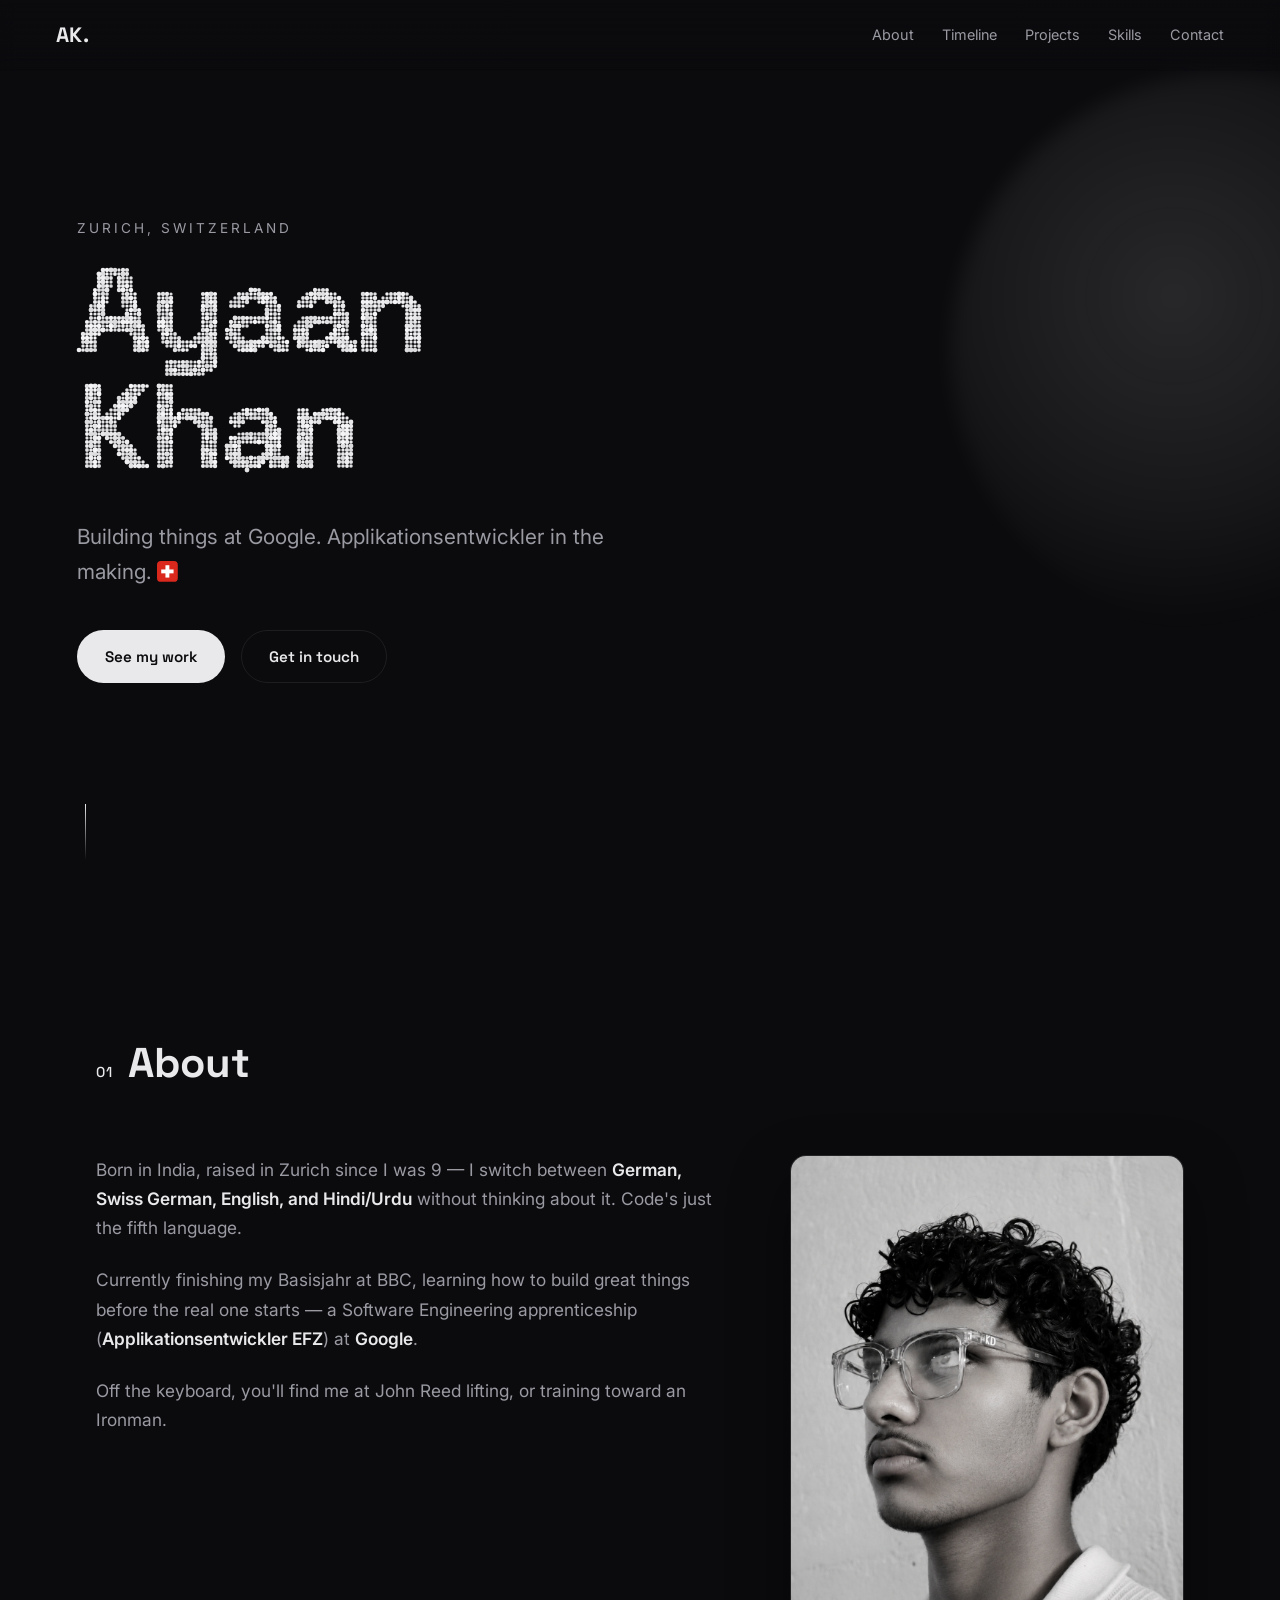
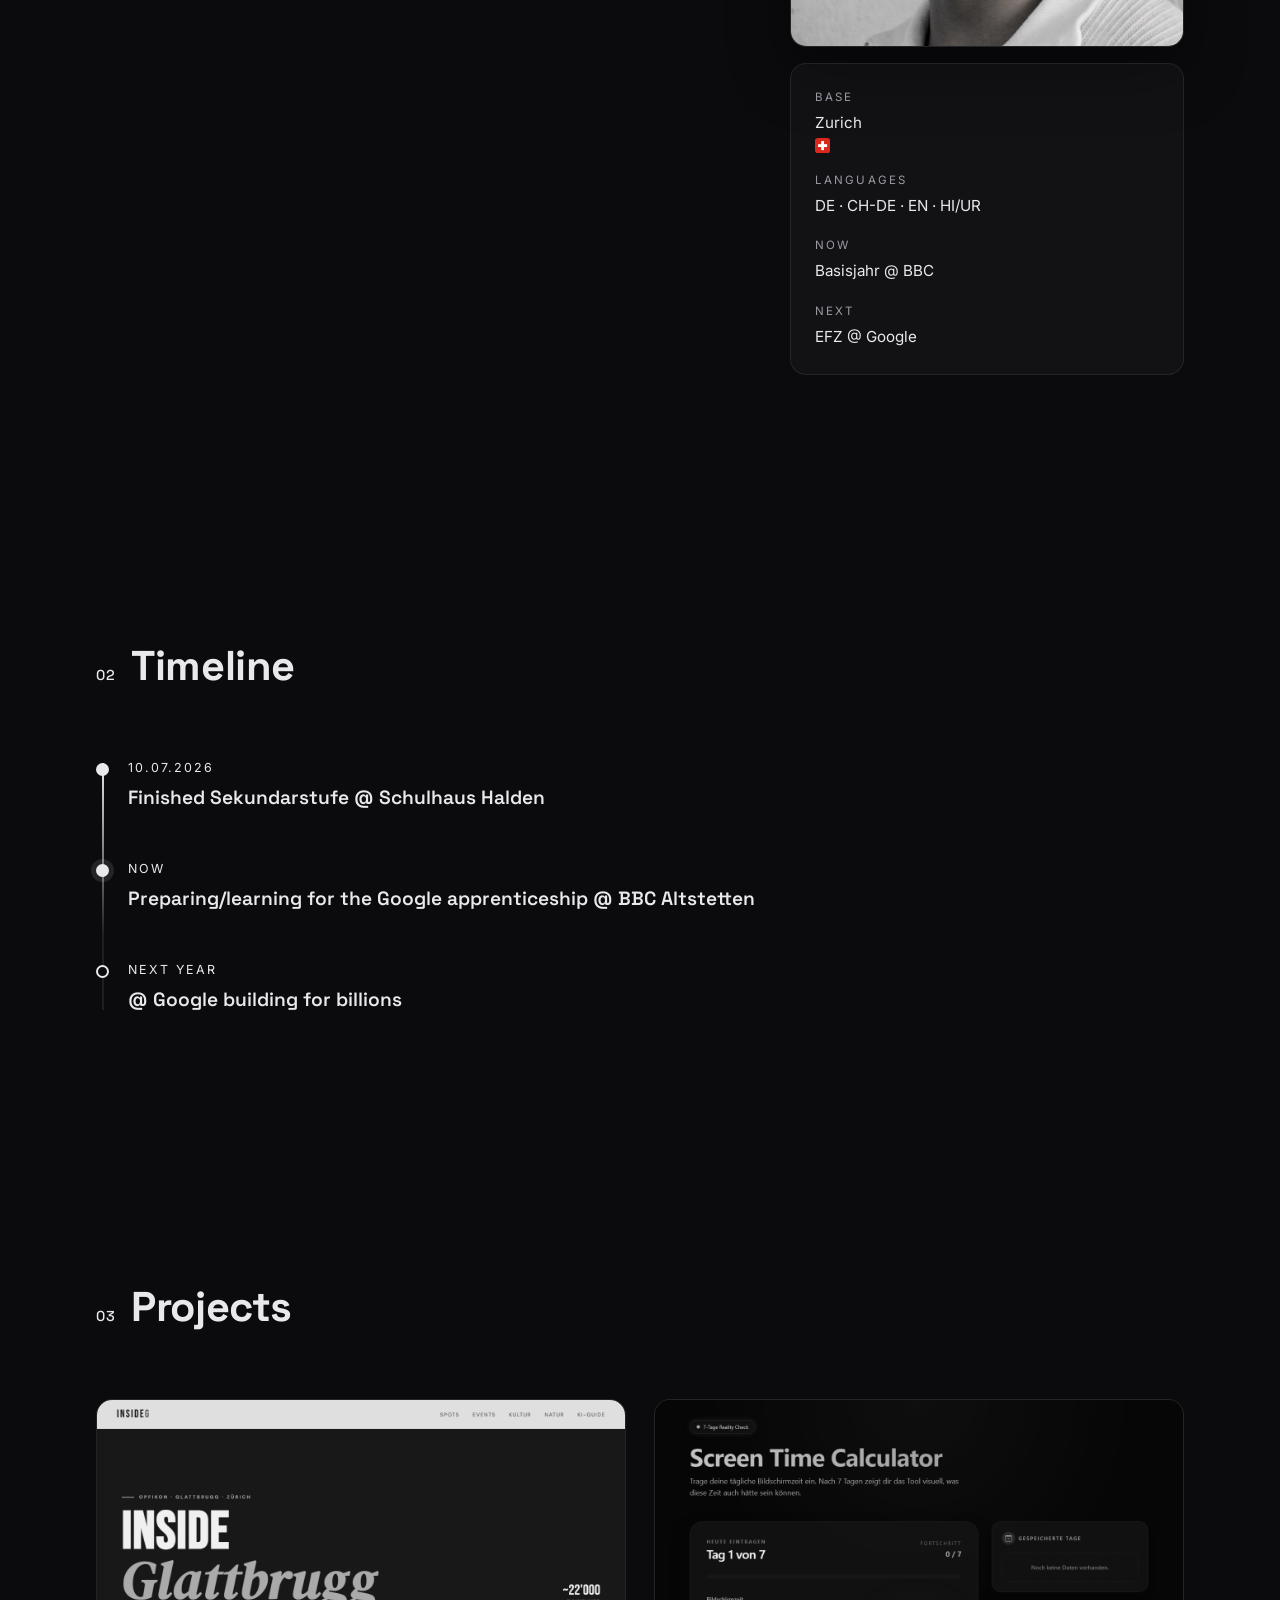
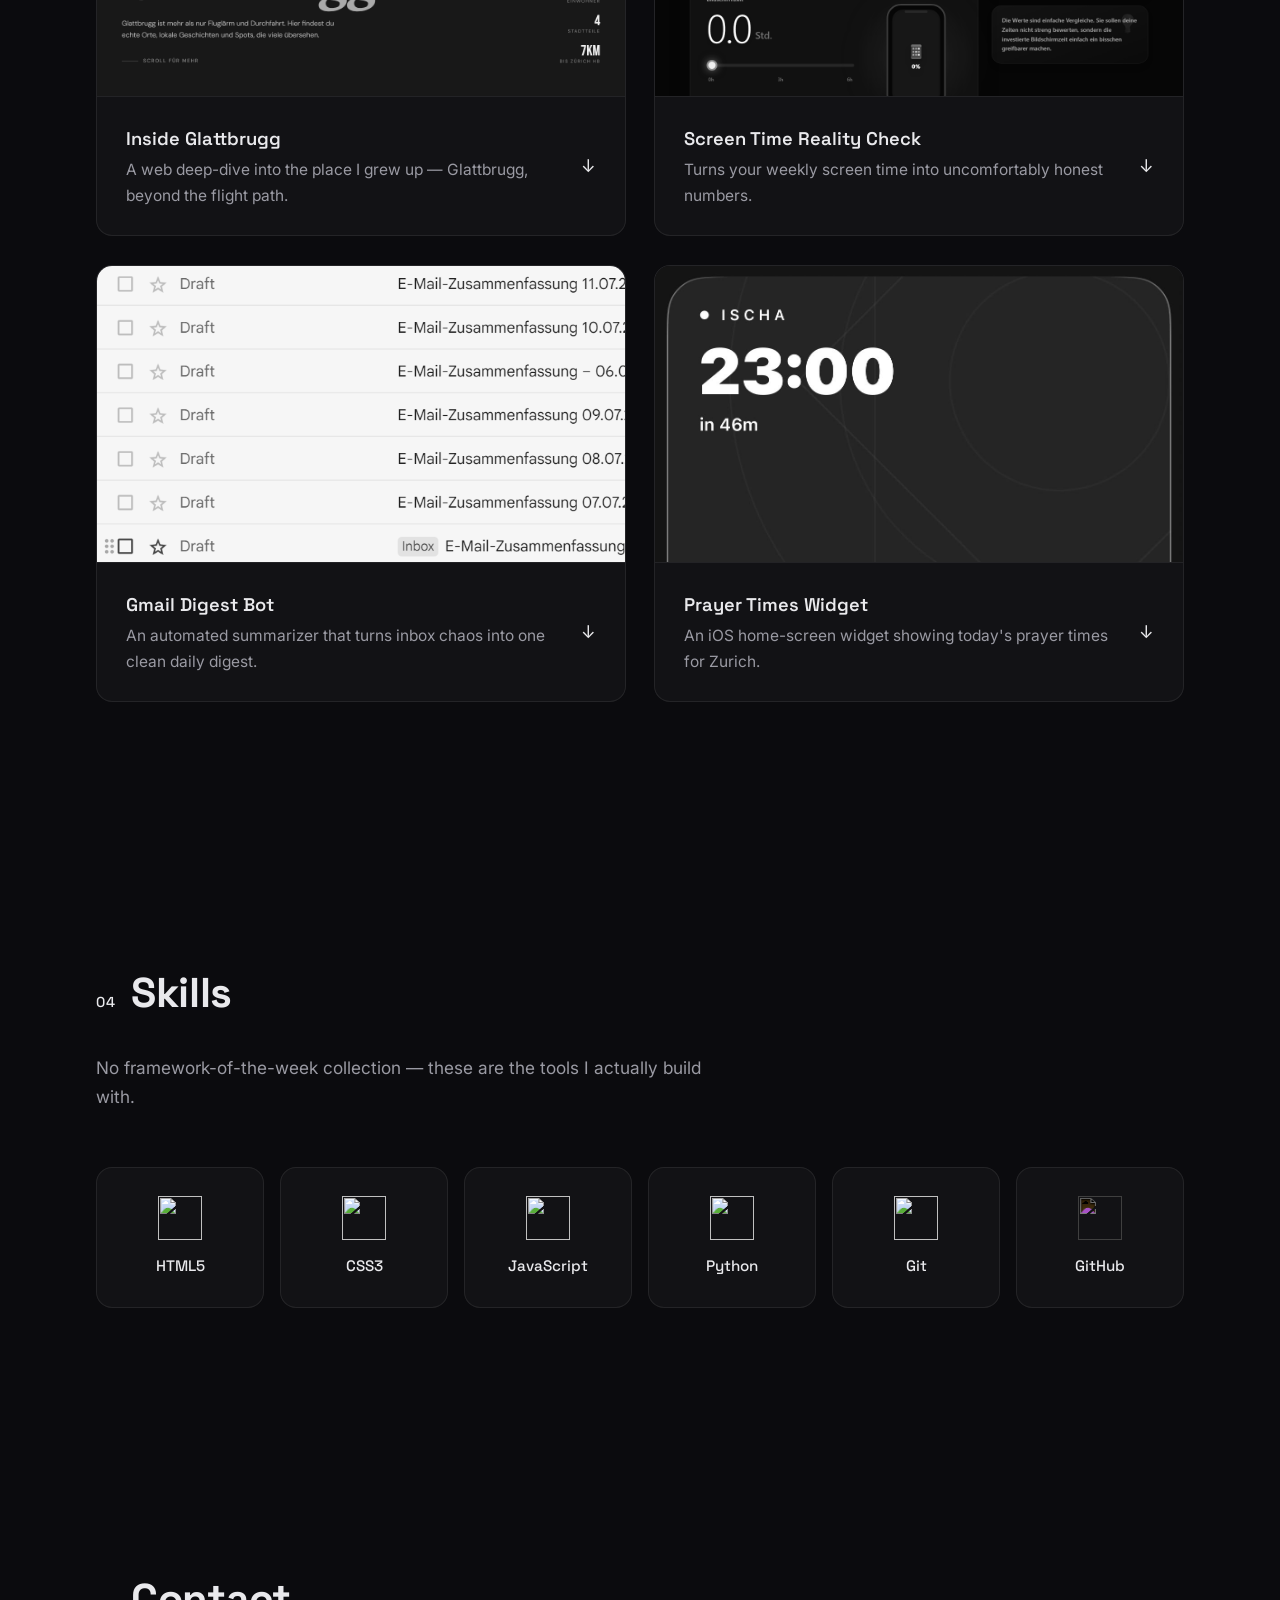
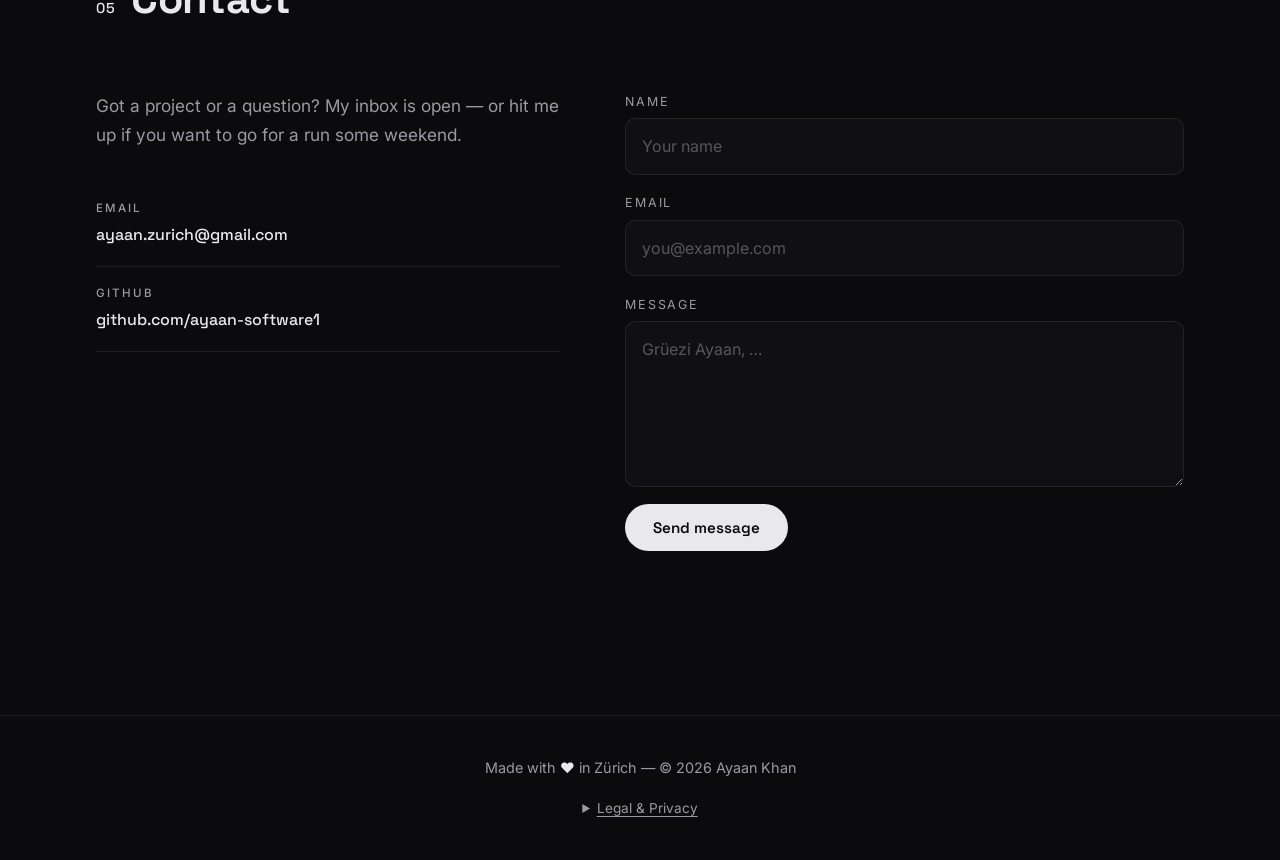
==== index.html @ 0c2015fe "Update about section portrait photo Replace with new headshot and update image dimensions to match. " ====
<!DOCTYPE html>
<html lang="en">
<head>
  <meta charset="UTF-8">
  <meta name="viewport" content="width=device-width, initial-scale=1.0">
  <meta name="robots" content="index, follow">
  <meta name="description" content="Ayaan Khan — Applikationsentwickler in the making, Zurich.">
  <title>Ayaan Khan — Portfolio</title>
  <link rel="icon" type="image/svg+xml" href="favicon.svg">
  <link rel="preconnect" href="https://fonts.googleapis.com">
  <link rel="preconnect" href="https://fonts.gstatic.com" crossorigin>
  <link href="https://fonts.googleapis.com/css2?family=Inter:wght@400;500;600&family=Space+Grotesk:wght@500;600;700&display=swap" rel="stylesheet">
  <link rel="stylesheet" href="css/style.css">
</head>
<body>

  <!-- Custom cursor (pointer-only, activated via JS) -->
  <div class="cursor-dot" id="cursor-dot" aria-hidden="true"></div>
  <div class="cursor-ring" id="cursor-ring" aria-hidden="true"></div>

  <header class="nav">
    <a href="#top" class="nav__logo magnetic">AK<span class="nav__logo-dot">.</span></a>
    <nav class="nav__links" aria-label="Main navigation">
      <a href="#about" class="magnetic">About</a>
      <a href="#timeline" class="magnetic">Timeline</a>
      <a href="#projects" class="magnetic">Projects</a>
      <a href="#skills" class="magnetic">Skills</a>
      <a href="#contact" class="magnetic">Contact</a>
    </nav>
  </header>

  <main id="top">

    <!-- ============ HERO ============ -->
    <section class="hero">
      <canvas id="hero-canvas" aria-hidden="true"></canvas>
      <div class="hero__glow" aria-hidden="true"></div>
      <div class="hero__inner">
        <p class="hero__kicker">Zurich, Switzerland</p>
        <h1 class="hero__name">Ayaan<br>Khan</h1>
        <p class="hero__line">
          Building things at Google. Applikationsentwickler in the making.
          <span class="tooltip" data-tip="Grüezi mitenand! 🫡"><svg class="flag-ch" viewBox="0 0 32 32" aria-label="Switzerland" role="img"><rect width="32" height="32" rx="6" fill="#da291c"/><rect x="13" y="6.5" width="6" height="19" fill="#fff"/><rect x="6.5" y="13" width="19" height="6" fill="#fff"/></svg></span>
        </p>
        <div class="hero__cta">
          <a href="#projects" class="btn btn--primary magnetic">See my work</a>
          <a href="#contact" class="btn btn--ghost magnetic">Get in touch</a>
        </div>
      </div>
      <a href="#about" class="hero__scroll magnetic" aria-label="Scroll to about section">
        <span class="hero__scroll-line"></span>
      </a>
    </section>

    <!-- ============ ABOUT ============ -->
    <section class="section" id="about">
      <div class="section__inner">
        <h2 class="section__title reveal"><span class="section__num">01</span>About</h2>
        <div class="about__grid">
          <div class="about__text">
            <p class="reveal">
              Born in India, raised in Zurich since I was 9 — I switch between
              <strong>German, Swiss German, English, and Hindi/Urdu</strong>
              without thinking about it. Code's just the fifth language.
            </p>
            <p class="reveal">
              Currently finishing my Basisjahr at BBC, learning how to build
              great things before the real one starts — a Software Engineering
              apprenticeship (<strong>Applikationsentwickler EFZ</strong>) at
              <strong>Google</strong>.
            </p>
            <p class="reveal">
              Off the keyboard, you'll find me at John&nbsp;Reed lifting, or
              training toward an Ironman.
            </p>
          </div>
          <div class="about__side">
            <img class="about__portrait reveal" src="Ayaan_Portrait.png" alt="Portrait of Ayaan Khan" width="1070" height="1470" loading="lazy">
            <ul class="about__facts reveal">
            <li><span>Base</span>Zurich <svg class="flag-ch" viewBox="0 0 32 32" aria-hidden="true"><rect width="32" height="32" rx="6" fill="#da291c"/><rect x="13" y="6.5" width="6" height="19" fill="#fff"/><rect x="6.5" y="13" width="19" height="6" fill="#fff"/></svg></li>
            <li><span>Languages</span>DE · CH-DE · EN · HI/UR</li>
            <li><span>Now</span>Basisjahr @ BBC</li>
            <li><span>Next</span>EFZ @ Google</li>
            </ul>
          </div>
        </div>
      </div>
    </section>

    <!-- ============ TIMELINE ============ -->
    <section class="section" id="timeline">
      <div class="section__inner">
        <h2 class="section__title reveal"><span class="section__num">02</span>Timeline</h2>
        <ol class="timeline">
          <li class="timeline__item reveal">
            <div class="timeline__dot timeline__dot--done"></div>
            <p class="timeline__date">10.07.2026</p>
            <h3 class="timeline__title">Finished Sekundarstufe @ Schulhaus Halden</h3>
          </li>
          <li class="timeline__item reveal">
            <div class="timeline__dot timeline__dot--now"></div>
            <p class="timeline__date">Now</p>
            <h3 class="timeline__title">Preparing/learning for the Google apprenticeship @ BBC Altstetten</h3>
          </li>
          <li class="timeline__item reveal">
            <div class="timeline__dot"></div>
            <p class="timeline__date">Next year</p>
            <h3 class="timeline__title">@ Google building for billions</h3>
          </li>
        </ol>
      </div>
    </section>

    <!-- ============ PROJECTS ============ -->
    <section class="section" id="projects">
      <div class="section__inner">
        <h2 class="section__title reveal"><span class="section__num">03</span>Projects</h2>
        <div class="projects">

          <article class="project reveal magnetic-card">
            <div class="project__thumb" aria-hidden="true"><img src="img/project-inside-glattbrugg.png" alt="" width="1280" height="720" loading="lazy"></div>
            <button class="project__head" aria-expanded="false">
              <div>
                <h3 class="project__title">Inside Glattbrugg</h3>
                <p class="project__oneliner">A web deep-dive into the place I grew up — Glattbrugg, beyond the flight path.</p>
              </div>
              <span class="project__chevron" aria-hidden="true">↓</span>
            </button>
            <div class="project__body">
              <div class="project__body-inner">
                <p>A static site documenting my hometown: the spots that matter, the people, and what living next to an airport actually feels like. Built to practice layout, typography and storytelling on the web.</p>
                <ul class="project__tags"><li>HTML</li><li>CSS</li><li>JavaScript</li></ul>
              </div>
            </div>
          </article>

          <article class="project reveal magnetic-card">
            <div class="project__thumb" aria-hidden="true"><img src="img/project-screentime.png" alt="" width="1280" height="720" loading="lazy"></div>
            <button class="project__head" aria-expanded="false">
              <div>
                <h3 class="project__title">Screen Time Reality Check</h3>
                <p class="project__oneliner">Turns your weekly screen time into uncomfortably honest numbers.</p>
              </div>
              <span class="project__chevron" aria-hidden="true">↓</span>
            </button>
            <div class="project__body">
              <div class="project__body-inner">
                <p>Enter your weekly screen time and it tells you what that adds up to over a year — in books unread, runs not run and hours of sleep lost. A small tool with a big guilt trip, built in vanilla JS.</p>
                <ul class="project__tags"><li>JavaScript</li><li>CSS</li></ul>
              </div>
            </div>
          </article>

          <article class="project reveal magnetic-card">
            <div class="project__thumb" aria-hidden="true"><img src="img/project-gmail-digest.png" alt="" width="727" height="409" loading="lazy"></div>
            <button class="project__head" aria-expanded="false">
              <div>
                <h3 class="project__title">Gmail Digest Bot</h3>
                <p class="project__oneliner">An automated summarizer that turns inbox chaos into one clean daily digest.</p>
              </div>
              <span class="project__chevron" aria-hidden="true">↓</span>
            </button>
            <div class="project__body">
              <div class="project__body-inner">
                <p>An automated email summarizer built with Claude Cowork that reads through my inbox and generates a clean digest, so I stop drowning in email. n8n-based automation planned as the next upgrade.</p>
                <ul class="project__tags"><li>Claude Cowork</li><li>Gmail</li><li>Automation</li></ul>
              </div>
            </div>
          </article>

          <article class="project reveal magnetic-card">
            <div class="project__thumb" aria-hidden="true"><img src="img/project-prayer-times.png" alt="" width="1167" height="656" loading="lazy"></div>
            <button class="project__head" aria-expanded="false">
              <div>
                <h3 class="project__title">Prayer Times Widget</h3>
                <p class="project__oneliner">An iOS home-screen widget showing today's prayer times for Zurich.</p>
              </div>
              <span class="project__chevron" aria-hidden="true">↓</span>
            </button>
            <div class="project__body">
              <div class="project__body-inner">
                <p>Written in JavaScript with Scriptable. Fetches prayer times for Zurich, caches them for offline use, and highlights the next upcoming prayer with a countdown — glanceable right from the home screen.</p>
                <ul class="project__tags"><li>Scriptable</li><li>JavaScript</li><li>iOS</li></ul>
              </div>
            </div>
          </article>

        </div>
      </div>
    </section>

    <!-- ============ SKILLS ============ -->
    <section class="section" id="skills">
      <div class="section__inner">
        <h2 class="section__title reveal"><span class="section__num">04</span>Skills</h2>
        <p class="section__lead reveal">No framework-of-the-week collection — these are the tools I actually build with.</p>
        <ul class="skills">
          <li class="skill reveal magnetic-card">
            <img src="https://cdn.jsdelivr.net/gh/devicons/devicon@v2.16.0/icons/html5/html5-original.svg" alt="" width="44" height="44" loading="lazy">
            <span>HTML5</span>
          </li>
          <li class="skill reveal magnetic-card">
            <img src="https://cdn.jsdelivr.net/gh/devicons/devicon@v2.16.0/icons/css3/css3-original.svg" alt="" width="44" height="44" loading="lazy">
            <span>CSS3</span>
          </li>
          <li class="skill reveal magnetic-card">
            <img src="https://cdn.jsdelivr.net/gh/devicons/devicon@v2.16.0/icons/javascript/javascript-original.svg" alt="" width="44" height="44" loading="lazy">
            <span>JavaScript</span>
          </li>
          <li class="skill reveal magnetic-card">
            <img src="https://cdn.jsdelivr.net/gh/devicons/devicon@v2.16.0/icons/python/python-original.svg" alt="" width="44" height="44" loading="lazy">
            <span>Python</span>
          </li>
          <li class="skill reveal magnetic-card">
            <img src="https://cdn.jsdelivr.net/gh/devicons/devicon@v2.16.0/icons/git/git-original.svg" alt="" width="44" height="44" loading="lazy">
            <span>Git</span>
          </li>
          <li class="skill reveal magnetic-card">
            <img class="skill__icon--invert" src="https://cdn.jsdelivr.net/gh/devicons/devicon@v2.16.0/icons/github/github-original.svg" alt="" width="44" height="44" loading="lazy">
            <span>GitHub</span>
          </li>
        </ul>
      </div>
    </section>

    <!-- ============ CONTACT ============ -->
    <section class="section" id="contact">
      <div class="section__inner">
        <h2 class="section__title reveal"><span class="section__num">05</span>Contact</h2>
        <div class="contact__grid">
          <div class="contact__info">
            <p class="reveal contact__lead">Got a project or a question? My inbox is open — or hit me up if you want to go for a run some weekend.</p>
            <a class="contact__link reveal magnetic" href="mailto:ayaan.zurich@gmail.com">
              <span class="contact__link-label">Email</span>
              ayaan.zurich@gmail.com
            </a>
            <a class="contact__link reveal magnetic" href="https://github.com/ayaan-software1" target="_blank" rel="noopener noreferrer">
              <span class="contact__link-label">GitHub</span>
              github.com/ayaan-software1
            </a>
          </div>
          <form class="contact__form reveal" id="contact-form" action="https://formspree.io/f/xdaqnegw" method="POST">
            <label>
              <span>Name</span>
              <input type="text" name="name" required autocomplete="name" placeholder="Your name">
            </label>
            <label>
              <span>Email</span>
              <input type="email" name="email" required autocomplete="email" placeholder="you@example.com">
            </label>
            <label>
              <span>Message</span>
              <textarea name="message" rows="5" required placeholder="Grüezi Ayaan, …"></textarea>
            </label>
            <button type="submit" class="btn btn--primary magnetic">Send message</button>
            <p class="contact__status" id="form-status" role="status"></p>
          </form>
        </div>
      </div>
    </section>

  </main>

  <footer class="footer">
    <p>Made with <span class="tooltip" data-tip="…and a lot of coffee ☕">♥</span> in Zürich — © 2026 Ayaan Khan</p>
    <details class="legal">
      <summary>Legal &amp; Privacy</summary>
      <div class="legal__body">
        <p><strong>Responsible for this site</strong><br>
        Ayaan Khan, Zurich, Switzerland<br>
        <a href="mailto:ayaan.zurich@gmail.com" class="magnetic">ayaan.zurich@gmail.com</a></p>
        <p><strong>Privacy</strong><br>
        This site sets no cookies, local storage, or trackers of any kind, and uses no analytics.
        It's hosted on GitHub Pages (GitHub, Inc., US) and loads fonts from the Google Fonts CDN
        and scripts from the jsDelivr CDN — each may log your IP address abroad as part of normal
        delivery. The contact form is processed by
        <a href="https://formspree.io/legal/privacy-policy/" class="magnetic">Formspree, Inc. (US)</a>
        solely to deliver your message. In each case this means your data may be transferred
        outside Switzerland, including to the US.</p>
        <p><strong>Your rights</strong><br>
        Under the Swiss Federal Act on Data Protection (FADP), you can request access to,
        correction of, or deletion of any data concerning you by contacting the address above, and
        may lodge a complaint with the Federal Data Protection and Information Commissioner
        (<a href="https://www.edoeb.admin.ch" class="magnetic">edoeb.admin.ch</a>).</p>
      </div>
    </details>
  </footer>

  <!-- GSAP + ScrollTrigger -->
  <script src="https://cdn.jsdelivr.net/npm/gsap@3.12.5/dist/gsap.min.js"></script>
  <script src="https://cdn.jsdelivr.net/npm/gsap@3.12.5/dist/ScrollTrigger.min.js"></script>
  <script src="js/main.js"></script>
  <script src="js/hero-text.js"></script>
  <!-- Three.js is dynamically imported inside hero3d.js on capable devices only -->
  <script src="js/hero3d.js"></script>
</body>
</html>
---- css/style.css ----
/* ============ Base ============ */
:root {
  --bg: #0b0b0e;
  --bg-soft: #101014;
  --text: #e9e9ec;
  --muted: #9a9aa3;
  --accent: #e9e9ec;
  --accent-soft: rgba(255, 255, 255, 0.1);
  --line: rgba(255, 255, 255, 0.08);
  --card: rgba(255, 255, 255, 0.03);
  --font-body: "Inter", system-ui, -apple-system, sans-serif;
  --font-head: "Space Grotesk", var(--font-body);
}

* { margin: 0; padding: 0; box-sizing: border-box; }

html {
  scroll-behavior: smooth;
  scroll-padding-top: 5rem;
}

body {
  background: var(--bg);
  color: var(--text);
  font-family: var(--font-body);
  font-size: 1rem;
  line-height: 1.7;
  -webkit-font-smoothing: antialiased;
  overflow-x: hidden;
}

::selection { background: var(--text); color: var(--bg); }

img { max-width: 100%; display: block; }

a { color: inherit; text-decoration: none; }

/* Custom cursor active: hide native cursor (JS adds this class on fine pointers only) */
body.has-cursor, body.has-cursor a, body.has-cursor button,
body.has-cursor input, body.has-cursor textarea, body.has-cursor label {
  cursor: none;
}

/* ============ Custom cursor ============ */
.cursor-dot, .cursor-ring {
  position: fixed;
  top: 0; left: 0;
  pointer-events: none;
  border-radius: 50%;
  z-index: 9999;
  opacity: 0;
  /* Parked off-screen until the first mousemove */
  transform: translate(-100px, -100px) translate(-50%, -50%);
}
body.has-cursor .cursor-dot, body.has-cursor .cursor-ring { opacity: 1; }

.cursor-dot {
  width: 7px; height: 7px;
  background: #fff;
}

.cursor-ring {
  width: 34px; height: 34px;
  border: 1.5px solid rgba(255, 255, 255, 0.35);
  transition: width 0.25s ease, height 0.25s ease, border-color 0.25s ease, background-color 0.25s ease;
}

.cursor-ring.is-hovering {
  width: 52px; height: 52px;
  border-color: rgba(255, 255, 255, 0.85);
  background: rgba(255, 255, 255, 0.08);
}

@media (pointer: coarse) {
  .cursor-dot, .cursor-ring { display: none; }
}

/* ============ Nav ============ */
.nav {
  position: fixed;
  top: 0; left: 0; right: 0;
  z-index: 100;
  display: flex;
  align-items: center;
  justify-content: space-between;
  padding: 1.1rem clamp(1.25rem, 5vw, 3.5rem);
  background: linear-gradient(to bottom, rgba(11, 11, 14, 0.9), rgba(11, 11, 14, 0));
  backdrop-filter: blur(8px);
  -webkit-backdrop-filter: blur(8px);
}

.nav__logo {
  font-family: var(--font-head);
  font-weight: 700;
  font-size: 1.3rem;
  letter-spacing: 0.02em;
}
.nav__logo-dot { color: var(--accent); }

.nav__links {
  display: flex;
  gap: 1.75rem;
  font-size: 0.9rem;
  color: var(--muted);
}
.nav__links a { transition: color 0.2s ease; padding: 0.25rem 0; display: inline-block; }
.nav__links a:hover { color: var(--text); }

@media (max-width: 640px) {
  .nav__links { display: none; }
}

/* ============ Hero ============ */
.hero {
  position: relative;
  min-height: 100svh;
  display: flex;
  align-items: center;
  padding: 0 clamp(1.25rem, 6vw, 5rem);
  overflow: hidden;
}

/* Fixed overlay: GSAP drives it down the page on scroll (see hero3d.js).
   z-index -1 keeps the rings weaving behind text, never over it. */
#hero-canvas {
  position: fixed;
  top: 50%; right: clamp(-6rem, 2vw, 6rem);
  transform: translateY(-50%);
  width: min(46vw, 620px);
  height: min(46vw, 620px);
  pointer-events: none;
  z-index: -1;
}

/* Fallback gradient shown when 3D is disabled (mobile / reduced motion) */
.hero__glow {
  display: none;
  position: absolute;
  top: 8%; right: -18%;
  width: 70vw; height: 70vw;
  max-width: 560px; max-height: 560px;
  border-radius: 50%;
  background: radial-gradient(circle at 40% 40%,
    rgba(255, 255, 255, 0.12), rgba(255, 255, 255, 0.05) 45%, transparent 70%);
  filter: blur(10px);
  pointer-events: none;
}
body.no-3d #hero-canvas { display: none; }
body.no-3d .hero__glow { display: block; }

.hero__inner { position: relative; max-width: 46rem; }

.hero__kicker {
  color: var(--muted);
  font-size: 0.85rem;
  letter-spacing: 0.22em;
  text-transform: uppercase;
  margin-bottom: 1.25rem;
}

.hero__name {
  position: relative;
  font-family: var(--font-head);
  font-weight: 700;
  font-size: clamp(3.2rem, 11vw, 7.5rem);
  line-height: 0.98;
  letter-spacing: -0.02em;
  margin-bottom: 1.5rem;
}

/* Particle heading (hero-text.js, fine pointers only): the canvas overlays
   the h1 with bleed for scattered dots; the real text stays in the DOM for
   layout and screen readers, just painted transparent. */
.hero__name-canvas {
  position: absolute;
  pointer-events: none;
  z-index: 1;
}

.hero__name.has-particles {
  color: transparent;
  user-select: none;
}

.hero__line {
  font-size: clamp(1.05rem, 2.2vw, 1.3rem);
  color: var(--muted);
  max-width: 34rem;
  margin-bottom: 2.5rem;
}

.hero__cta { display: flex; gap: 1rem; flex-wrap: wrap; }

.hero__scroll {
  position: absolute;
  bottom: 2rem;
  left: clamp(1.25rem, 6vw, 5rem);
  display: block;
  padding: 0.5rem;
}
.hero__scroll-line {
  display: block;
  width: 1.5px; height: 56px;
  background: linear-gradient(to bottom, var(--accent), transparent);
  animation: scrollPulse 2.2s ease-in-out infinite;
}
@keyframes scrollPulse {
  0%, 100% { transform: scaleY(1); opacity: 1; }
  50% { transform: scaleY(0.55); opacity: 0.5; }
}

/* ============ Buttons ============ */
.btn {
  display: inline-block;
  font-family: var(--font-head);
  font-weight: 600;
  font-size: 0.95rem;
  padding: 0.8rem 1.7rem;
  border-radius: 999px;
  border: 1px solid transparent;
  transition: transform 0.2s ease, background-color 0.2s ease,
              border-color 0.2s ease, color 0.2s ease, box-shadow 0.2s ease;
  will-change: transform;
}

.btn--primary {
  background: var(--text);
  color: var(--bg);
}
.btn--primary:hover {
  background: #fff;
  box-shadow: 0 0 26px rgba(255, 255, 255, 0.22);
}

.btn--ghost {
  border-color: var(--line);
  color: var(--text);
}
.btn--ghost:hover {
  border-color: rgba(255, 255, 255, 0.55);
  color: #fff;
  box-shadow: 0 0 26px rgba(255, 255, 255, 0.1);
}

/* ============ Sections ============ */
.section { padding: clamp(4.5rem, 10vw, 8rem) clamp(1.25rem, 6vw, 5rem); }

.section__inner { max-width: 68rem; margin: 0 auto; }

.section__title {
  font-family: var(--font-head);
  font-size: clamp(1.8rem, 4vw, 2.6rem);
  font-weight: 700;
  letter-spacing: -0.01em;
  margin-bottom: clamp(2rem, 5vw, 3.5rem);
  display: flex;
  align-items: baseline;
  gap: 0.9rem;
}

.section__num {
  font-size: 0.9rem;
  font-weight: 500;
  color: var(--accent);
  letter-spacing: 0.1em;
}

.section__lead {
  color: var(--muted);
  font-size: 1.08rem;
  max-width: 38rem;
  margin: calc(-1 * clamp(1rem, 3vw, 2rem)) 0 clamp(2rem, 5vw, 3.5rem);
}

/* ============ About ============ */
.about__side { display: grid; gap: 1rem; align-content: start; }

.about__portrait {
  width: 100%;
  height: auto;
  aspect-ratio: 4 / 5;
  object-fit: cover;
  border-radius: 16px;
  border: 1px solid var(--line);
  background: var(--card);
  box-shadow: 0 24px 60px rgba(0, 0, 0, 0.45);
}

.about__grid {
  display: grid;
  grid-template-columns: 1.6fr 1fr;
  gap: clamp(2rem, 5vw, 4rem);
  align-items: start;
}

.about__text p {
  color: var(--muted);
  font-size: 1.08rem;
  margin-bottom: 1.4rem;
}
.about__text strong { color: var(--text); font-weight: 600; }

.about__facts {
  list-style: none;
  border: 1px solid var(--line);
  border-radius: 16px;
  background: var(--card);
  padding: 1.5rem;
  display: grid;
  gap: 1.1rem;
  font-size: 0.95rem;
}
.about__facts li { display: grid; gap: 0.15rem; }
.about__facts span {
  font-size: 0.72rem;
  letter-spacing: 0.18em;
  text-transform: uppercase;
  color: var(--muted);
}

@media (max-width: 760px) {
  .about__grid { grid-template-columns: 1fr; }
  .about__portrait { max-width: 22rem; }
}

/* ============ Timeline ============ */
.timeline {
  list-style: none;
  position: relative;
  padding-left: 2rem;
}
.timeline::before {
  content: "";
  position: absolute;
  left: 6px; top: 6px; bottom: 6px;
  width: 1.5px;
  background: linear-gradient(to bottom, var(--accent), var(--line) 70%);
}

.timeline__item { position: relative; padding-bottom: 2.75rem; }
.timeline__item:last-child { padding-bottom: 0; }

.timeline__dot {
  position: absolute;
  left: -2rem; top: 6px;
  width: 13px; height: 13px;
  border-radius: 50%;
  border: 2px solid var(--accent);
  background: var(--bg);
}
.timeline__dot--done { background: var(--accent); }
.timeline__dot--now {
  background: var(--accent);
  box-shadow: 0 0 0 5px var(--accent-soft);
  animation: nowPulse 2.4s ease-in-out infinite;
}
@keyframes nowPulse {
  0%, 100% { box-shadow: 0 0 0 4px var(--accent-soft); }
  50% { box-shadow: 0 0 0 9px rgba(255, 255, 255, 0.06); }
}

.timeline__date {
  font-size: 0.78rem;
  letter-spacing: 0.16em;
  text-transform: uppercase;
  color: var(--accent);
  margin-bottom: 0.2rem;
}
.timeline__title {
  font-family: var(--font-head);
  font-size: 1.2rem;
  font-weight: 600;
}
.timeline__desc { color: var(--muted); max-width: 34rem; }

/* ============ Projects ============ */
.projects {
  display: grid;
  grid-template-columns: repeat(2, 1fr);
  gap: 1.75rem;
  align-items: start;
}

@media (max-width: 760px) {
  .projects { grid-template-columns: 1fr; }
}

.project {
  border: 1px solid var(--line);
  border-radius: 16px;
  background: var(--card);
  overflow: hidden;
  transition: border-color 0.25s ease, transform 0.2s ease, background-color 0.25s ease;
  will-change: transform;
}

/* Placeholder thumbnail: grey slab with the project's initials
   until a real screenshot exists */
.project__thumb {
  aspect-ratio: 16 / 9;
  display: flex;
  align-items: center;
  justify-content: center;
  background: var(--bg-soft);
  border-bottom: 1px solid var(--line);
  font-family: var(--font-head);
  font-size: 2.4rem;
  font-weight: 700;
  letter-spacing: 0.08em;
  color: rgba(255, 255, 255, 0.16);
}
/* Screenshot thumbs stay greyscale to hold the monochrome palette;
   hovering the card lets the project's real colors through. */
.project__thumb img {
  width: 100%;
  height: 100%;
  object-fit: cover;
  filter: grayscale(1);
  transition: filter 0.35s ease;
}

.project:hover { border-color: rgba(255, 255, 255, 0.3); background: rgba(255, 255, 255, 0.045); }
.project:hover .project__thumb img { filter: grayscale(0); }

.project__head {
  width: 100%;
  display: flex;
  align-items: center;
  justify-content: space-between;
  gap: 1.25rem;
  padding: 1.6rem 1.8rem;
  background: none;
  border: none;
  color: inherit;
  font: inherit;
  text-align: left;
  cursor: pointer;
}

.project__title {
  font-family: var(--font-head);
  font-size: 1.15rem;
  font-weight: 600;
  margin-bottom: 0.2rem;
}
.project__oneliner { color: var(--muted); font-size: 0.97rem; }

.project__chevron {
  flex-shrink: 0;
  color: var(--accent);
  font-size: 1.1rem;
  transition: transform 0.35s cubic-bezier(0.4, 0, 0.2, 1);
}
.project.is-open .project__chevron { transform: rotate(180deg); }

/* Smooth expand via grid-rows trick */
.project__body {
  display: grid;
  grid-template-rows: 0fr;
  transition: grid-template-rows 0.4s cubic-bezier(0.4, 0, 0.2, 1);
}
.project.is-open .project__body { grid-template-rows: 1fr; }

.project__body-inner {
  overflow: hidden;
  padding: 0 1.8rem;
  color: var(--muted);
}
.project.is-open .project__body-inner { padding-bottom: 1.75rem; }

.project__tags {
  list-style: none;
  display: flex;
  flex-wrap: wrap;
  gap: 0.5rem;
  margin-top: 1rem;
}
.project__tags li {
  font-size: 0.75rem;
  letter-spacing: 0.06em;
  padding: 0.25rem 0.75rem;
  border-radius: 999px;
  border: 1px solid var(--line);
  color: var(--text);
}

/* ============ Skills ============ */
.skills {
  list-style: none;
  display: grid;
  grid-template-columns: repeat(auto-fit, minmax(140px, 1fr));
  gap: 1rem;
}

.skill {
  display: flex;
  flex-direction: column;
  align-items: center;
  gap: 0.8rem;
  padding: 1.75rem 1rem;
  border: 1px solid var(--line);
  border-radius: 16px;
  background: var(--card);
  font-family: var(--font-head);
  font-weight: 500;
  font-size: 0.95rem;
  transition: border-color 0.25s ease, transform 0.2s ease;
  will-change: transform;
}
.skill:hover { border-color: rgba(255, 255, 255, 0.3); }
.skill img { transition: transform 0.25s ease; }
.skill:hover img { transform: scale(1.12); }

.skill__icon--invert { filter: invert(1); }

/* ============ Contact ============ */
.contact__grid {
  display: grid;
  grid-template-columns: 1fr 1.2fr;
  gap: clamp(2rem, 5vw, 4rem);
  align-items: start;
}

.contact__lead { color: var(--muted); font-size: 1.08rem; margin-bottom: 2rem; }

.contact__link {
  display: block;
  padding: 1.1rem 0;
  border-bottom: 1px solid var(--line);
  font-family: var(--font-head);
  font-weight: 500;
  transition: color 0.2s ease, border-color 0.2s ease;
}
.contact__link:hover { color: var(--accent); border-color: var(--accent); }
.contact__link-label {
  display: block;
  font-family: var(--font-body);
  font-size: 0.72rem;
  letter-spacing: 0.18em;
  text-transform: uppercase;
  color: var(--muted);
  margin-bottom: 0.15rem;
}

.contact__form { display: grid; gap: 1.1rem; }

.contact__form label { display: grid; gap: 0.4rem; }
.contact__form label span {
  font-size: 0.78rem;
  letter-spacing: 0.14em;
  text-transform: uppercase;
  color: var(--muted);
}

.contact__form input,
.contact__form textarea {
  background: var(--bg-soft);
  border: 1px solid var(--line);
  border-radius: 10px;
  color: var(--text);
  font: inherit;
  padding: 0.85rem 1rem;
  transition: border-color 0.2s ease;
  resize: vertical;
}
.contact__form input:focus,
.contact__form textarea:focus {
  outline: none;
  border-color: var(--accent);
}
.contact__form input::placeholder,
.contact__form textarea::placeholder { color: rgba(154, 154, 163, 0.5); }

.contact__form .btn { justify-self: start; }

.contact__status { font-size: 0.9rem; color: var(--muted); min-height: 1.3em; }
.contact__status.is-success { color: var(--text); }
.contact__status.is-error { color: var(--text); }

@media (max-width: 760px) {
  .contact__grid { grid-template-columns: 1fr; }
}

/* ============ Footer ============ */
.footer {
  padding: 2.5rem clamp(1.25rem, 6vw, 5rem);
  border-top: 1px solid var(--line);
  text-align: center;
  color: var(--muted);
  font-size: 0.9rem;
}
.footer .tooltip { color: var(--accent); }

.legal {
  margin-top: 1rem;
  display: inline-block;
  text-align: left;
}
.legal summary {
  cursor: pointer;
  color: var(--muted);
  font-size: 0.85rem;
  text-decoration: underline;
  text-underline-offset: 3px;
}
.legal summary:hover { color: var(--text); }
.legal__body {
  margin-top: 0.9rem;
  max-width: 32rem;
  font-size: 0.85rem;
  line-height: 1.6;
}
.legal__body p + p { margin-top: 0.75rem; }
.legal__body strong { color: var(--text); }

/* ============ Swiss flag (inline SVG — flag emoji doesn't render on Windows) ============ */
.flag-ch {
  display: inline-block;
  width: 1em; height: 1em;
  vertical-align: -0.12em;
}

/* ============ Tooltip easter egg ============ */
.tooltip {
  position: relative;
  cursor: help;
}
.tooltip::after {
  content: attr(data-tip);
  position: absolute;
  bottom: calc(100% + 10px);
  left: 50%;
  transform: translateX(-50%) translateY(4px);
  background: #1a1a20;
  border: 1px solid var(--line);
  color: var(--text);
  font-size: 0.8rem;
  font-family: var(--font-body);
  line-height: 1.4;
  padding: 0.4rem 0.75rem;
  border-radius: 8px;
  white-space: nowrap;
  opacity: 0;
  pointer-events: none;
  transition: opacity 0.2s ease, transform 0.2s ease;
  z-index: 50;
}
.tooltip:hover::after {
  opacity: 1;
  transform: translateX(-50%) translateY(0);
}

/* ============ Reveal (GSAP sets final state; this is the no-JS fallback) ============ */
.reveal { opacity: 1; }

/* ============ Reduced motion ============ */
@media (prefers-reduced-motion: reduce) {
  html { scroll-behavior: auto; }
  *, *::before, *::after {
    animation-duration: 0.01ms !important;
    animation-iteration-count: 1 !important;
    transition-duration: 0.01ms !important;
  }
}
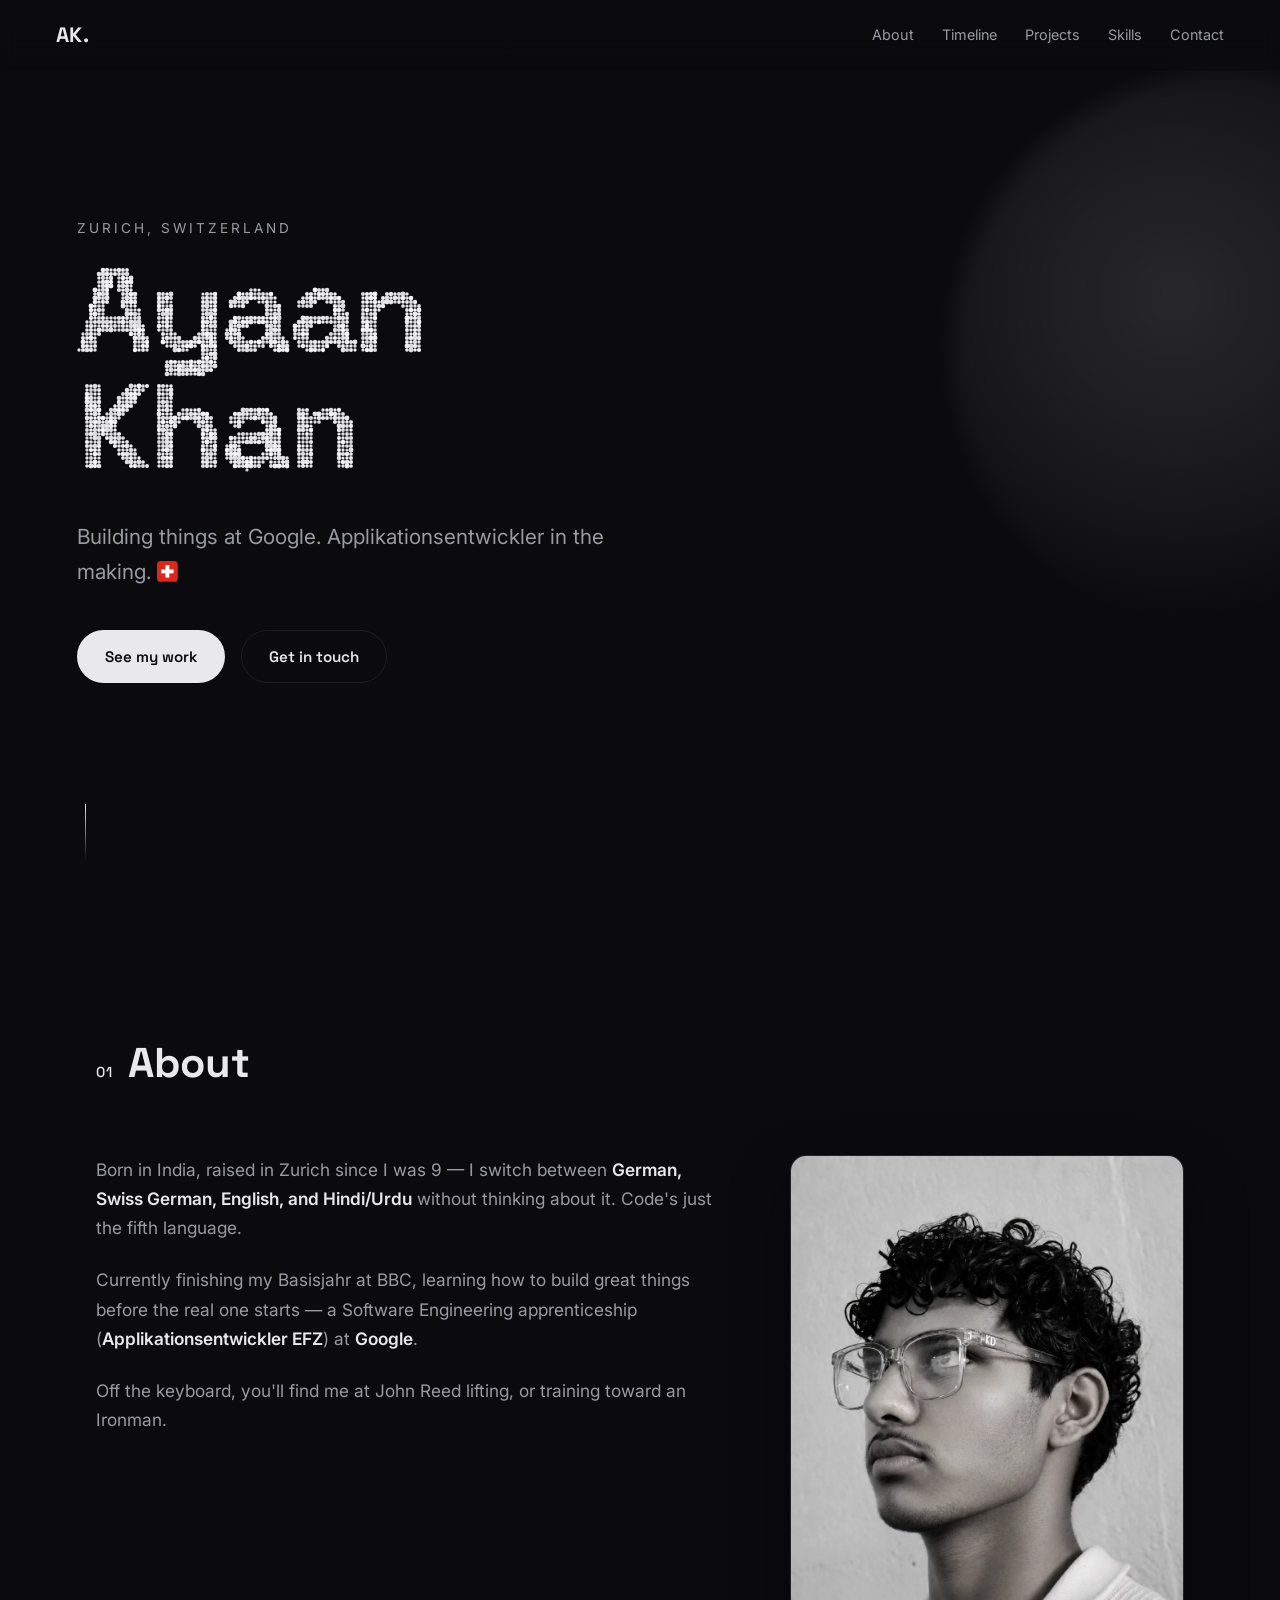
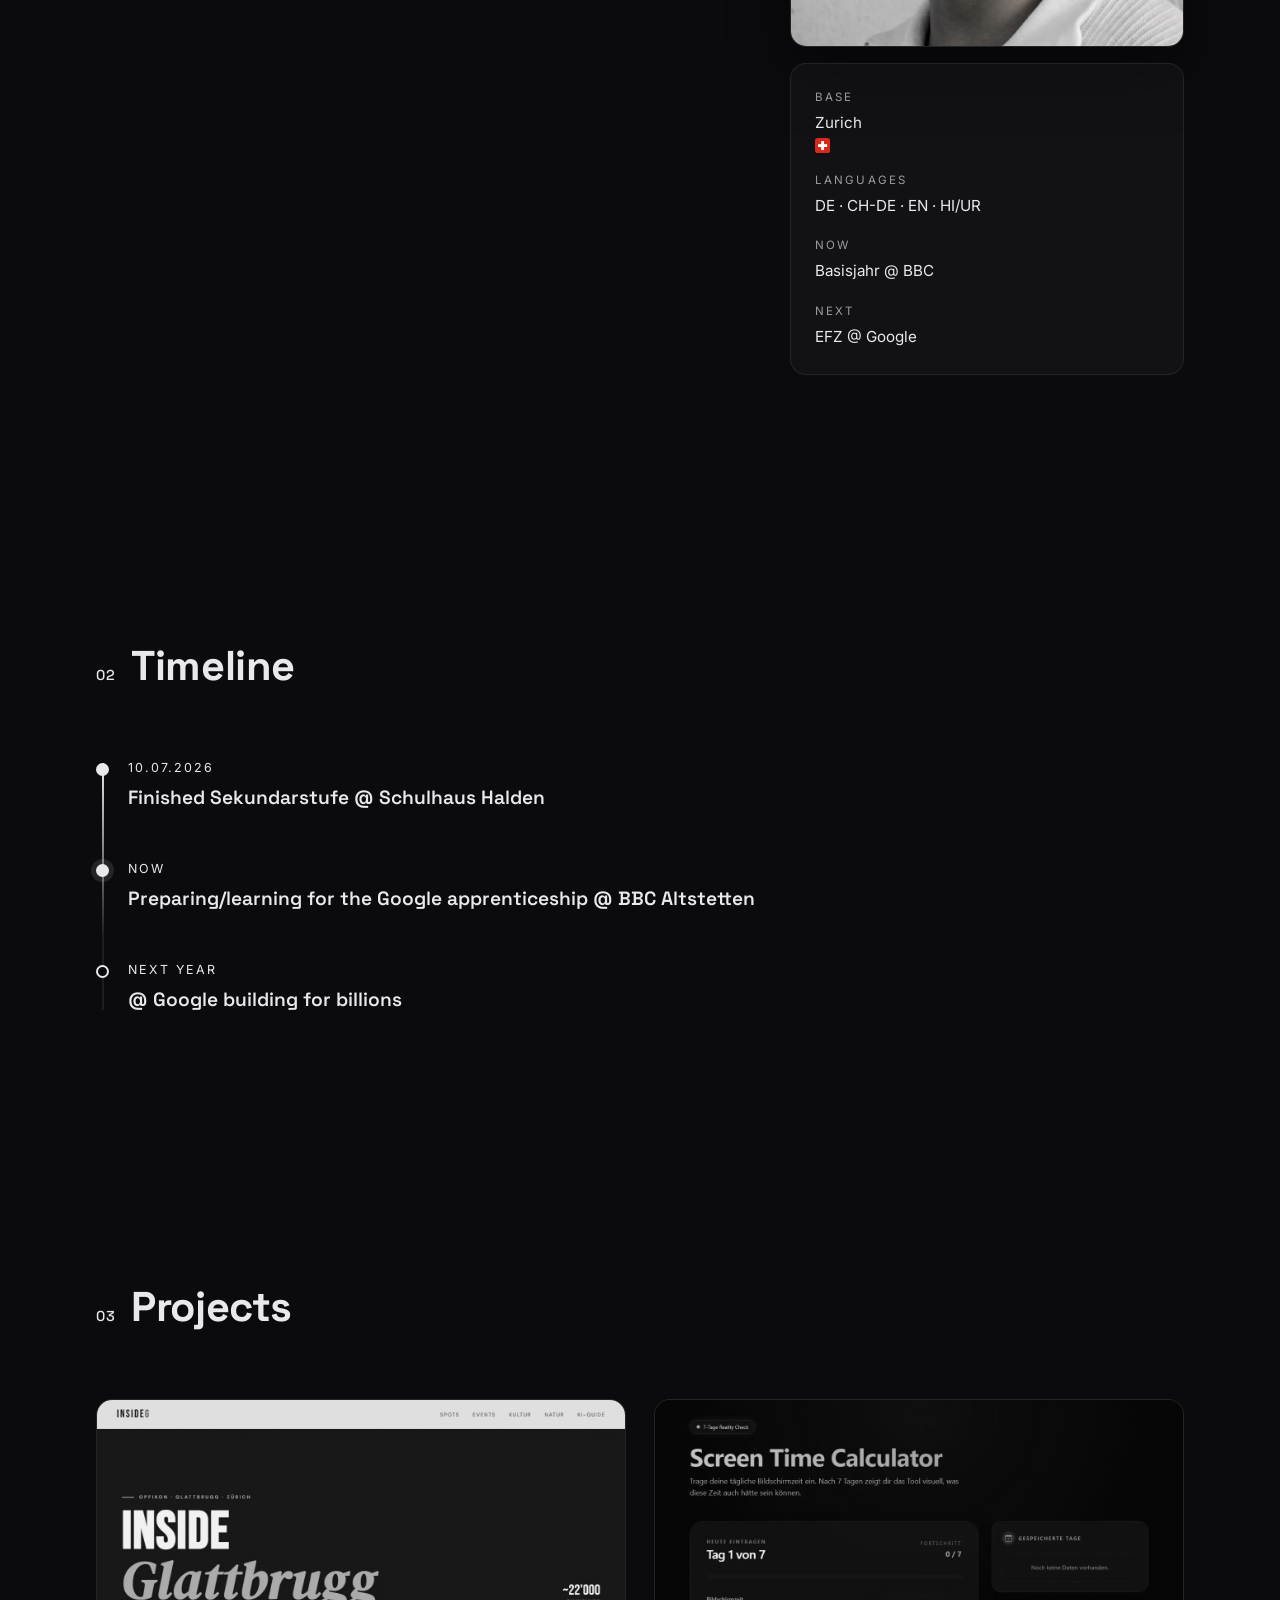
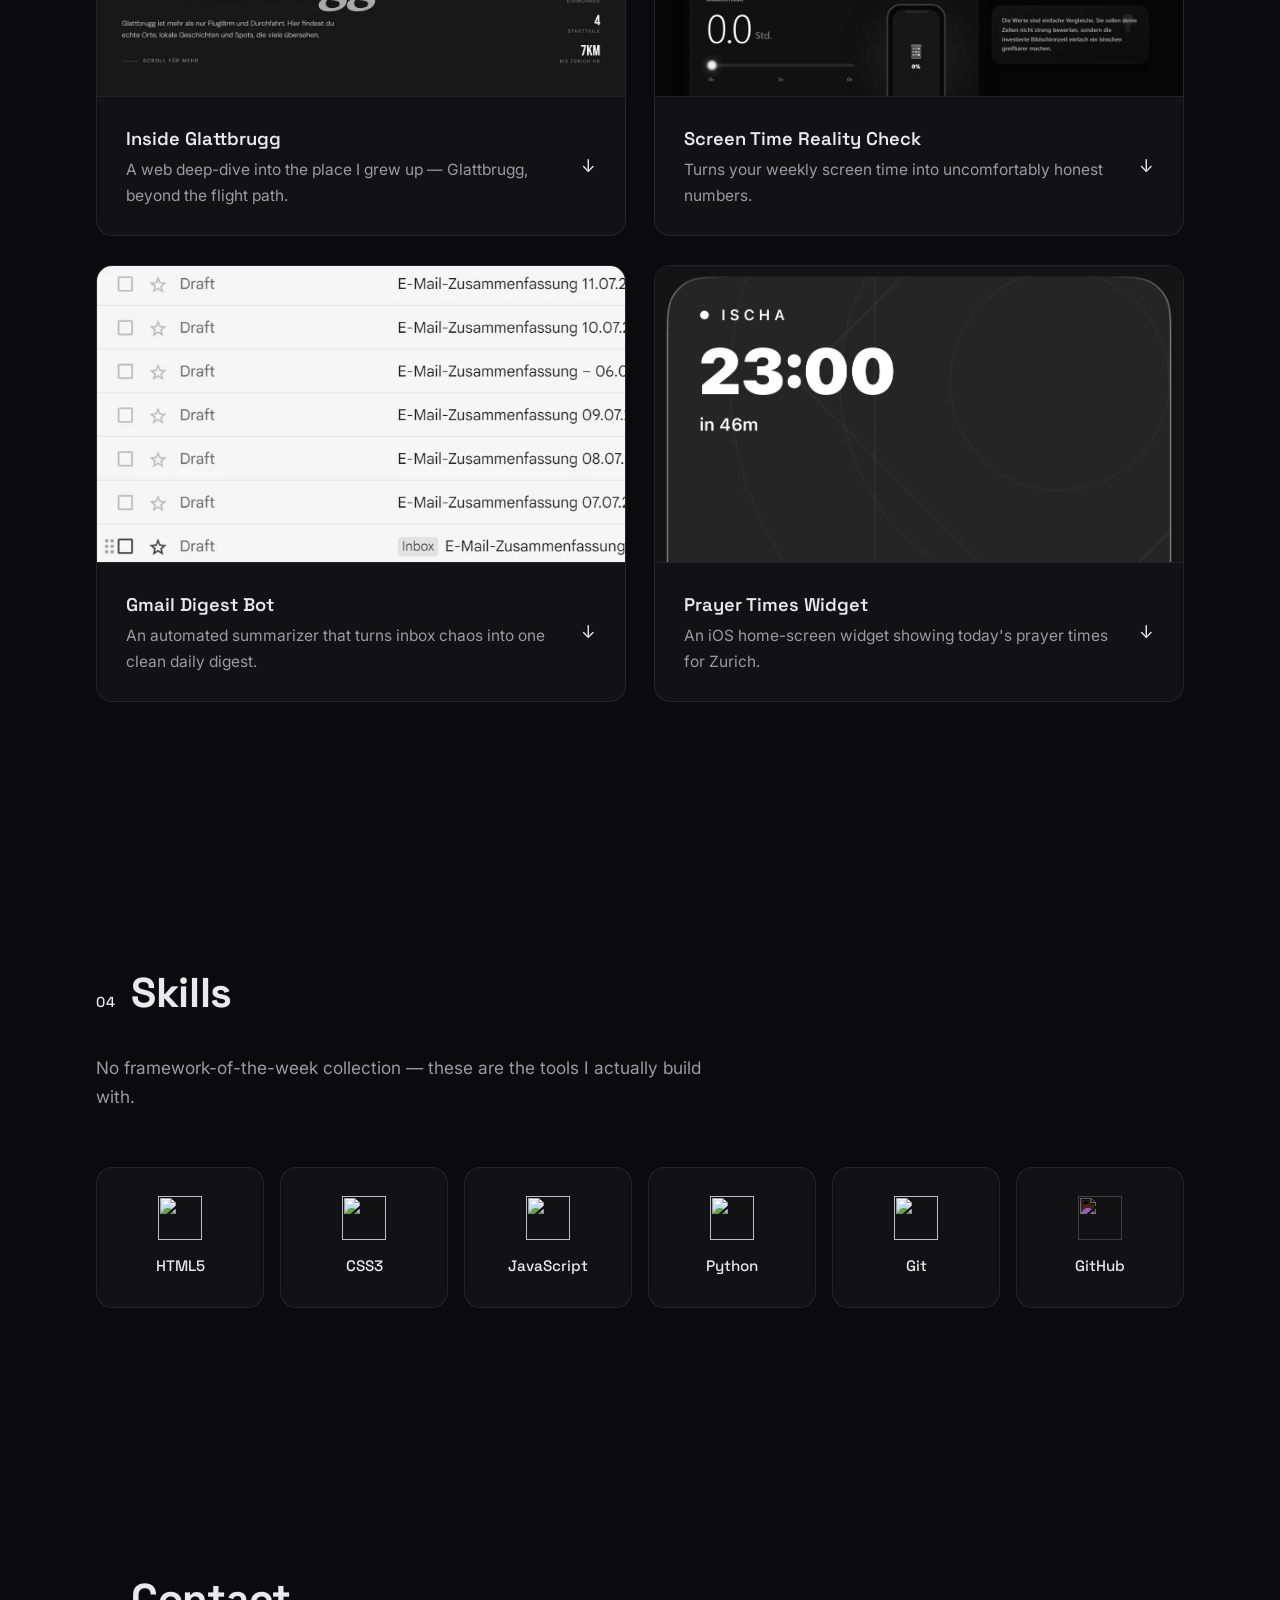
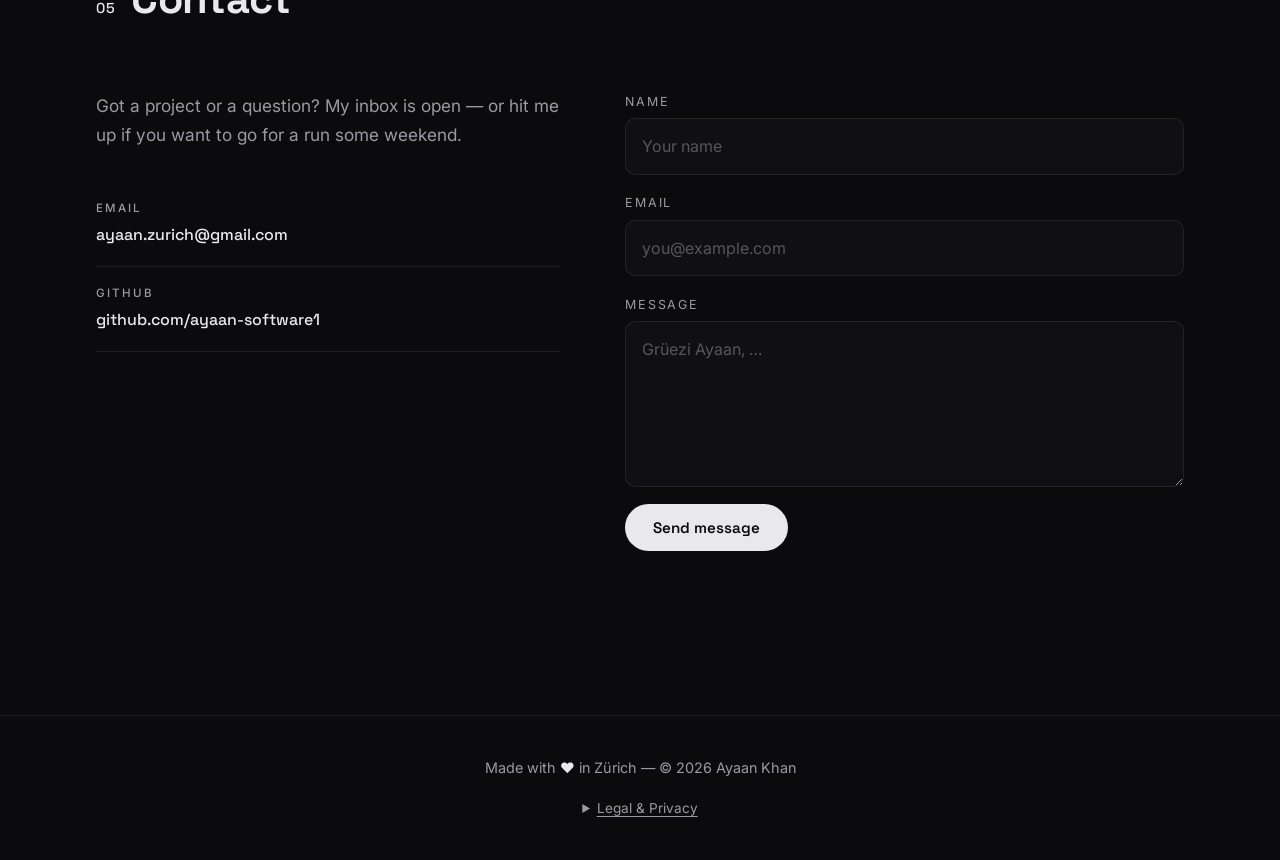
==== commit 4830d0be: "Convert images to WebP to cut page weight Portrait and project thumbnails were uncompressed PNGs (2." ====
--- a/index.html
+++ b/index.html
@@ -75,7 +75,7 @@
             </p>
           </div>
           <div class="about__side">
-            <img class="about__portrait reveal" src="Ayaan_Portrait.png" alt="Portrait of Ayaan Khan" width="1070" height="1470" loading="lazy">
+            <img class="about__portrait reveal" src="Ayaan_Portrait.webp" alt="Portrait of Ayaan Khan" width="960" height="1319" loading="lazy">
             <ul class="about__facts reveal">
             <li><span>Base</span>Zurich <svg class="flag-ch" viewBox="0 0 32 32" aria-hidden="true"><rect width="32" height="32" rx="6" fill="#da291c"/><rect x="13" y="6.5" width="6" height="19" fill="#fff"/><rect x="6.5" y="13" width="19" height="6" fill="#fff"/></svg></li>
             <li><span>Languages</span>DE · CH-DE · EN · HI/UR</li>
@@ -118,7 +118,7 @@
         <div class="projects">
 
           <article class="project reveal magnetic-card">
-            <div class="project__thumb" aria-hidden="true"><img src="img/project-inside-glattbrugg.png" alt="" width="1280" height="720" loading="lazy"></div>
+            <div class="project__thumb" aria-hidden="true"><img src="img/project-inside-glattbrugg.webp" alt="" width="1280" height="720" loading="lazy"></div>
             <button class="project__head" aria-expanded="false">
               <div>
                 <h3 class="project__title">Inside Glattbrugg</h3>
@@ -135,7 +135,7 @@
           </article>
 
           <article class="project reveal magnetic-card">
-            <div class="project__thumb" aria-hidden="true"><img src="img/project-screentime.png" alt="" width="1280" height="720" loading="lazy"></div>
+            <div class="project__thumb" aria-hidden="true"><img src="img/project-screentime.webp" alt="" width="1280" height="720" loading="lazy"></div>
             <button class="project__head" aria-expanded="false">
               <div>
                 <h3 class="project__title">Screen Time Reality Check</h3>
@@ -152,7 +152,7 @@
           </article>
 
           <article class="project reveal magnetic-card">
-            <div class="project__thumb" aria-hidden="true"><img src="img/project-gmail-digest.png" alt="" width="727" height="409" loading="lazy"></div>
+            <div class="project__thumb" aria-hidden="true"><img src="img/project-gmail-digest.webp" alt="" width="727" height="409" loading="lazy"></div>
             <button class="project__head" aria-expanded="false">
               <div>
                 <h3 class="project__title">Gmail Digest Bot</h3>
@@ -169,7 +169,7 @@
           </article>
 
           <article class="project reveal magnetic-card">
-            <div class="project__thumb" aria-hidden="true"><img src="img/project-prayer-times.png" alt="" width="1167" height="656" loading="lazy"></div>
+            <div class="project__thumb" aria-hidden="true"><img src="img/project-prayer-times.webp" alt="" width="1167" height="656" loading="lazy"></div>
             <button class="project__head" aria-expanded="false">
               <div>
                 <h3 class="project__title">Prayer Times Widget</h3>
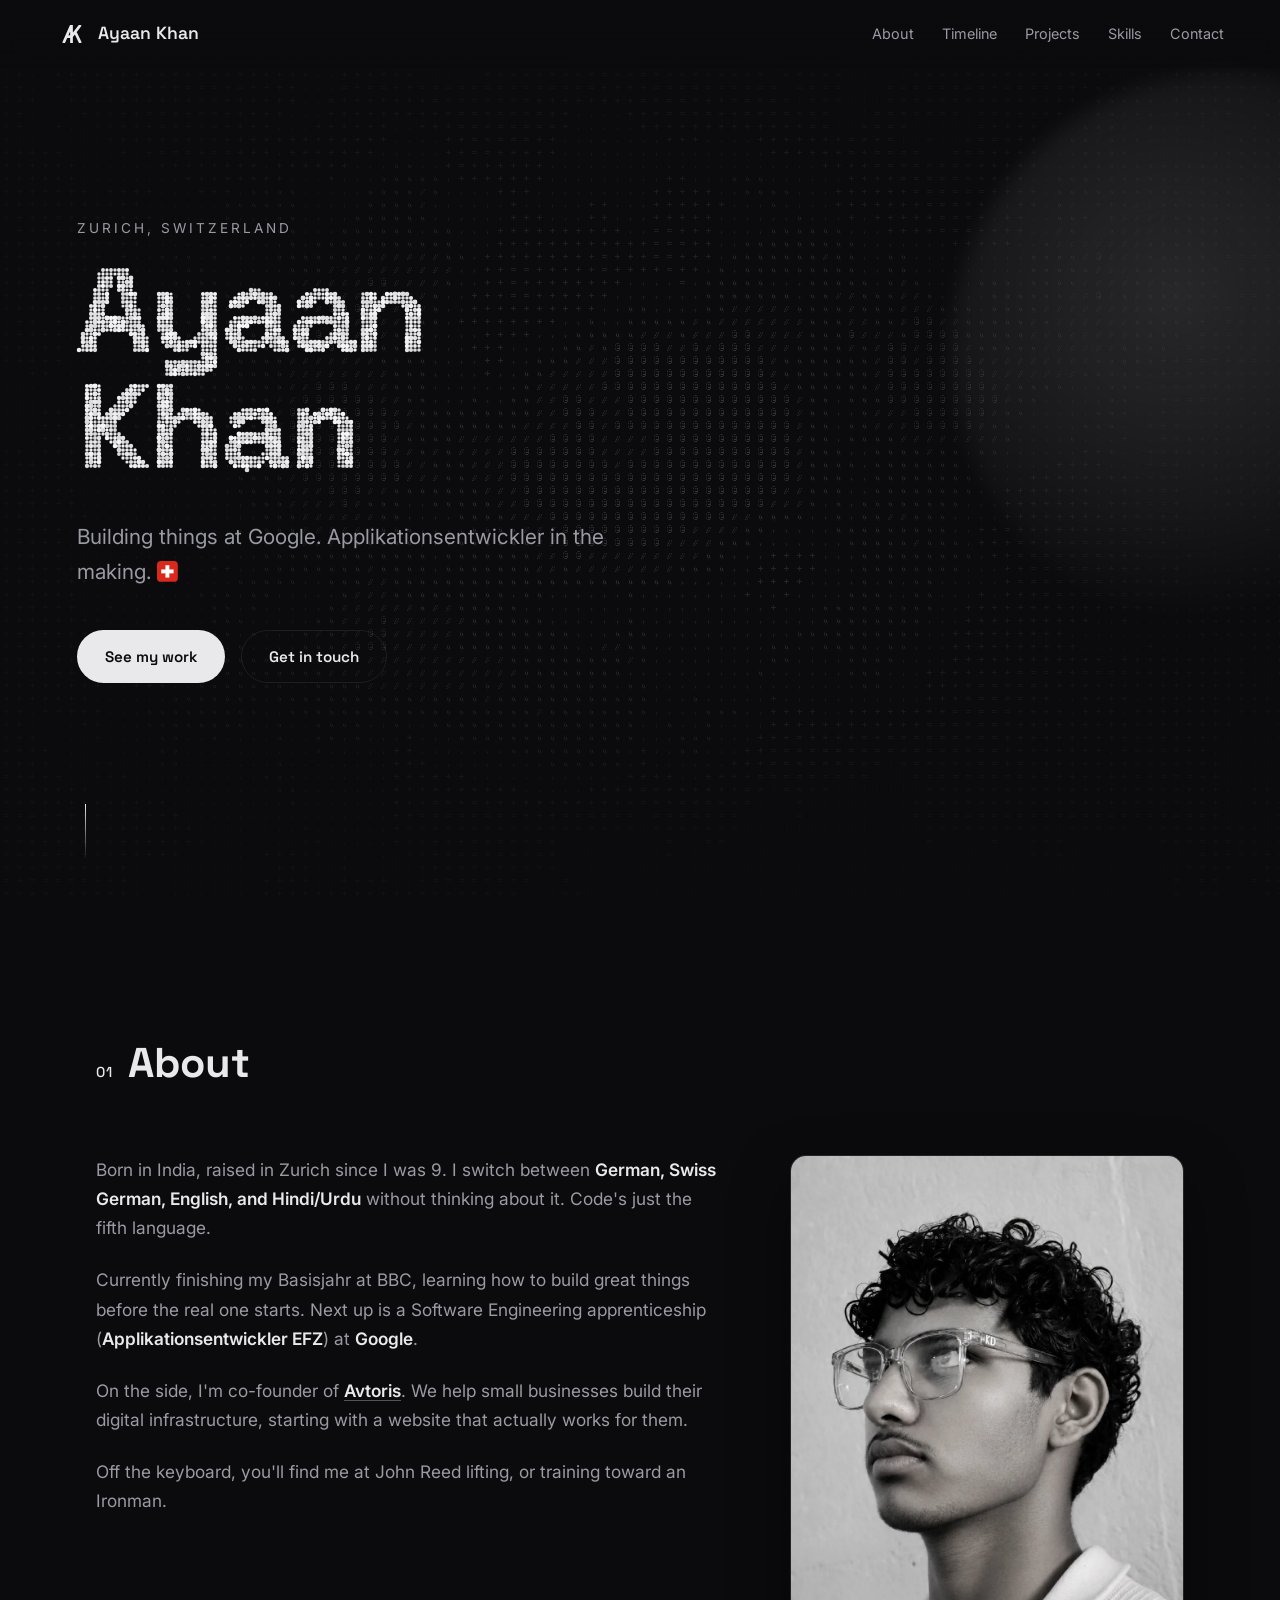
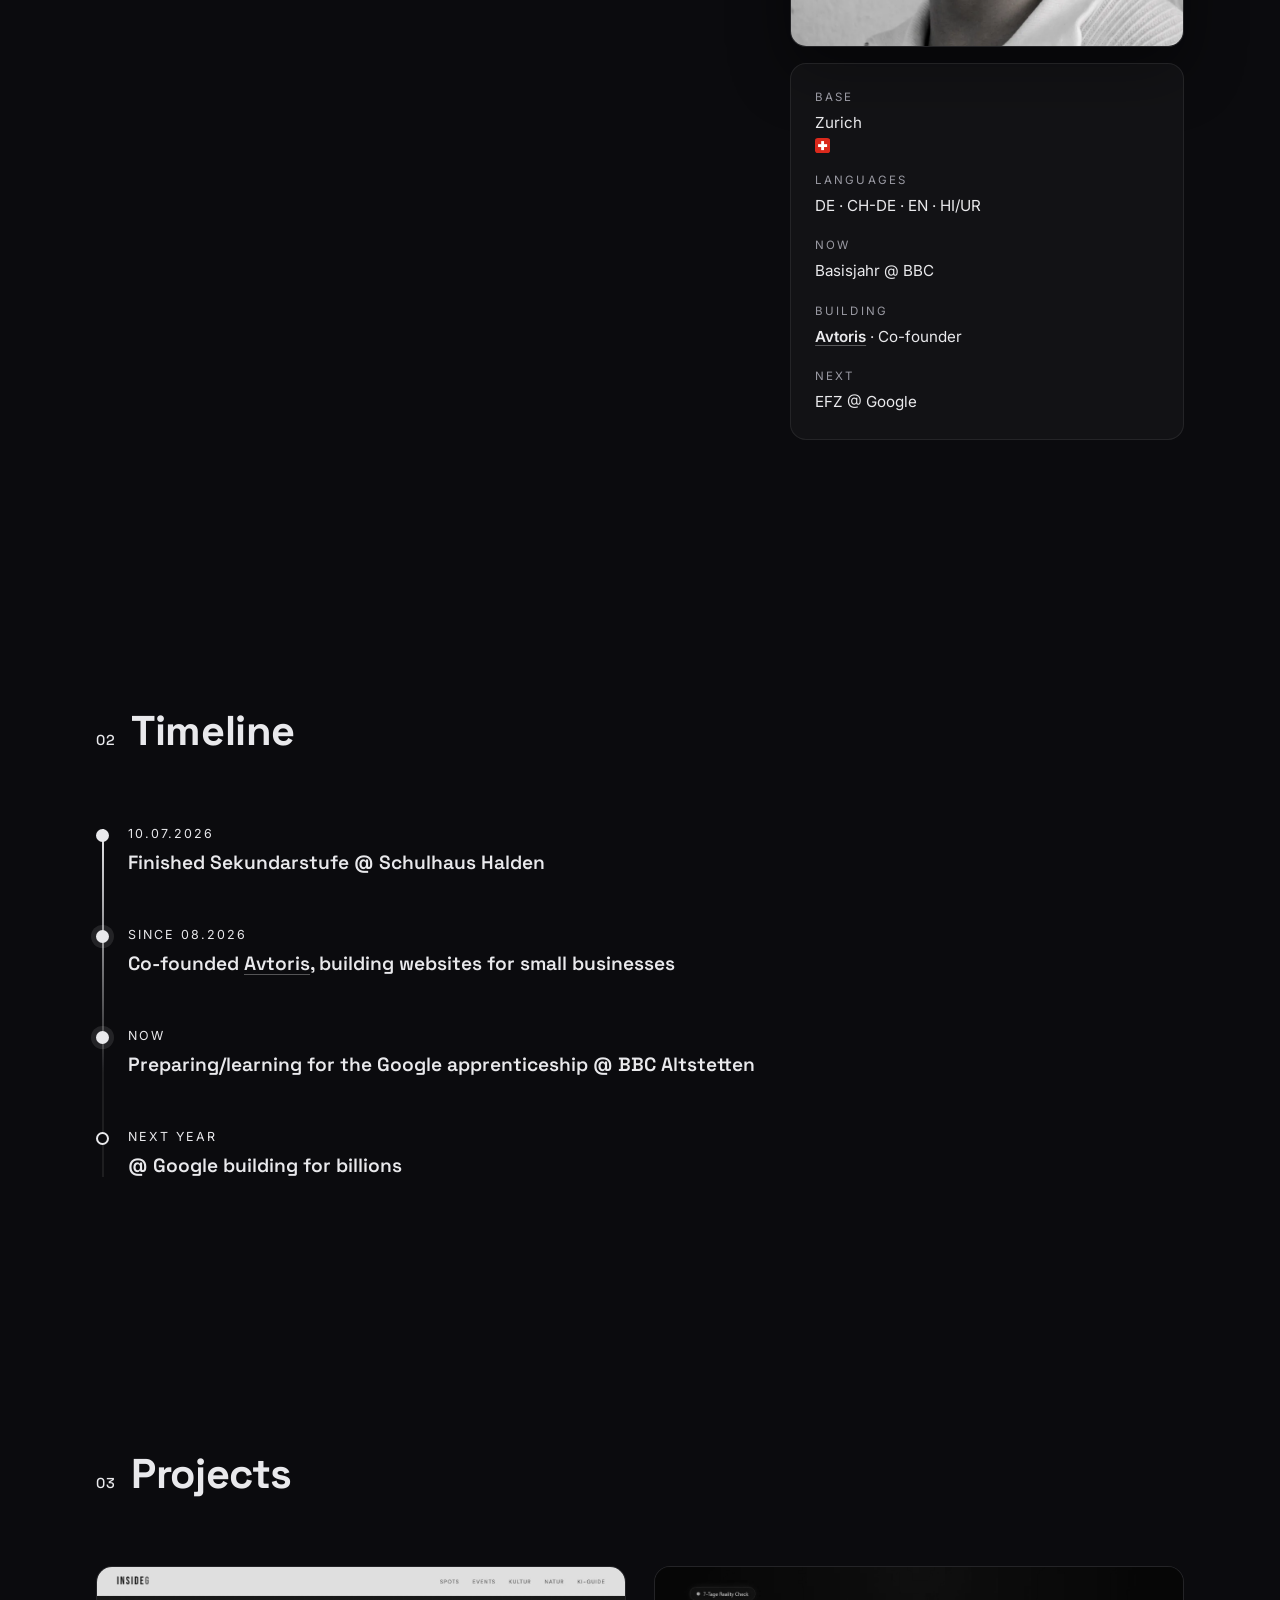
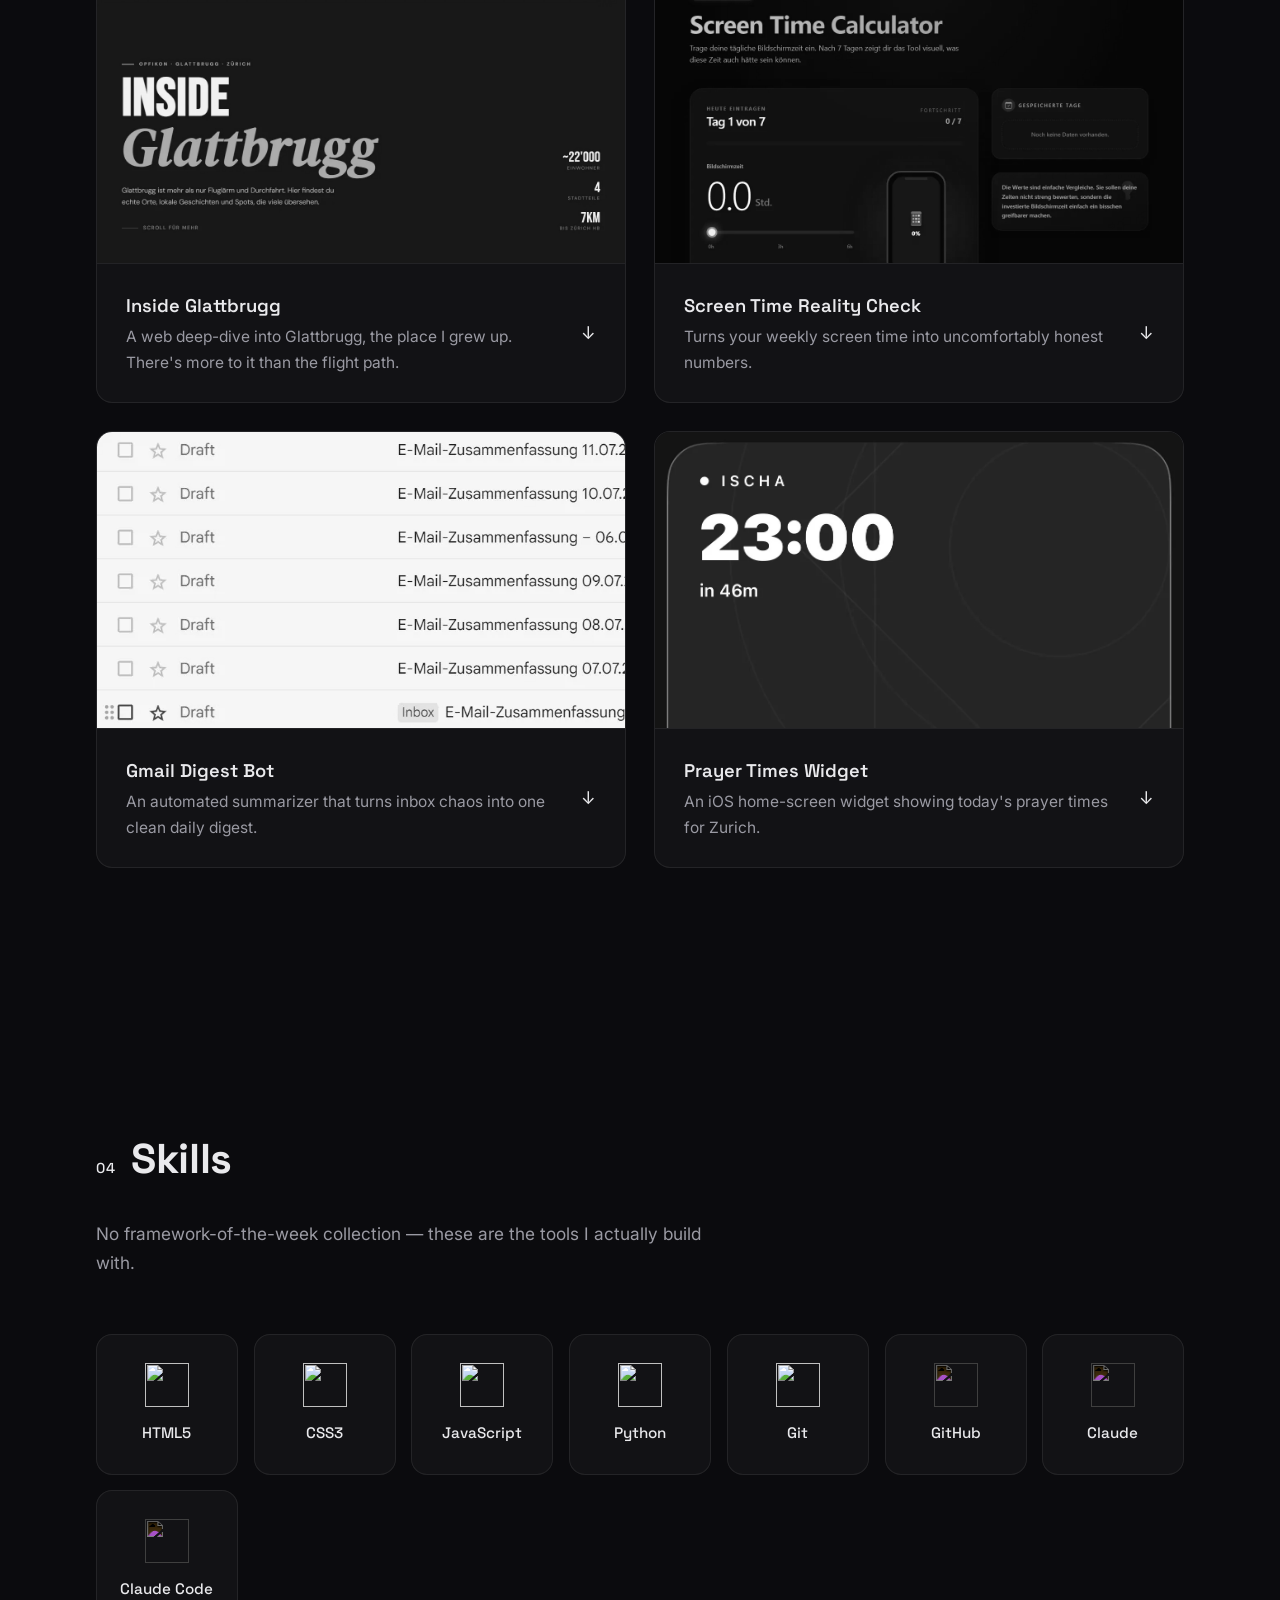
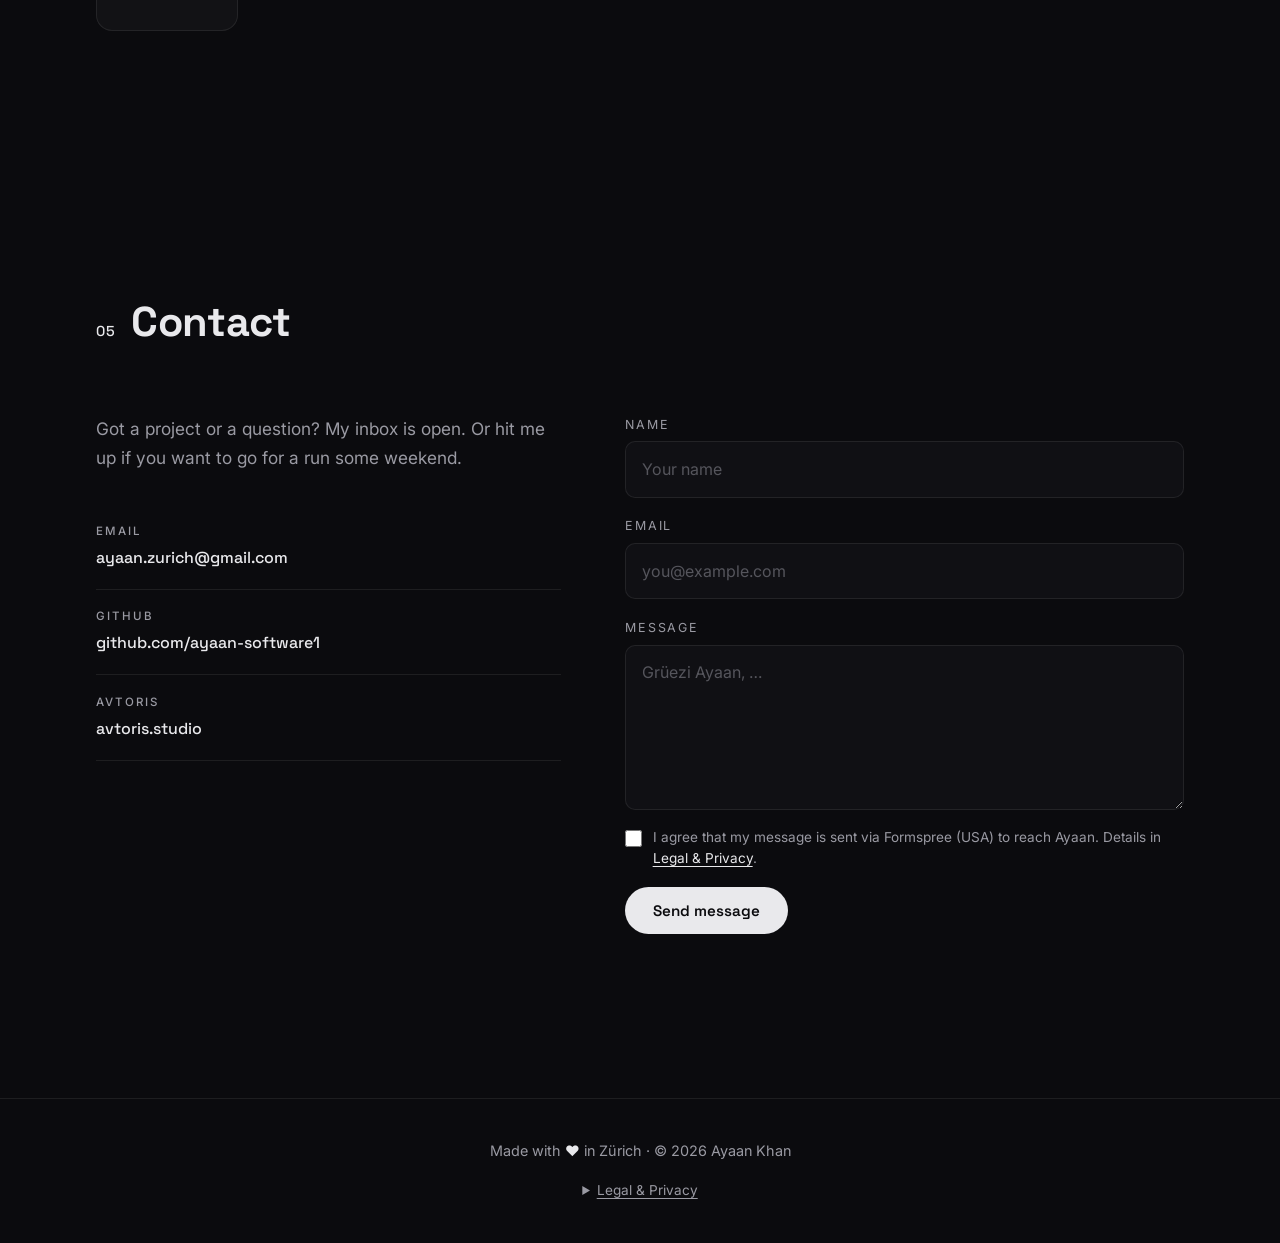
==== commit 8f128a97: "Refresh site: Avtoris, new cursor and logo, legal fixes - Add Avtoris (co-founder) to About, timelin" ====
--- a/index.html
+++ b/index.html
@@ -4,8 +4,8 @@
   <meta charset="UTF-8">
   <meta name="viewport" content="width=device-width, initial-scale=1.0">
   <meta name="robots" content="index, follow">
-  <meta name="description" content="Ayaan Khan — Applikationsentwickler in the making, Zurich.">
-  <title>Ayaan Khan — Portfolio</title>
+  <meta name="description" content="Ayaan Khan, Applikationsentwickler in the making from Zurich.">
+  <title>Ayaan Khan · Portfolio</title>
   <link rel="icon" type="image/svg+xml" href="favicon.svg">
   <link rel="preconnect" href="https://fonts.googleapis.com">
   <link rel="preconnect" href="https://fonts.gstatic.com" crossorigin>
@@ -16,10 +16,17 @@
 
   <!-- Custom cursor (pointer-only, activated via JS) -->
   <div class="cursor-dot" id="cursor-dot" aria-hidden="true"></div>
-  <div class="cursor-ring" id="cursor-ring" aria-hidden="true"></div>
+  <div class="cursor-frame" id="cursor-frame" aria-hidden="true"><i></i><i></i><i></i><i></i></div>
 
   <header class="nav">
-    <a href="#top" class="nav__logo magnetic">AK<span class="nav__logo-dot">.</span></a>
+    <a href="#top" class="nav__logo magnetic" aria-label="Ayaan Khan, back to top">
+      <!-- AK ligature: A and K share one stem; the A's crossbar runs into the K's arm -->
+      <svg class="nav__mark" viewBox="0 0 64 64" aria-hidden="true">
+        <defs><clipPath id="nav-mark-clip"><rect x="0" y="14" width="64" height="36"/></clipPath></defs>
+        <path clip-path="url(#nav-mark-clip)" d="M15 50 L31 14 L31 50 M20.8 37 H31 L49 14 M38.2 27.8 L49 50" fill="none" stroke="currentColor" stroke-width="5.5" stroke-linejoin="miter" stroke-miterlimit="10"/>
+      </svg>
+      <span class="nav__name">Ayaan Khan</span>
+    </a>
     <nav class="nav__links" aria-label="Main navigation">
       <a href="#about" class="magnetic">About</a>
       <a href="#timeline" class="magnetic">Timeline</a>
@@ -59,15 +66,21 @@
         <div class="about__grid">
           <div class="about__text">
             <p class="reveal">
-              Born in India, raised in Zurich since I was 9 — I switch between
+              Born in India, raised in Zurich since I was 9. I switch between
               <strong>German, Swiss German, English, and Hindi/Urdu</strong>
               without thinking about it. Code's just the fifth language.
             </p>
             <p class="reveal">
               Currently finishing my Basisjahr at BBC, learning how to build
-              great things before the real one starts — a Software Engineering
-              apprenticeship (<strong>Applikationsentwickler EFZ</strong>) at
-              <strong>Google</strong>.
+              great things before the real one starts. Next up is a Software
+              Engineering apprenticeship (<strong>Applikationsentwickler EFZ</strong>)
+              at <strong>Google</strong>.
+            </p>
+            <p class="reveal">
+              On the side, I'm co-founder of
+              <a class="about__link" href="https://avtoris.studio" target="_blank" rel="noopener noreferrer">Avtoris</a>.
+              We help small businesses build their digital infrastructure,
+              starting with a website that actually works for them.
             </p>
             <p class="reveal">
               Off the keyboard, you'll find me at John&nbsp;Reed lifting, or
@@ -80,6 +93,7 @@
             <li><span>Base</span>Zurich <svg class="flag-ch" viewBox="0 0 32 32" aria-hidden="true"><rect width="32" height="32" rx="6" fill="#da291c"/><rect x="13" y="6.5" width="6" height="19" fill="#fff"/><rect x="6.5" y="13" width="19" height="6" fill="#fff"/></svg></li>
             <li><span>Languages</span>DE · CH-DE · EN · HI/UR</li>
             <li><span>Now</span>Basisjahr @ BBC</li>
+            <li><span>Building</span><div><a class="about__link" href="https://avtoris.studio" target="_blank" rel="noopener noreferrer">Avtoris</a> · Co-founder</div></li>
             <li><span>Next</span>EFZ @ Google</li>
             </ul>
           </div>
@@ -99,6 +113,11 @@
           </li>
           <li class="timeline__item reveal">
             <div class="timeline__dot timeline__dot--now"></div>
+            <p class="timeline__date">Since 08.2026</p>
+            <h3 class="timeline__title">Co-founded <a class="about__link" href="https://avtoris.studio" target="_blank" rel="noopener noreferrer">Avtoris</a>, building websites for small businesses</h3>
+          </li>
+          <li class="timeline__item reveal">
+            <div class="timeline__dot timeline__dot--now"></div>
             <p class="timeline__date">Now</p>
             <h3 class="timeline__title">Preparing/learning for the Google apprenticeship @ BBC Altstetten</h3>
           </li>
@@ -122,7 +141,7 @@
             <button class="project__head" aria-expanded="false">
               <div>
                 <h3 class="project__title">Inside Glattbrugg</h3>
-                <p class="project__oneliner">A web deep-dive into the place I grew up — Glattbrugg, beyond the flight path.</p>
+                <p class="project__oneliner">A web deep-dive into Glattbrugg, the place I grew up. There's more to it than the flight path.</p>
               </div>
               <span class="project__chevron" aria-hidden="true">↓</span>
             </button>
@@ -145,7 +164,7 @@
             </button>
             <div class="project__body">
               <div class="project__body-inner">
-                <p>Enter your weekly screen time and it tells you what that adds up to over a year — in books unread, runs not run and hours of sleep lost. A small tool with a big guilt trip, built in vanilla JS.</p>
+                <p>Enter your weekly screen time and it tells you what that adds up to over a year: books unread, runs not run and hours of sleep lost. A small tool with a big guilt trip, built in vanilla JS.</p>
                 <ul class="project__tags"><li>JavaScript</li><li>CSS</li></ul>
               </div>
             </div>
@@ -179,7 +198,7 @@
             </button>
             <div class="project__body">
               <div class="project__body-inner">
-                <p>Written in JavaScript with Scriptable. Fetches prayer times for Zurich, caches them for offline use, and highlights the next upcoming prayer with a countdown — glanceable right from the home screen.</p>
+                <p>Written in JavaScript with Scriptable. Fetches prayer times for Zurich, caches them for offline use, and highlights the next prayer with a countdown, so you see it at a glance right on your home screen.</p>
                 <ul class="project__tags"><li>Scriptable</li><li>JavaScript</li><li>iOS</li></ul>
               </div>
             </div>
@@ -219,6 +238,14 @@
             <img class="skill__icon--invert" src="https://cdn.jsdelivr.net/gh/devicons/devicon@v2.16.0/icons/github/github-original.svg" alt="" width="44" height="44" loading="lazy">
             <span>GitHub</span>
           </li>
+          <li class="skill reveal magnetic-card">
+            <img class="skill__icon--invert" src="https://cdn.jsdelivr.net/npm/simple-icons@16.34.0/icons/claude.svg" alt="" width="44" height="44" loading="lazy">
+            <span>Claude</span>
+          </li>
+          <li class="skill reveal magnetic-card">
+            <img class="skill__icon--invert" src="https://cdn.jsdelivr.net/npm/simple-icons@16.34.0/icons/claudecode.svg" alt="" width="44" height="44" loading="lazy">
+            <span>Claude Code</span>
+          </li>
         </ul>
       </div>
     </section>
@@ -229,7 +256,7 @@
         <h2 class="section__title reveal"><span class="section__num">05</span>Contact</h2>
         <div class="contact__grid">
           <div class="contact__info">
-            <p class="reveal contact__lead">Got a project or a question? My inbox is open — or hit me up if you want to go for a run some weekend.</p>
+            <p class="reveal contact__lead">Got a project or a question? My inbox is open. Or hit me up if you want to go for a run some weekend.</p>
             <a class="contact__link reveal magnetic" href="mailto:ayaan.zurich@gmail.com">
               <span class="contact__link-label">Email</span>
               ayaan.zurich@gmail.com
@@ -237,6 +264,10 @@
             <a class="contact__link reveal magnetic" href="https://github.com/ayaan-software1" target="_blank" rel="noopener noreferrer">
               <span class="contact__link-label">GitHub</span>
               github.com/ayaan-software1
+            </a>
+            <a class="contact__link reveal magnetic" href="https://avtoris.studio" target="_blank" rel="noopener noreferrer">
+              <span class="contact__link-label">Avtoris</span>
+              avtoris.studio
             </a>
           </div>
           <form class="contact__form reveal" id="contact-form" action="https://formspree.io/f/xdaqnegw" method="POST">
@@ -252,6 +283,13 @@
               <span>Message</span>
               <textarea name="message" rows="5" required placeholder="Grüezi Ayaan, …"></textarea>
             </label>
+            <!-- Formspree isn't Swiss-U.S. DPF certified, so the US transfer rests on
+                 explicit consent (Art. 17 para. 1 lit. a FADP). Don't remove. -->
+            <label class="contact__consent">
+              <input type="checkbox" name="consent" value="yes" required>
+              <span>I agree that my message is sent via Formspree (USA) to reach Ayaan.
+                Details in <a href="#legal" class="contact__legal-link">Legal &amp; Privacy</a>.</span>
+            </label>
             <button type="submit" class="btn btn--primary magnetic">Send message</button>
             <p class="contact__status" id="form-status" role="status"></p>
           </form>
@@ -262,21 +300,27 @@
   </main>
 
   <footer class="footer">
-    <p>Made with <span class="tooltip" data-tip="…and a lot of coffee ☕">♥</span> in Zürich — © 2026 Ayaan Khan</p>
-    <details class="legal">
+    <p>Made with <span class="tooltip" data-tip="…and a lot of coffee ☕">♥</span> in Zürich · © 2026 Ayaan Khan</p>
+    <details class="legal" id="legal">
       <summary>Legal &amp; Privacy</summary>
       <div class="legal__body">
         <p><strong>Responsible for this site</strong><br>
         Ayaan Khan, Zurich, Switzerland<br>
         <a href="mailto:ayaan.zurich@gmail.com" class="magnetic">ayaan.zurich@gmail.com</a></p>
         <p><strong>Privacy</strong><br>
-        This site sets no cookies, local storage, or trackers of any kind, and uses no analytics.
-        It's hosted on GitHub Pages (GitHub, Inc., US) and loads fonts from the Google Fonts CDN
-        and scripts from the jsDelivr CDN — each may log your IP address abroad as part of normal
-        delivery. The contact form is processed by
+        This site sets no cookies, local storage, or trackers of any kind, and uses no analytics,
+        which is why there's no cookie banner. It's hosted on GitHub Pages (GitHub, Inc., US) and
+        loads fonts from Google Fonts (Google LLC, US) and scripts and icons from the jsDelivr CDN;
+        these providers may log your IP address abroad as part of normal delivery. GitHub and
+        Google are certified under the Swiss-U.S. Data Privacy Framework, which the Federal Council
+        recognises as providing adequate protection.</p>
+        <p><strong>Contact form</strong><br>
+        The name, email address and message you enter are sent to
         <a href="https://formspree.io/legal/privacy-policy/" class="magnetic">Formspree, Inc. (US)</a>
-        solely to deliver your message. In each case this means your data may be transferred
-        outside Switzerland, including to the US.</p>
+        solely to deliver your message to me. Formspree is not certified under the Swiss-U.S. Data
+        Privacy Framework, so this transfer to the US is based on your explicit consent
+        (Art. 17 para. 1 lit. a FADP), which you give with the checkbox in the form. If you'd rather
+        not, simply email me directly instead.</p>
         <p><strong>Your rights</strong><br>
         Under the Swiss Federal Act on Data Protection (FADP), you can request access to,
         correction of, or deletion of any data concerning you by contacting the address above, and
@@ -291,6 +335,7 @@
   <script src="https://cdn.jsdelivr.net/npm/gsap@3.12.5/dist/ScrollTrigger.min.js"></script>
   <script src="js/main.js"></script>
   <script src="js/hero-text.js"></script>
+  <script src="js/ascii-bg.js"></script>
   <!-- Three.js is dynamically imported inside hero3d.js on capable devices only -->
   <script src="js/hero3d.js"></script>
 </body>
--- a/css/style.css
+++ b/css/style.css
@@ -35,45 +35,54 @@
 
 a { color: inherit; text-decoration: none; }
 
-/* Custom cursor active: hide native cursor (JS adds this class on fine pointers only) */
+/* Custom cursor active: hide native cursor (JS adds this class on desktop-class
+   devices only — don't add a (pointer: coarse) rule hiding the dot/frame: Windows
+   touchscreen laptops match it and would end up with no cursor at all) */
 body.has-cursor, body.has-cursor a, body.has-cursor button,
-body.has-cursor input, body.has-cursor textarea, body.has-cursor label {
+body.has-cursor input, body.has-cursor textarea, body.has-cursor label,
+body.has-cursor summary {
   cursor: none;
 }
 
-/* ============ Custom cursor ============ */
-.cursor-dot, .cursor-ring {
+/* ============ Custom cursor: viewfinder ============
+   Dot + four corner brackets. main.js sizes/moves the frame every
+   frame; over interactive elements it locks onto their edges.
+   `difference` blending keeps both visible over light surfaces. */
+.cursor-dot, .cursor-frame {
   position: fixed;
   top: 0; left: 0;
   pointer-events: none;
-  border-radius: 50%;
   z-index: 9999;
   opacity: 0;
+  mix-blend-mode: difference;
+  transition: opacity 0.2s ease;
+}
+body.has-cursor .cursor-dot, body.has-cursor .cursor-frame { opacity: 1; }
+
+.cursor-dot {
+  width: 6px; height: 6px;
+  border-radius: 50%;
+  background: #fff;
   /* Parked off-screen until the first mousemove */
   transform: translate(-100px, -100px) translate(-50%, -50%);
 }
-body.has-cursor .cursor-dot, body.has-cursor .cursor-ring { opacity: 1; }
-
-.cursor-dot {
+body.has-cursor .cursor-dot.is-locked { opacity: 0.5; }
+
+.cursor-frame {
+  width: 26px; height: 26px;
+  transform: translate(-100px, -100px);
+}
+.cursor-frame i {
+  position: absolute;
   width: 7px; height: 7px;
-  background: #fff;
-}
-
-.cursor-ring {
-  width: 34px; height: 34px;
-  border: 1.5px solid rgba(255, 255, 255, 0.35);
-  transition: width 0.25s ease, height 0.25s ease, border-color 0.25s ease, background-color 0.25s ease;
-}
-
-.cursor-ring.is-hovering {
-  width: 52px; height: 52px;
-  border-color: rgba(255, 255, 255, 0.85);
-  background: rgba(255, 255, 255, 0.08);
-}
-
-@media (pointer: coarse) {
-  .cursor-dot, .cursor-ring { display: none; }
-}
+  border: 0 solid rgba(255, 255, 255, 0.7);
+  transition: width 0.3s ease, height 0.3s ease, border-color 0.3s ease;
+}
+.cursor-frame i:nth-child(1) { top: 0; left: 0; border-top-width: 1.5px; border-left-width: 1.5px; }
+.cursor-frame i:nth-child(2) { top: 0; right: 0; border-top-width: 1.5px; border-right-width: 1.5px; }
+.cursor-frame i:nth-child(3) { bottom: 0; left: 0; border-bottom-width: 1.5px; border-left-width: 1.5px; }
+.cursor-frame i:nth-child(4) { bottom: 0; right: 0; border-bottom-width: 1.5px; border-right-width: 1.5px; }
+.cursor-frame.is-locked i { width: 12px; height: 12px; border-color: #fff; }
 
 /* ============ Nav ============ */
 .nav {
@@ -90,12 +99,15 @@
 }
 
 .nav__logo {
-  font-family: var(--font-head);
-  font-weight: 700;
-  font-size: 1.3rem;
-  letter-spacing: 0.02em;
-}
-.nav__logo-dot { color: var(--accent); }
+  display: inline-flex;
+  align-items: center;
+  gap: 0.6rem;
+  font-family: var(--font-head);
+  font-weight: 600;
+  font-size: 1.1rem;
+  letter-spacing: 0.01em;
+}
+.nav__mark { width: 2rem; height: 2rem; flex-shrink: 0; }
 
 .nav__links {
   display: flex;
@@ -118,6 +130,18 @@
   align-items: center;
   padding: 0 clamp(1.25rem, 6vw, 5rem);
   overflow: hidden;
+}
+
+/* Full-page ASCII field (see ascii-bg.js). z-index -2 sits it under the
+   3D rings and all content. */
+#ascii-bg {
+  position: fixed;
+  inset: 0;
+  display: block;
+  width: 100%;
+  height: 100%;
+  pointer-events: none;
+  z-index: -2;
 }
 
 /* Fixed overlay: GSAP drives it down the page on scroll (see hero3d.js).
@@ -299,6 +323,15 @@
   margin-bottom: 1.4rem;
 }
 .about__text strong { color: var(--text); font-weight: 600; }
+.about__link {
+  color: var(--text);
+  font-weight: 600;
+  text-decoration: underline;
+  text-decoration-color: rgba(255, 255, 255, 0.3);
+  text-underline-offset: 0.2em;
+  transition: text-decoration-color 0.25s ease;
+}
+.about__link:hover { text-decoration-color: var(--text); }
 
 .about__facts {
   list-style: none;
@@ -570,6 +603,33 @@
 }
 .contact__form input::placeholder,
 .contact__form textarea::placeholder { color: rgba(154, 154, 163, 0.5); }
+
+/* Consent checkbox: overrides the stacked uppercase label/input styles above */
+.contact__form .contact__consent {
+  display: flex;
+  align-items: flex-start;
+  gap: 0.65rem;
+  cursor: pointer;
+}
+.contact__form .contact__consent input {
+  flex-shrink: 0;
+  width: 1.05rem;
+  height: 1.05rem;
+  margin-top: 0.2rem;
+  padding: 0;
+  accent-color: var(--text);
+}
+.contact__form .contact__consent span {
+  font-size: 0.85rem;
+  letter-spacing: normal;
+  text-transform: none;
+  line-height: 1.55;
+}
+.contact__legal-link {
+  color: var(--text);
+  text-decoration: underline;
+  text-underline-offset: 3px;
+}
 
 .contact__form .btn { justify-self: start; }
 
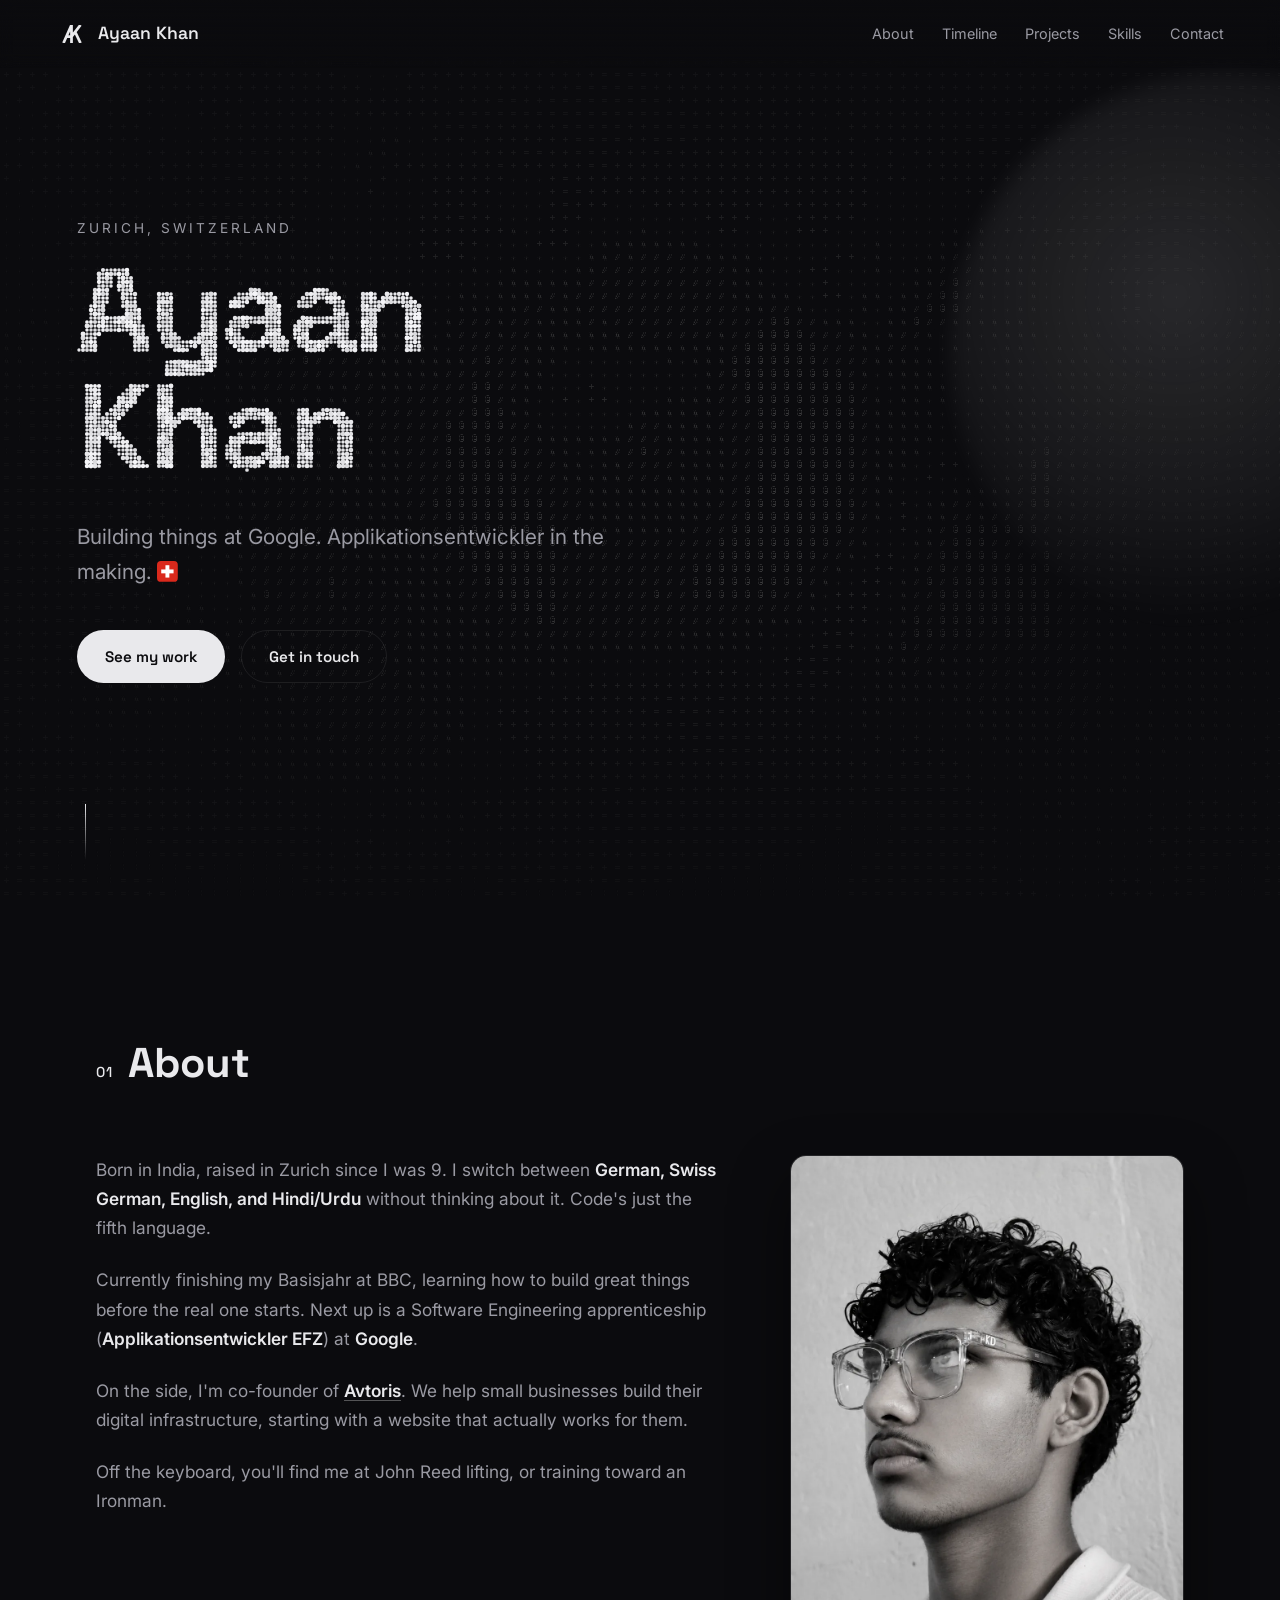
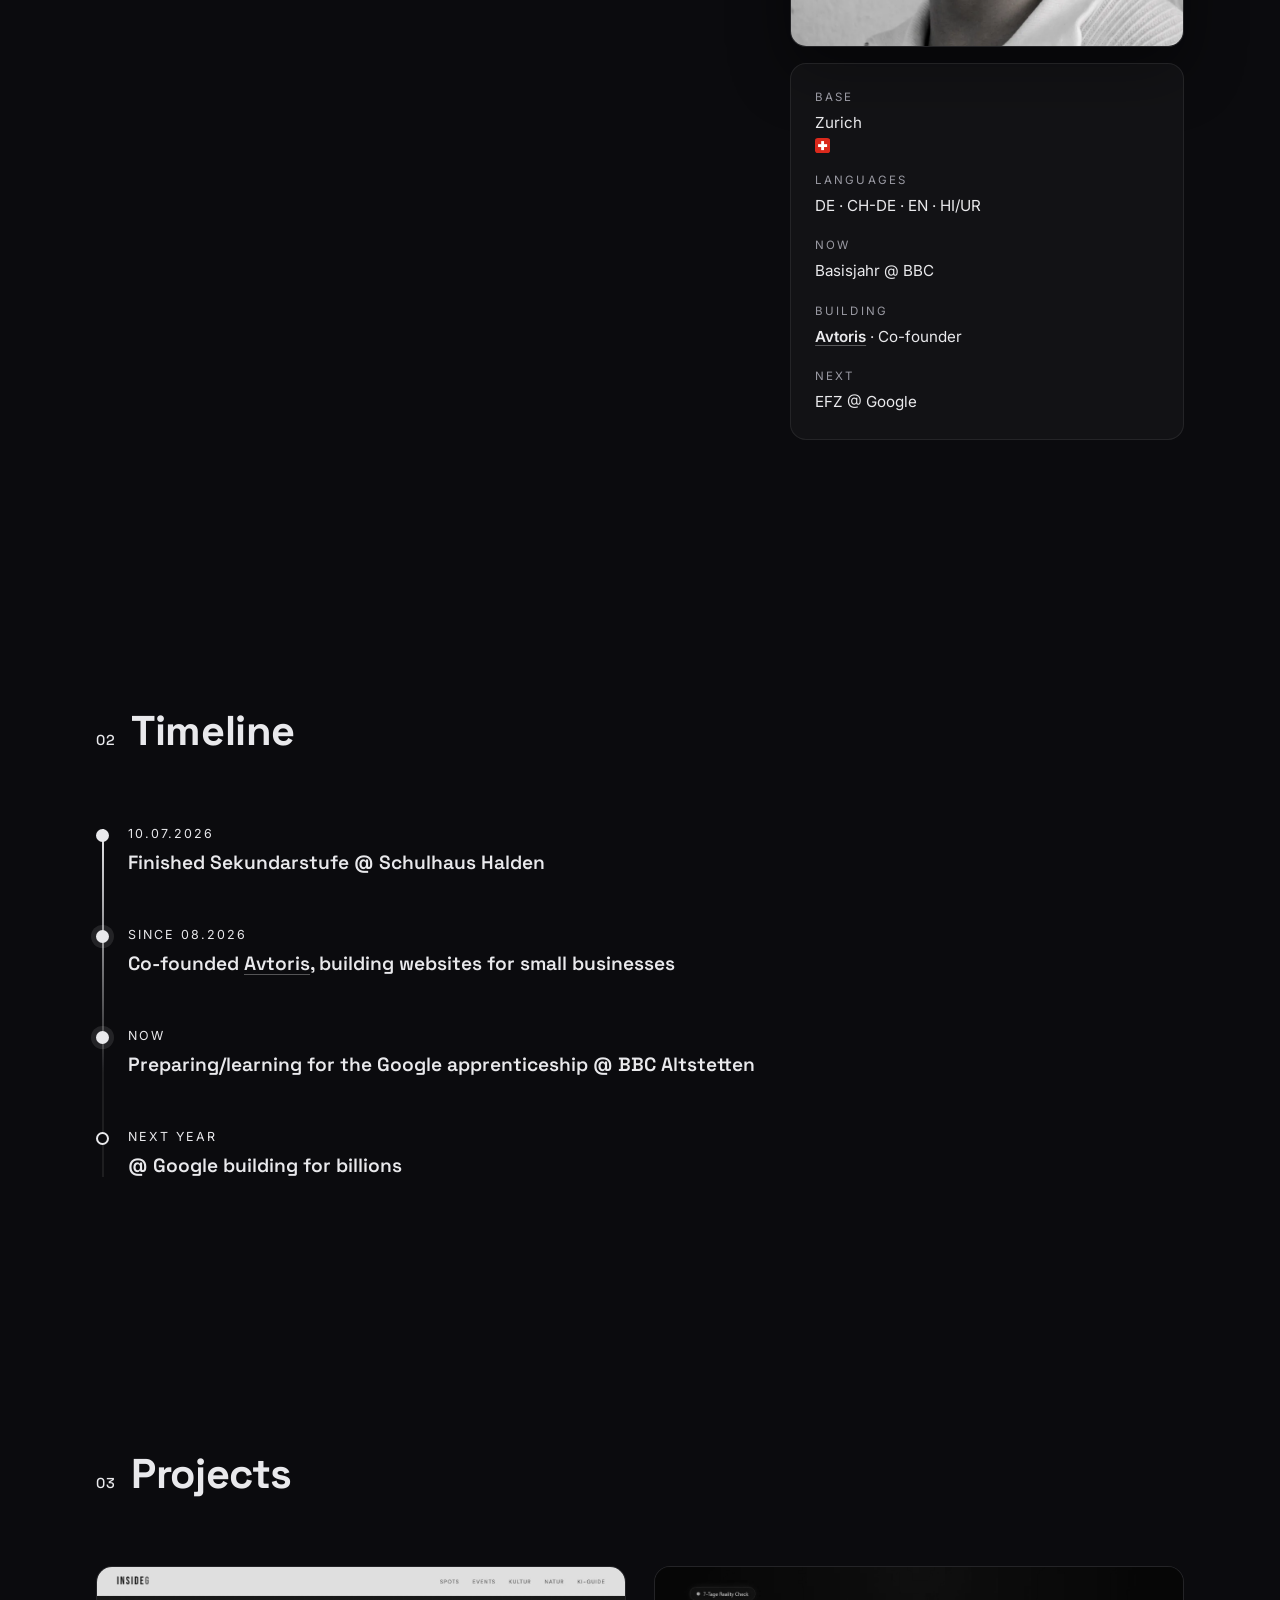
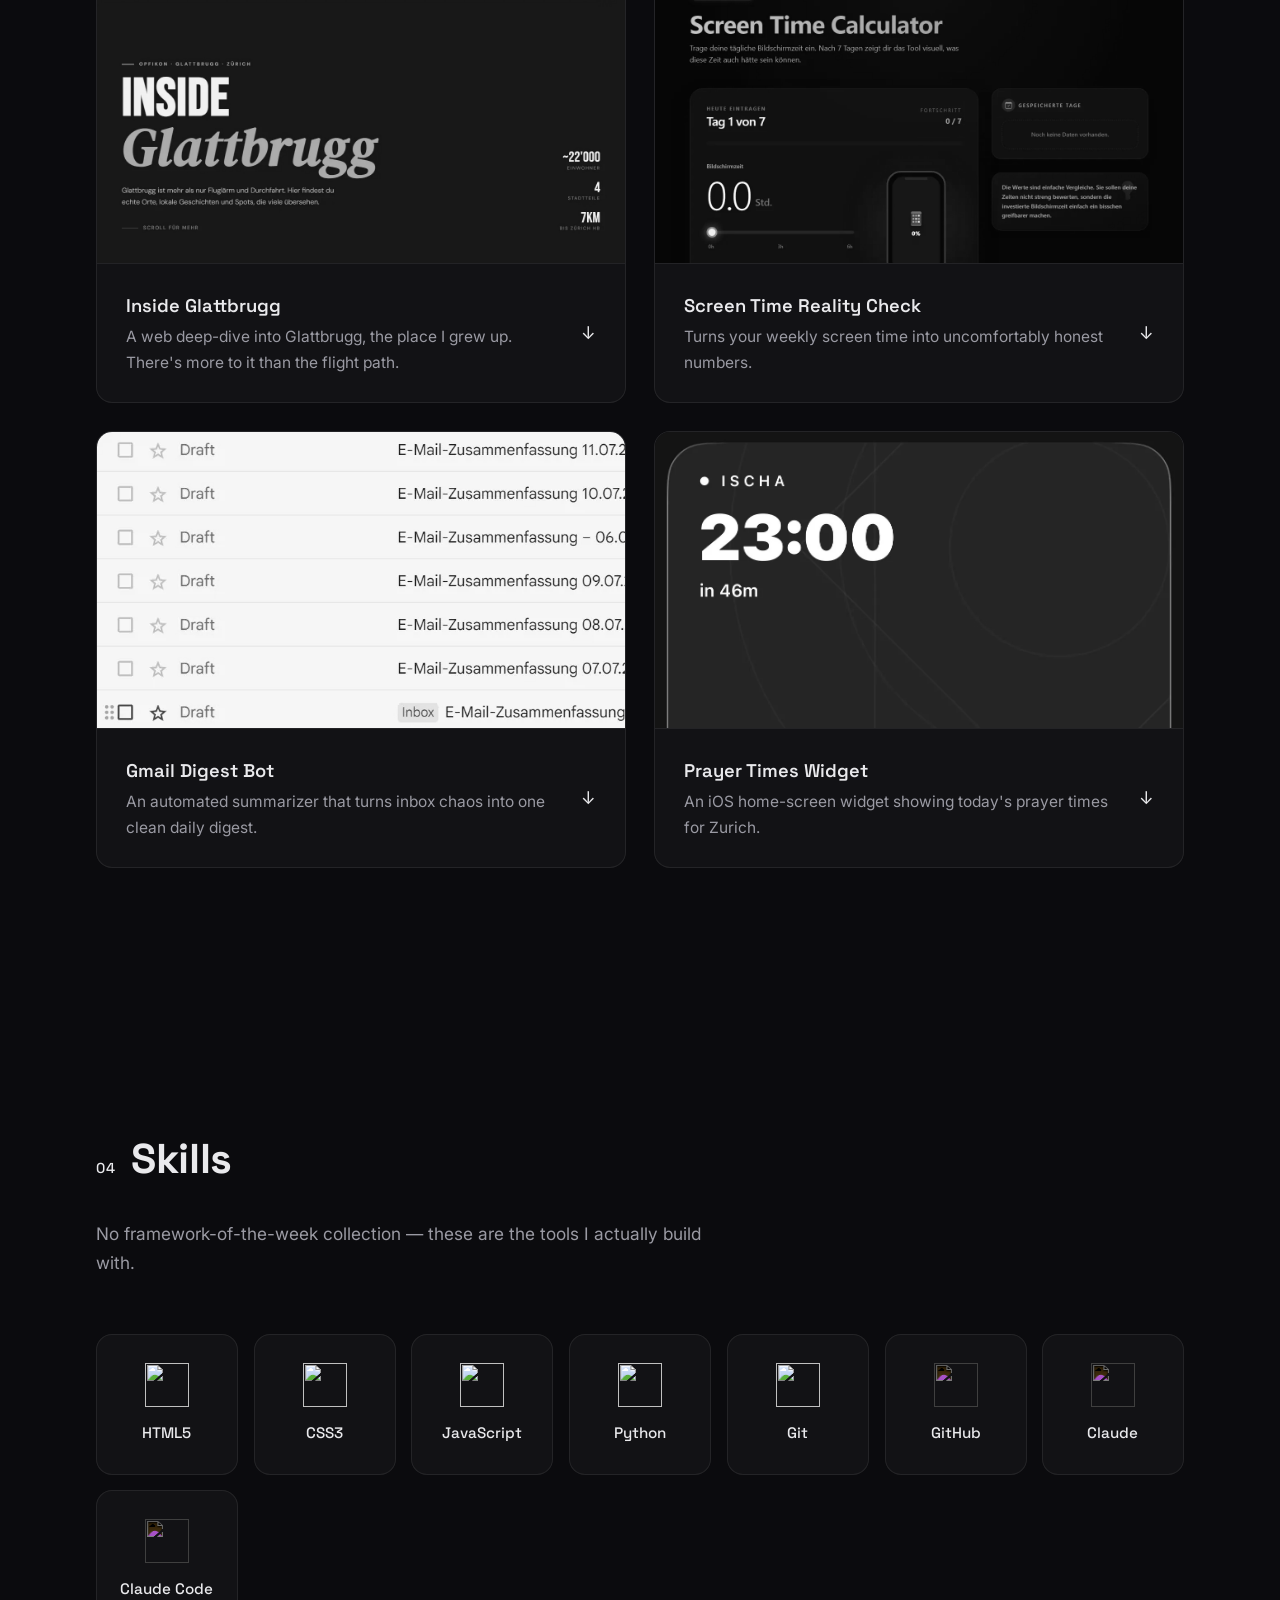
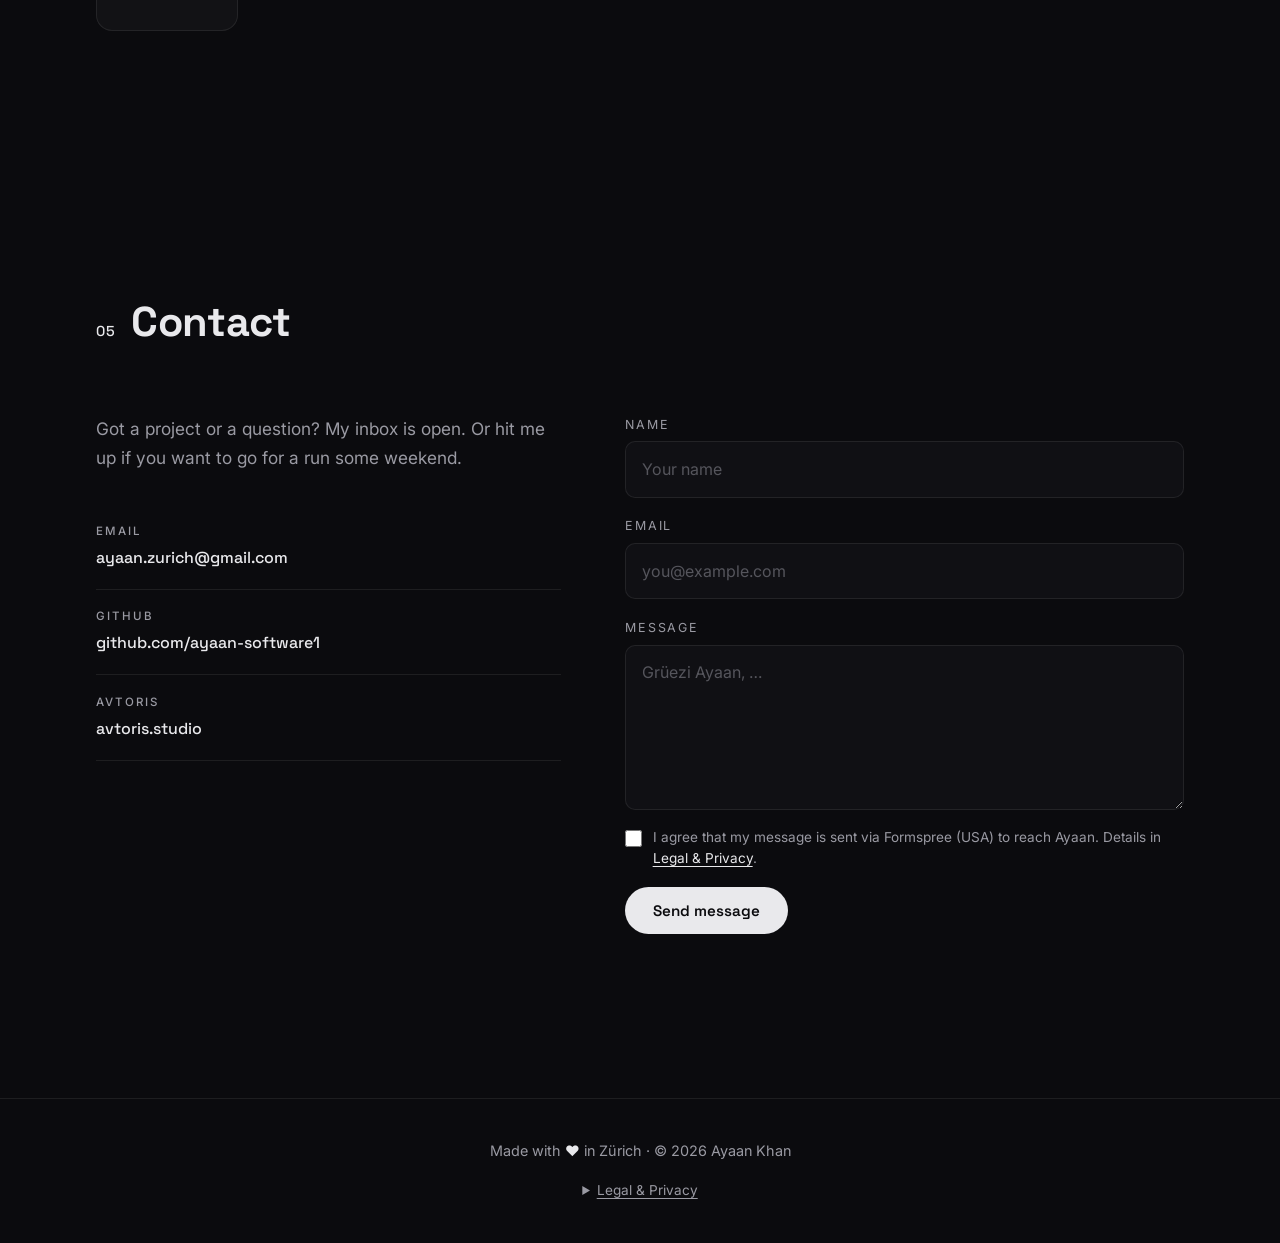
==== commit b1a91ac6: "Add link-preview image and Open Graph tags - og-image.png (1200x630): big AK monogram on black, "Co-" ====
--- a/index.html
+++ b/index.html
@@ -7,6 +7,23 @@
   <meta name="description" content="Ayaan Khan, Applikationsentwickler in the making from Zurich.">
   <title>Ayaan Khan · Portfolio</title>
   <link rel="icon" type="image/svg+xml" href="favicon.svg">
+  <link rel="canonical" href="https://ayaankhan.dev/">
+
+  <!-- Link previews (WhatsApp, iMessage, LinkedIn, Slack, Discord, X).
+       Image source: og/template.html. URLs must be absolute. -->
+  <meta property="og:type" content="website">
+  <meta property="og:url" content="https://ayaankhan.dev/">
+  <meta property="og:site_name" content="Ayaan Khan">
+  <meta property="og:title" content="Ayaan Khan · Portfolio">
+  <meta property="og:description" content="Applikationsentwickler in the making from Zurich. Co-founder of Avtoris, next stop Google.">
+  <meta property="og:image" content="https://ayaankhan.dev/og-image.png">
+  <meta property="og:image:width" content="1200">
+  <meta property="og:image:height" content="630">
+  <meta property="og:image:alt" content="AK logo. Ayaan Khan, Zurich: co-founder, developer, @ Google. ayaankhan.dev">
+  <meta name="twitter:card" content="summary_large_image">
+  <meta name="twitter:title" content="Ayaan Khan · Portfolio">
+  <meta name="twitter:description" content="Applikationsentwickler in the making from Zurich. Co-founder of Avtoris, next stop Google.">
+  <meta name="twitter:image" content="https://ayaankhan.dev/og-image.png">
   <link rel="preconnect" href="https://fonts.googleapis.com">
   <link rel="preconnect" href="https://fonts.gstatic.com" crossorigin>
   <link href="https://fonts.googleapis.com/css2?family=Inter:wght@400;500;600&family=Space+Grotesk:wght@500;600;700&display=swap" rel="stylesheet">
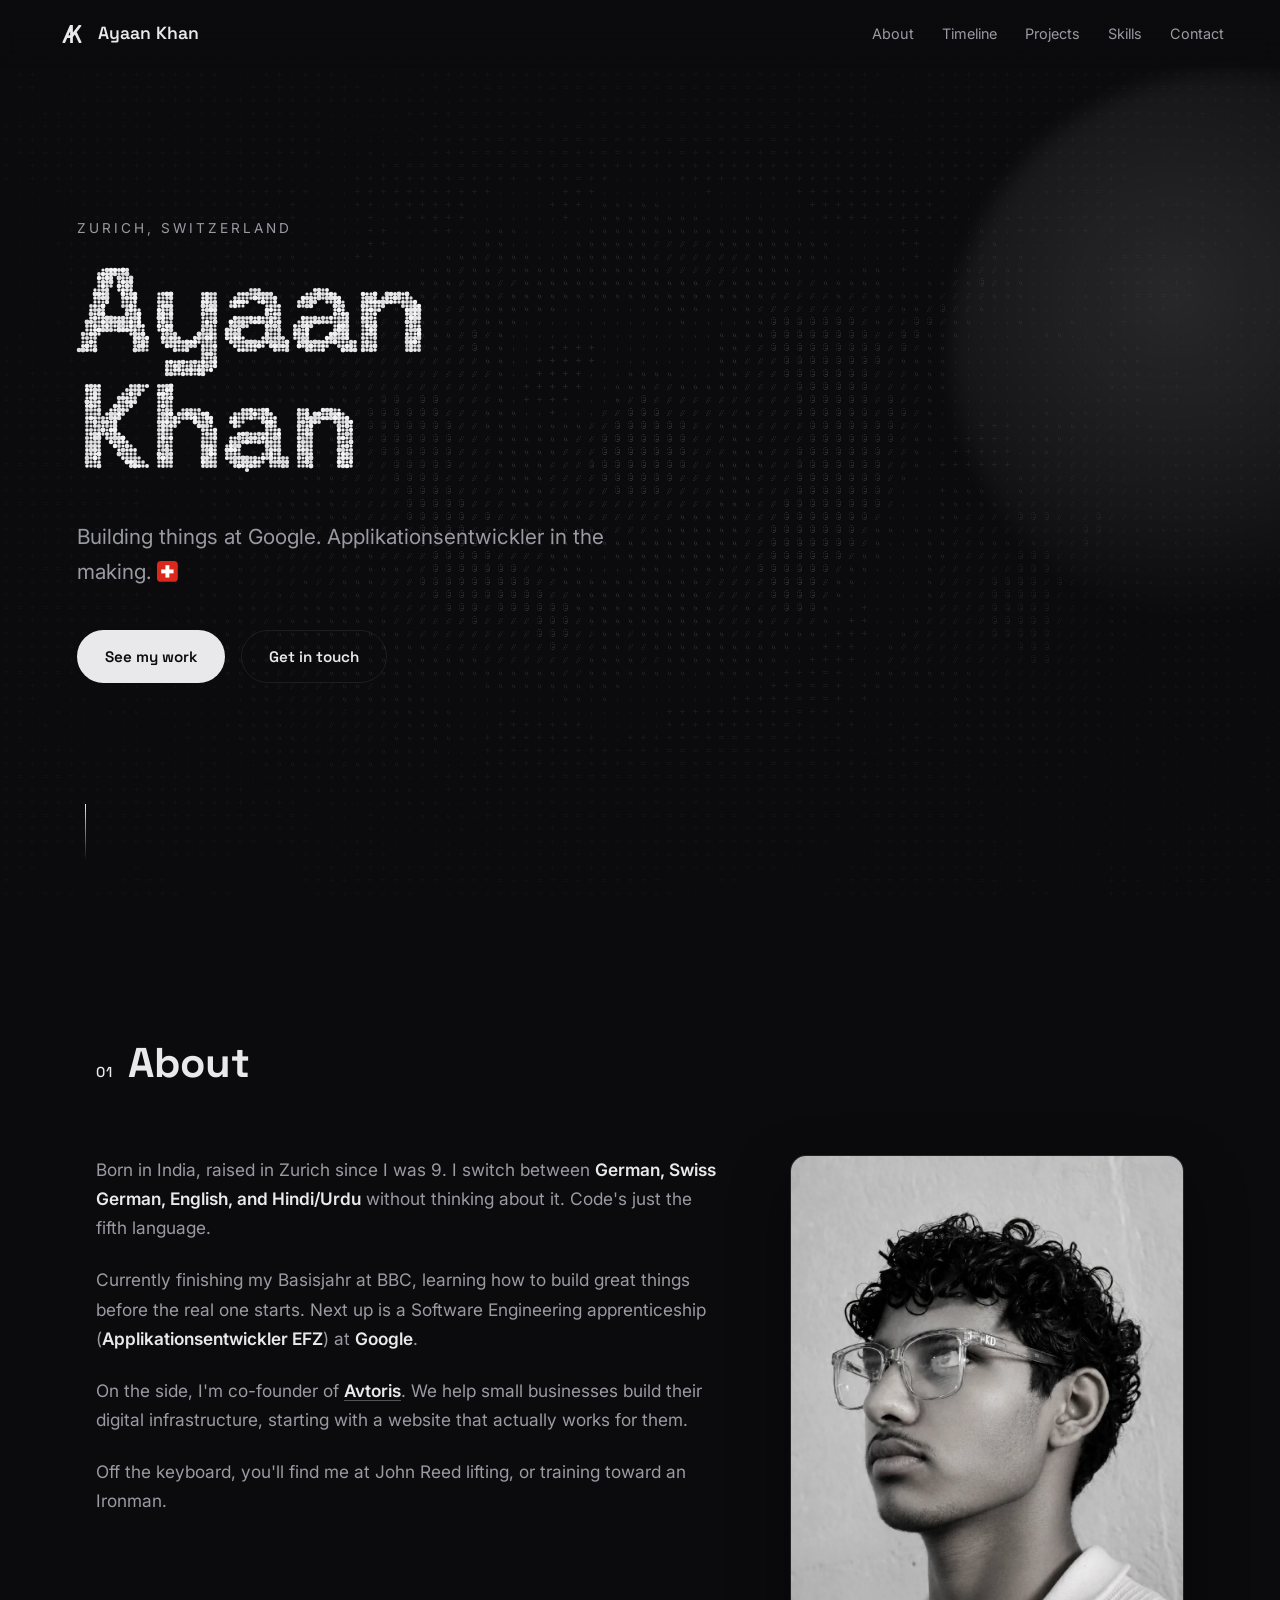
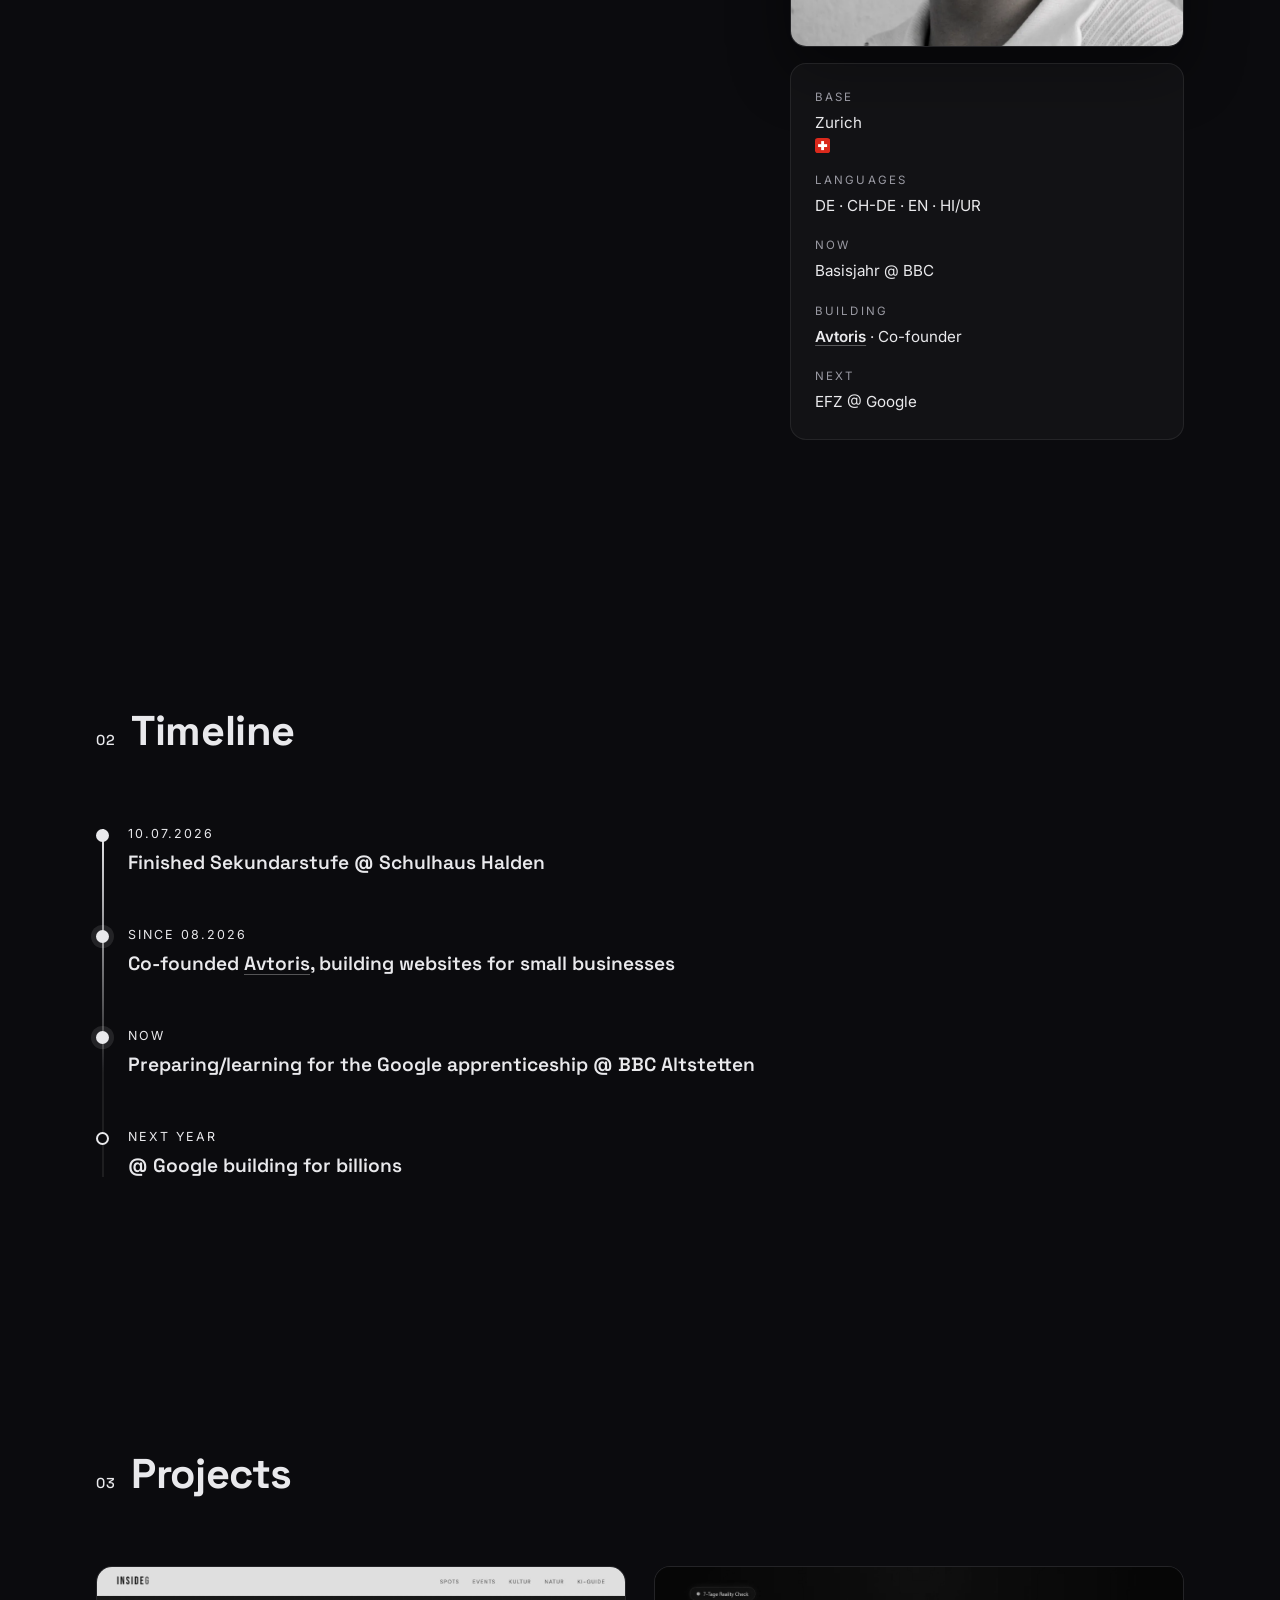
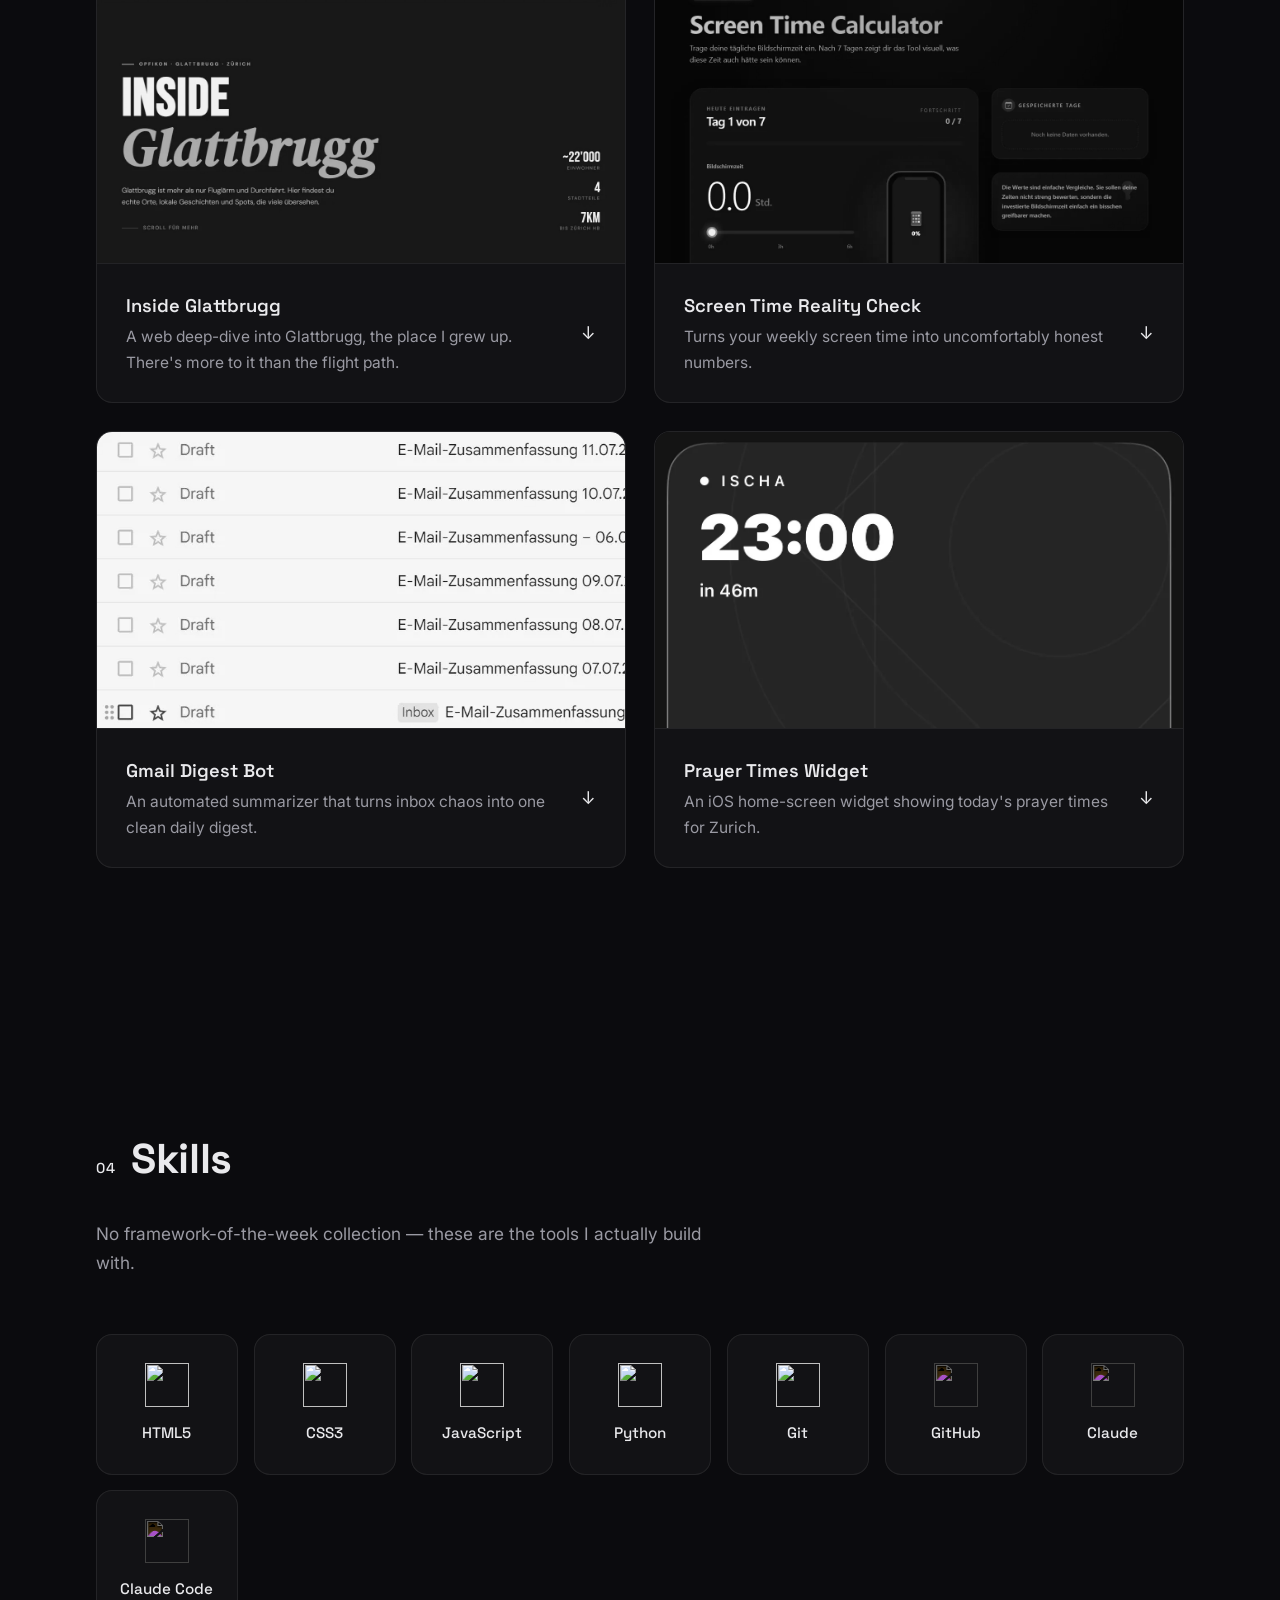
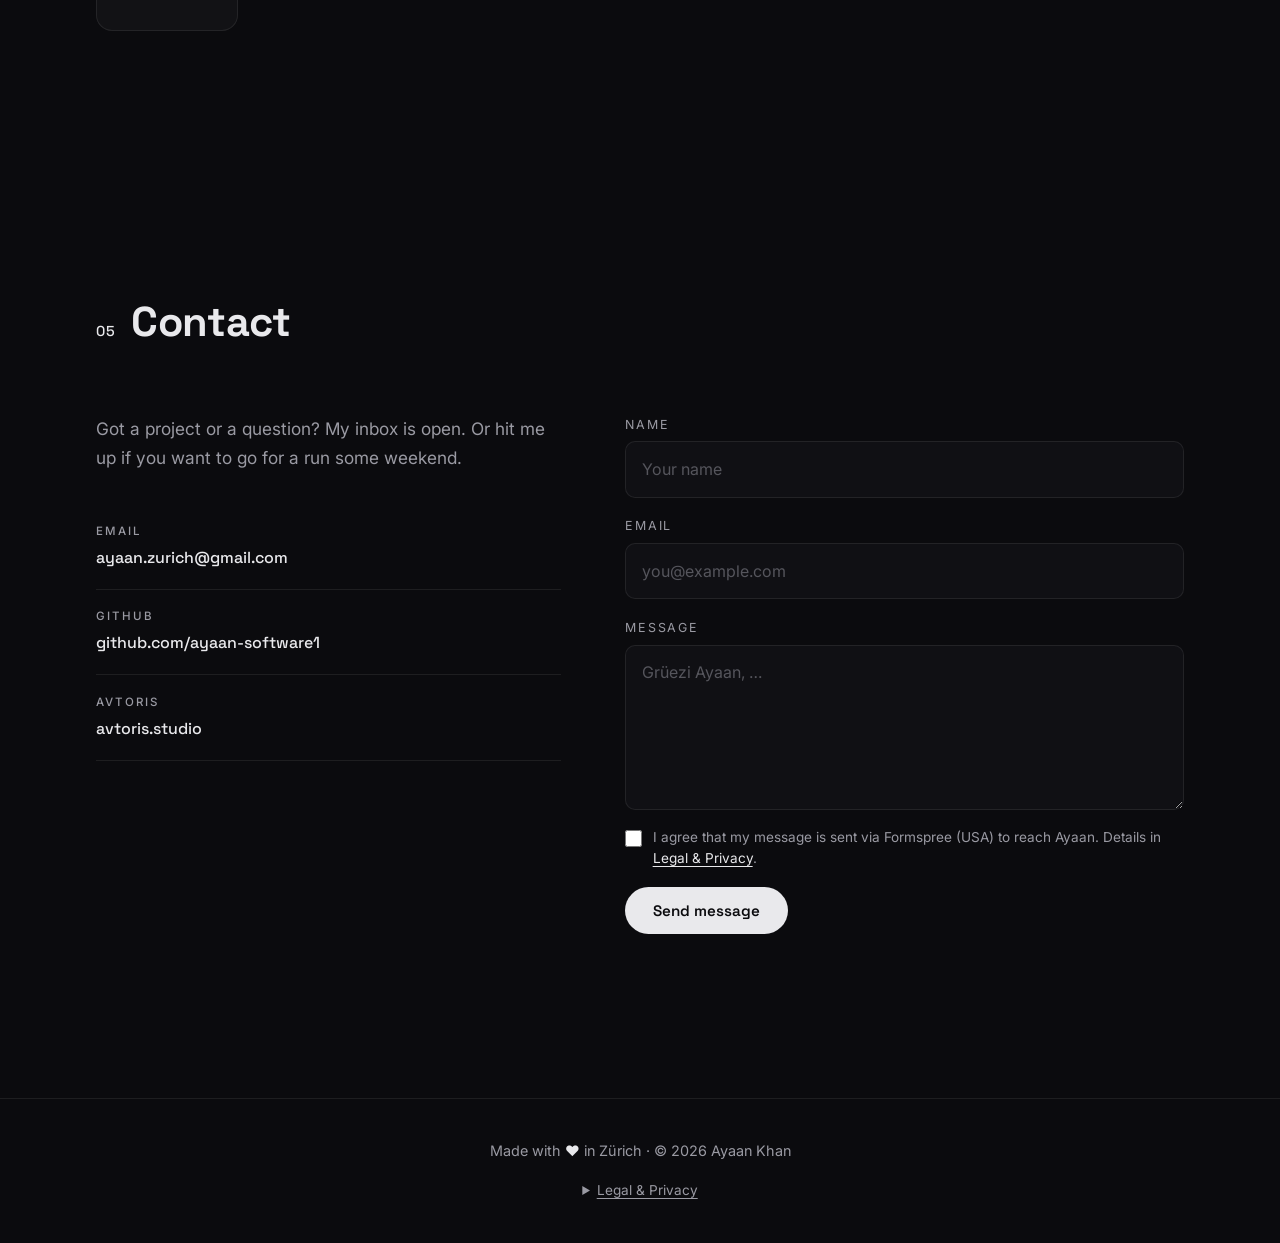
==== commit e47521b8: "Center the link-preview image and refresh site icons - og-image.png: centred layout so WhatsApp Desk" ====
--- a/index.html
+++ b/index.html
@@ -6,7 +6,10 @@
   <meta name="robots" content="index, follow">
   <meta name="description" content="Ayaan Khan, Applikationsentwickler in the making from Zurich.">
   <title>Ayaan Khan · Portfolio</title>
-  <link rel="icon" type="image/svg+xml" href="favicon.svg">
+  <!-- ?v= forces browsers to drop cached icons; bump it when the logo changes -->
+  <link rel="icon" type="image/svg+xml" href="favicon.svg?v=2">
+  <link rel="icon" type="image/png" sizes="48x48" href="favicon-48.png?v=2">
+  <link rel="apple-touch-icon" href="apple-touch-icon.png?v=2">
   <link rel="canonical" href="https://ayaankhan.dev/">
 
   <!-- Link previews (WhatsApp, iMessage, LinkedIn, Slack, Discord, X).
@@ -16,14 +19,14 @@
   <meta property="og:site_name" content="Ayaan Khan">
   <meta property="og:title" content="Ayaan Khan · Portfolio">
   <meta property="og:description" content="Applikationsentwickler in the making from Zurich. Co-founder of Avtoris, next stop Google.">
-  <meta property="og:image" content="https://ayaankhan.dev/og-image.png">
+  <meta property="og:image" content="https://ayaankhan.dev/og-image.png?v=2">
   <meta property="og:image:width" content="1200">
   <meta property="og:image:height" content="630">
   <meta property="og:image:alt" content="AK logo. Ayaan Khan, Zurich: co-founder, developer, @ Google. ayaankhan.dev">
   <meta name="twitter:card" content="summary_large_image">
   <meta name="twitter:title" content="Ayaan Khan · Portfolio">
   <meta name="twitter:description" content="Applikationsentwickler in the making from Zurich. Co-founder of Avtoris, next stop Google.">
-  <meta name="twitter:image" content="https://ayaankhan.dev/og-image.png">
+  <meta name="twitter:image" content="https://ayaankhan.dev/og-image.png?v=2">
   <link rel="preconnect" href="https://fonts.googleapis.com">
   <link rel="preconnect" href="https://fonts.gstatic.com" crossorigin>
   <link href="https://fonts.googleapis.com/css2?family=Inter:wght@400;500;600&family=Space+Grotesk:wght@500;600;700&display=swap" rel="stylesheet">
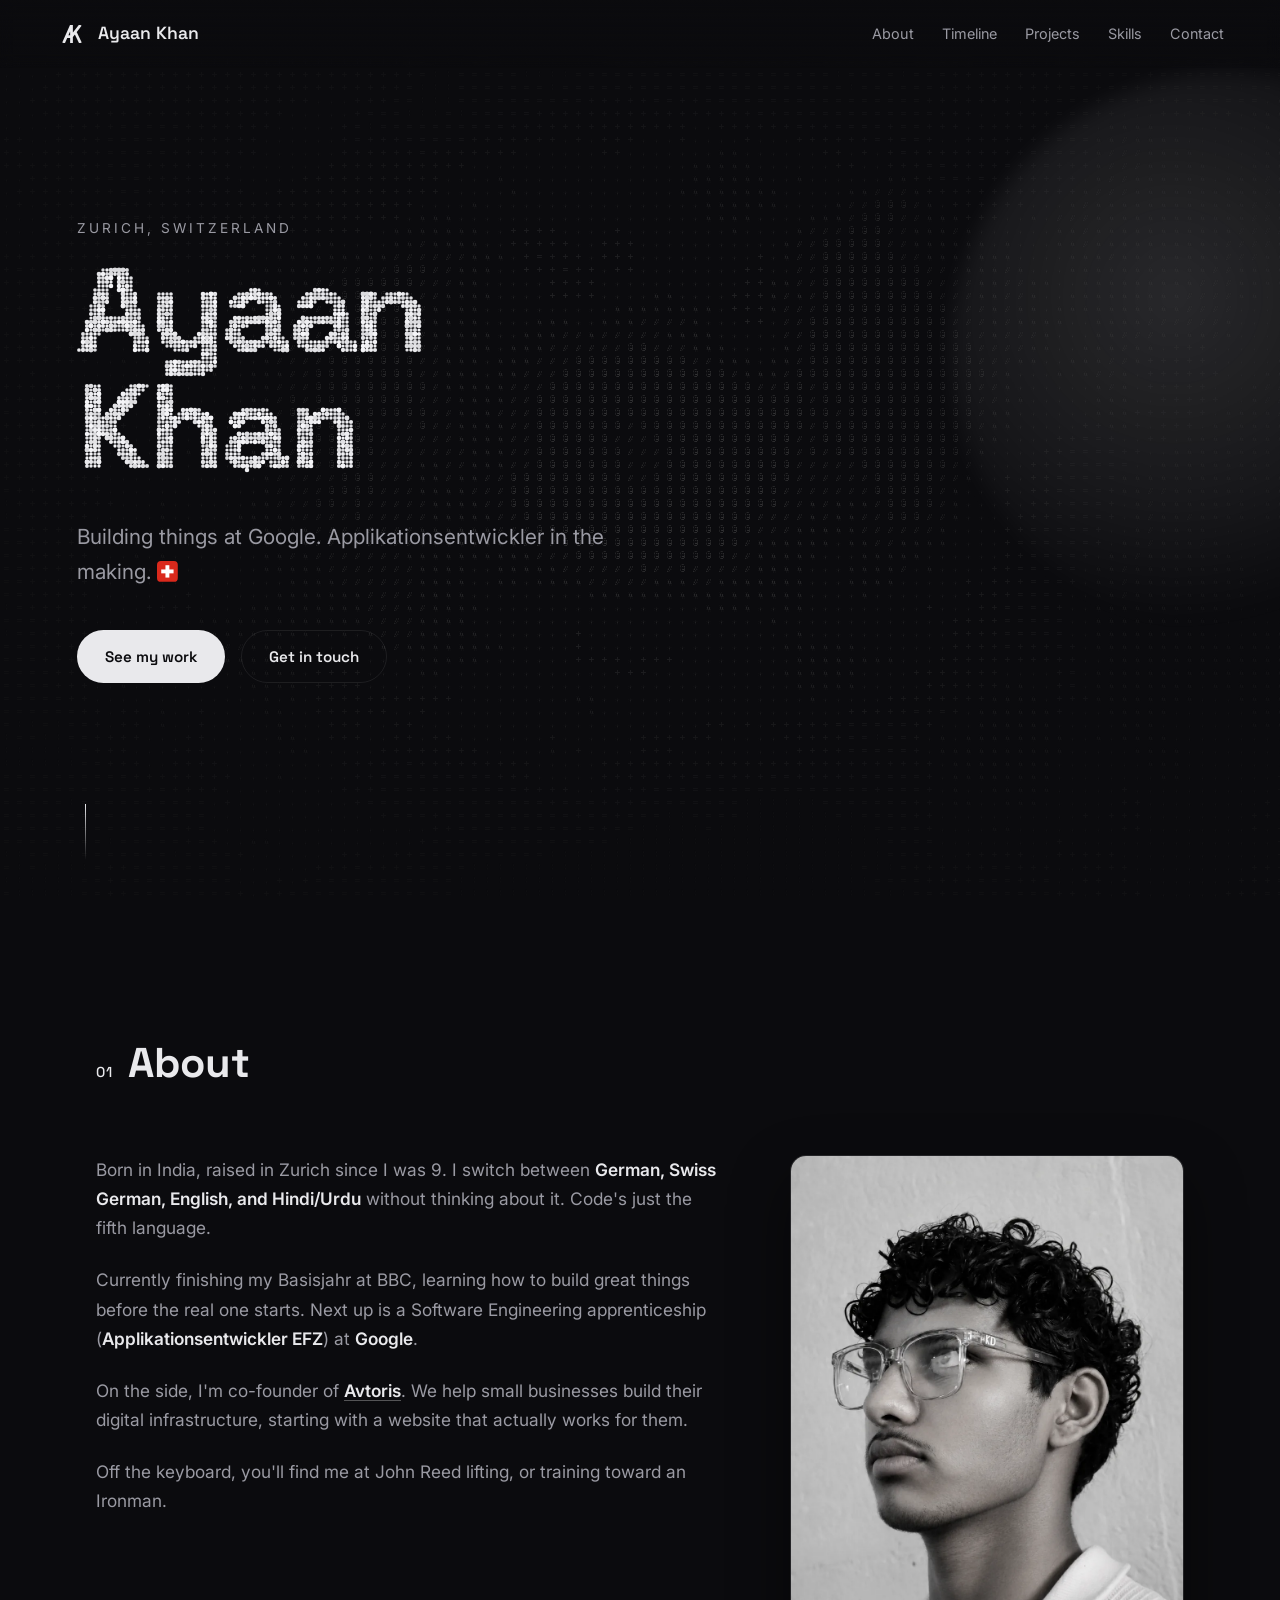
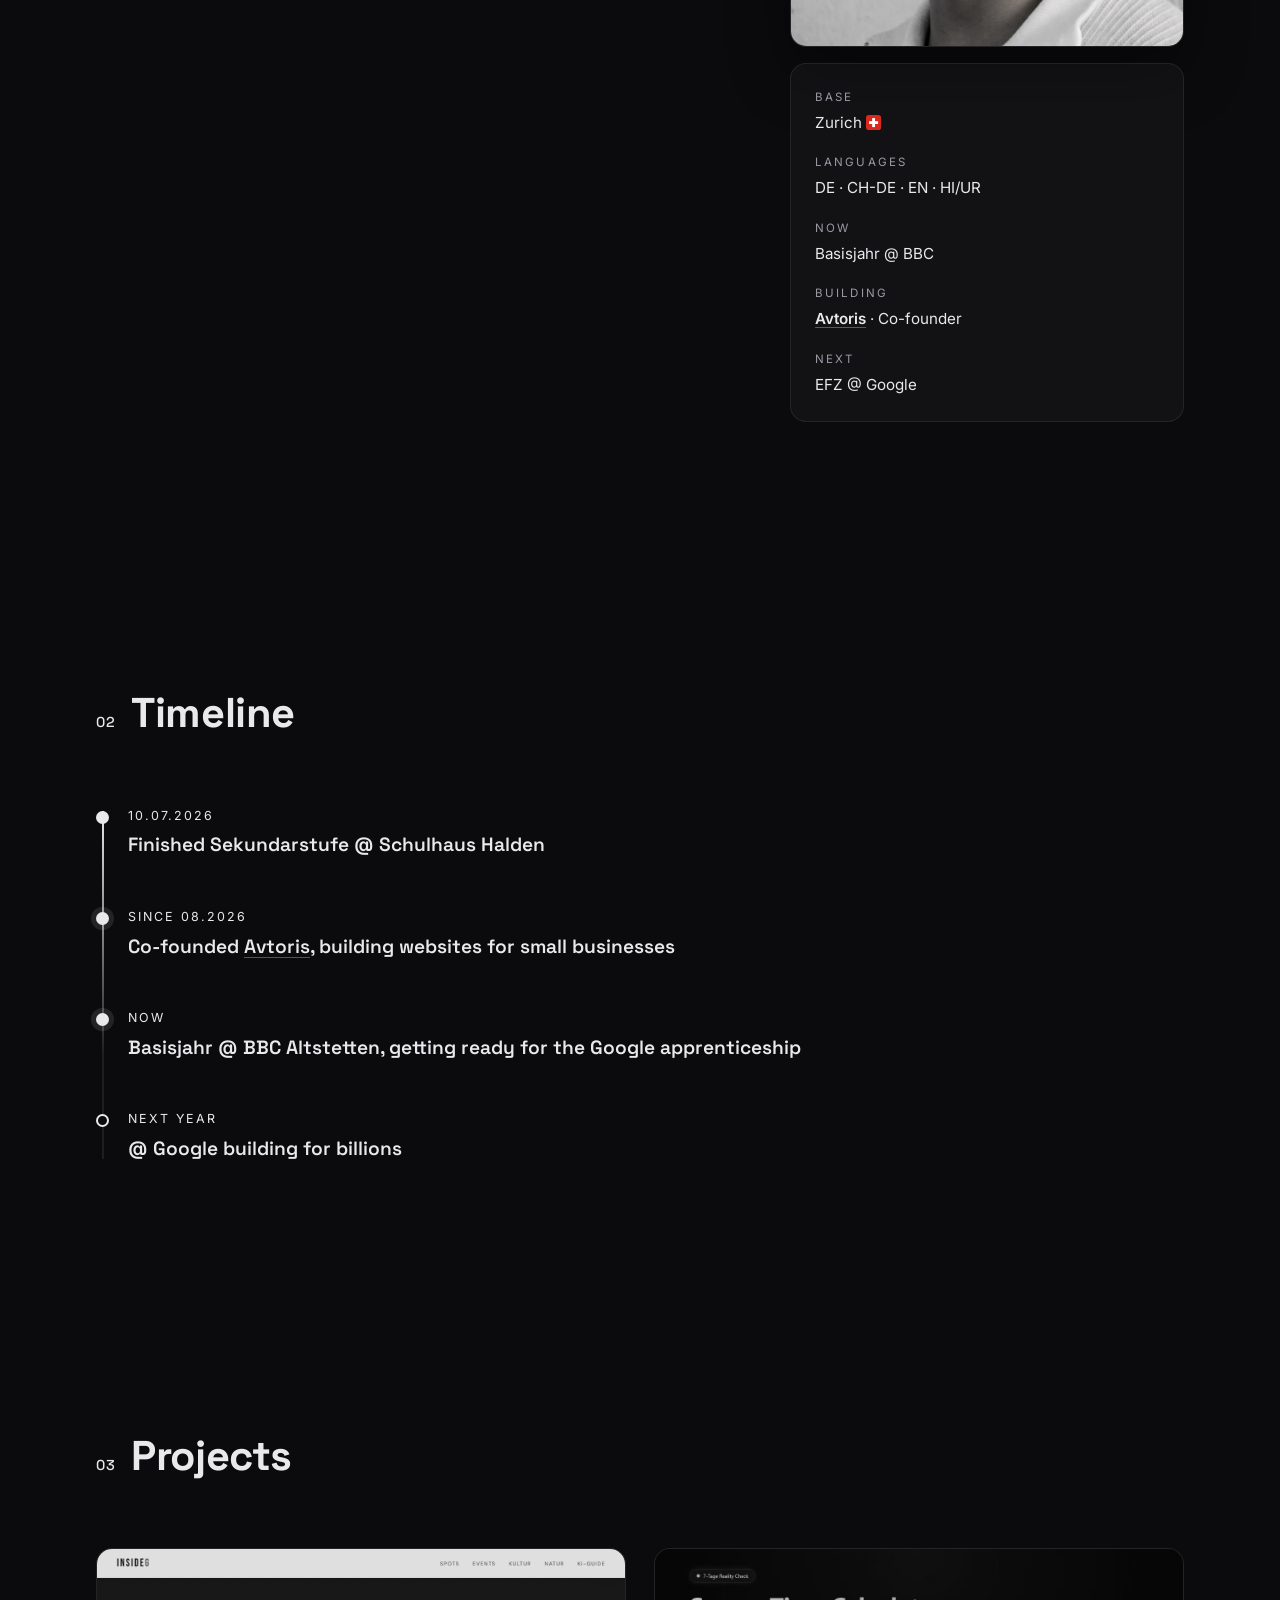
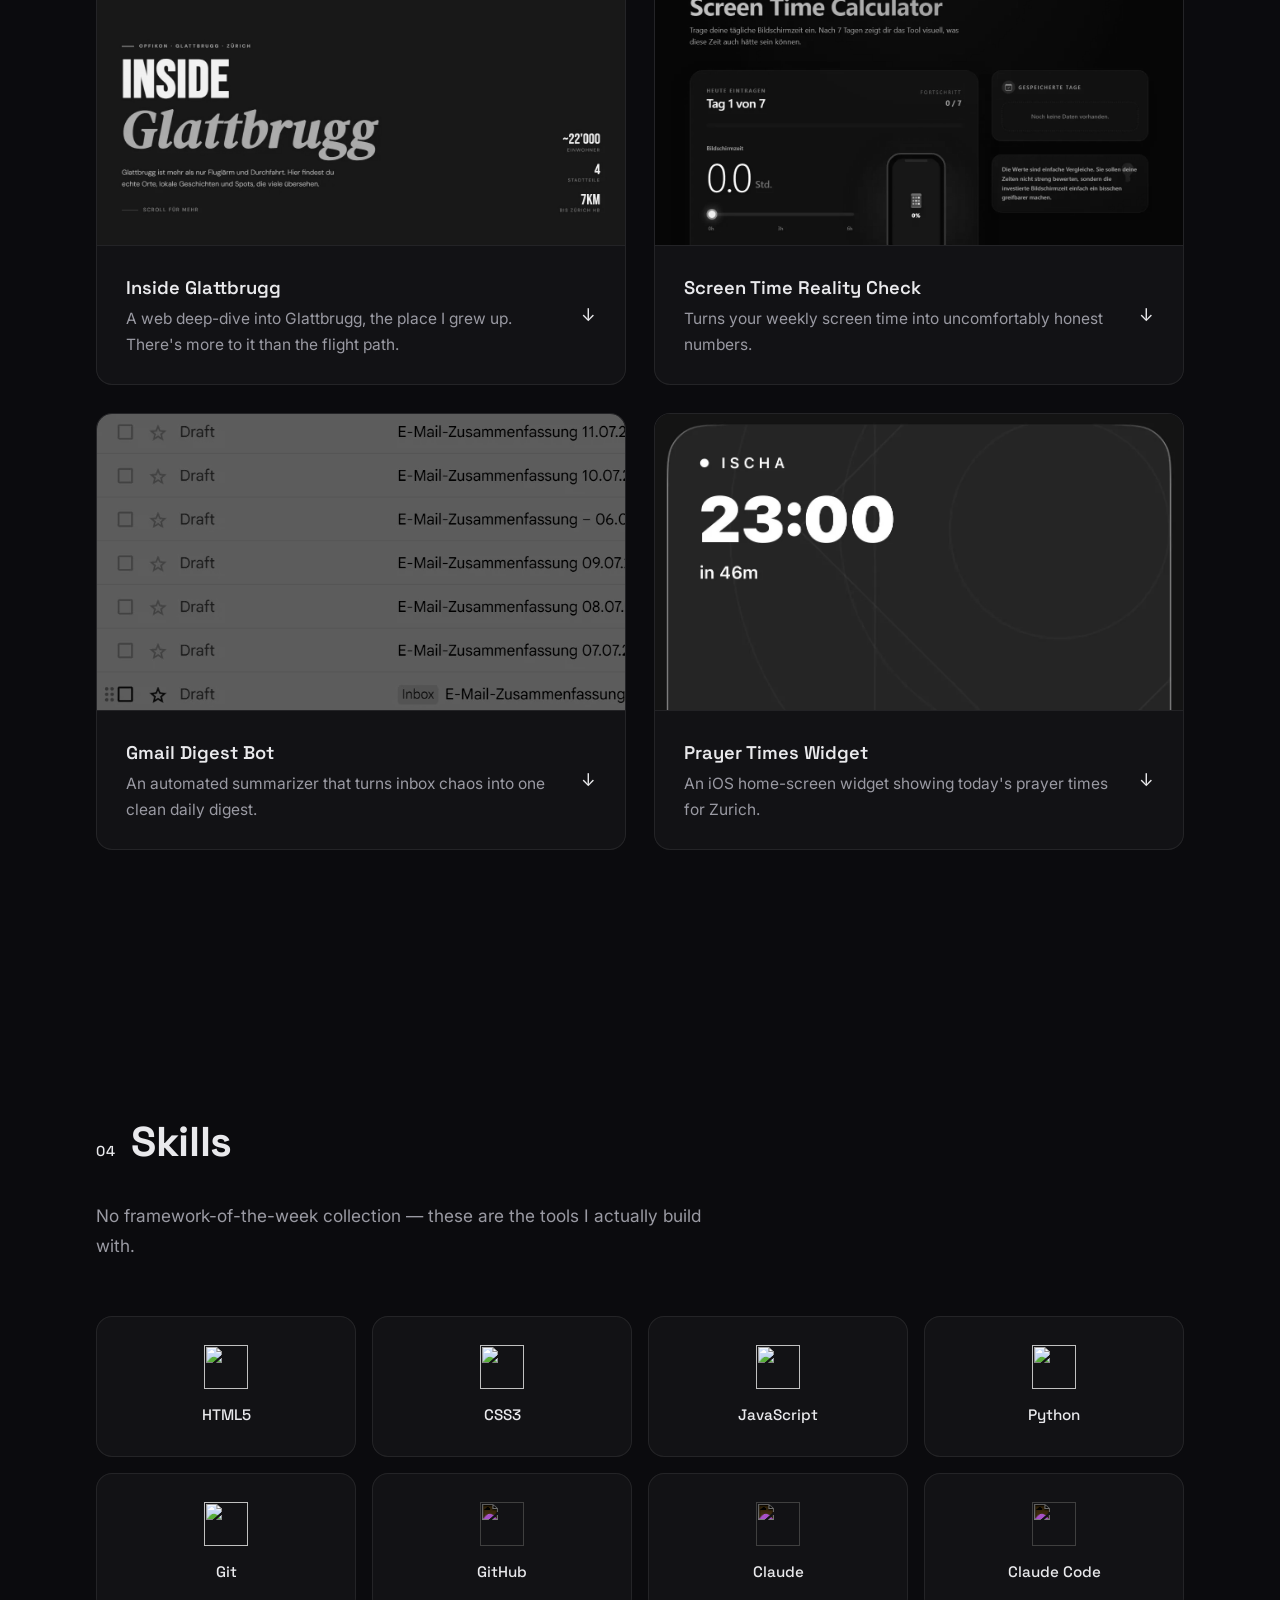
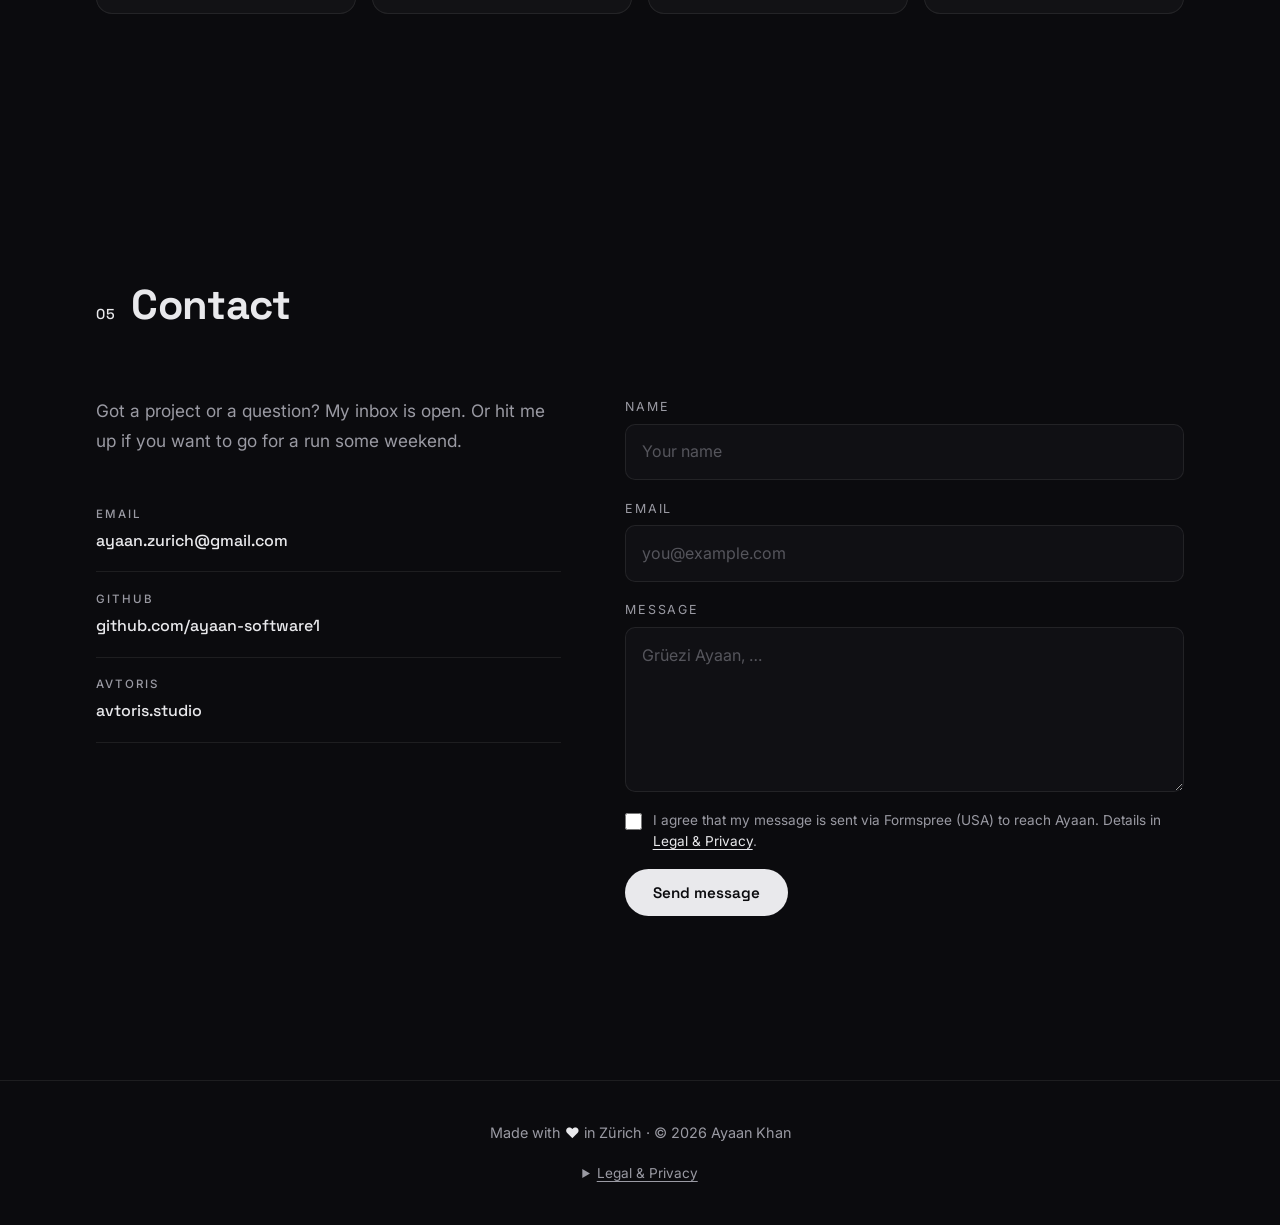
==== commit bb1430fe: "Polish design after full-site review - ASCII field: drop the scroll density lift and fade intensity " ====
--- a/index.html
+++ b/index.html
@@ -66,7 +66,7 @@
         <p class="hero__kicker">Zurich, Switzerland</p>
         <h1 class="hero__name">Ayaan<br>Khan</h1>
         <p class="hero__line">
-          Building things at Google. Applikationsentwickler in the making.
+          Building things at Google. <span lang="de">Applikationsentwickler</span> in the making.
           <span class="tooltip" data-tip="Grüezi mitenand! 🫡"><svg class="flag-ch" viewBox="0 0 32 32" aria-label="Switzerland" role="img"><rect width="32" height="32" rx="6" fill="#da291c"/><rect x="13" y="6.5" width="6" height="19" fill="#fff"/><rect x="6.5" y="13" width="19" height="6" fill="#fff"/></svg></span>
         </p>
         <div class="hero__cta">
@@ -93,7 +93,7 @@
             <p class="reveal">
               Currently finishing my Basisjahr at BBC, learning how to build
               great things before the real one starts. Next up is a Software
-              Engineering apprenticeship (<strong>Applikationsentwickler EFZ</strong>)
+              Engineering apprenticeship (<strong lang="de">Applikationsentwickler EFZ</strong>)
               at <strong>Google</strong>.
             </p>
             <p class="reveal">
@@ -110,7 +110,7 @@
           <div class="about__side">
             <img class="about__portrait reveal" src="Ayaan_Portrait.webp" alt="Portrait of Ayaan Khan" width="960" height="1319" loading="lazy">
             <ul class="about__facts reveal">
-            <li><span>Base</span>Zurich <svg class="flag-ch" viewBox="0 0 32 32" aria-hidden="true"><rect width="32" height="32" rx="6" fill="#da291c"/><rect x="13" y="6.5" width="6" height="19" fill="#fff"/><rect x="6.5" y="13" width="19" height="6" fill="#fff"/></svg></li>
+            <li><span>Base</span><div>Zurich <svg class="flag-ch" viewBox="0 0 32 32" aria-hidden="true"><rect width="32" height="32" rx="6" fill="#da291c"/><rect x="13" y="6.5" width="6" height="19" fill="#fff"/><rect x="6.5" y="13" width="19" height="6" fill="#fff"/></svg></div></li>
             <li><span>Languages</span>DE · CH-DE · EN · HI/UR</li>
             <li><span>Now</span>Basisjahr @ BBC</li>
             <li><span>Building</span><div><a class="about__link" href="https://avtoris.studio" target="_blank" rel="noopener noreferrer">Avtoris</a> · Co-founder</div></li>
@@ -139,7 +139,7 @@
           <li class="timeline__item reveal">
             <div class="timeline__dot timeline__dot--now"></div>
             <p class="timeline__date">Now</p>
-            <h3 class="timeline__title">Preparing/learning for the Google apprenticeship @ BBC Altstetten</h3>
+            <h3 class="timeline__title">Basisjahr @ BBC Altstetten, getting ready for the Google apprenticeship</h3>
           </li>
           <li class="timeline__item reveal">
             <div class="timeline__dot"></div>
@@ -191,7 +191,7 @@
           </article>
 
           <article class="project reveal magnetic-card">
-            <div class="project__thumb" aria-hidden="true"><img src="img/project-gmail-digest.webp" alt="" width="727" height="409" loading="lazy"></div>
+            <div class="project__thumb project__thumb--light" aria-hidden="true"><img src="img/project-gmail-digest.webp" alt="" width="727" height="409" loading="lazy"></div>
             <button class="project__head" aria-expanded="false">
               <div>
                 <h3 class="project__title">Gmail Digest Bot</h3>
--- a/css/style.css
+++ b/css/style.css
@@ -206,6 +206,10 @@
   user-select: none;
 }
 
+/* Long German words (Applikationsentwickler) hyphenate on narrow phones
+   instead of running off-screen; scoped to lang="de" so English doesn't. */
+[lang="de"] { hyphens: auto; -webkit-hyphens: auto; }
+
 .hero__line {
   font-size: clamp(1.05rem, 2.2vw, 1.3rem);
   color: var(--muted);
@@ -454,6 +458,10 @@
 
 .project:hover { border-color: rgba(255, 255, 255, 0.3); background: rgba(255, 255, 255, 0.045); }
 .project:hover .project__thumb img { filter: grayscale(0); }
+/* Light-theme screenshots (e.g. the Gmail inbox) would glare on the dark
+   page, so they're also dimmed at rest; hover still shows them as-is. */
+.project__thumb--light img { filter: grayscale(1) brightness(0.4) contrast(1.2); }
+.project:hover .project__thumb--light img { filter: grayscale(0) brightness(1) contrast(1); }
 
 .project__head {
   width: 100%;
@@ -523,6 +531,10 @@
   display: grid;
   grid-template-columns: repeat(auto-fit, minmax(140px, 1fr));
   gap: 1rem;
+}
+/* Fixed 4 columns on wide screens so 8 skills make two even rows */
+@media (min-width: 760px) {
+  .skills { grid-template-columns: repeat(4, 1fr); }
 }
 
 .skill {
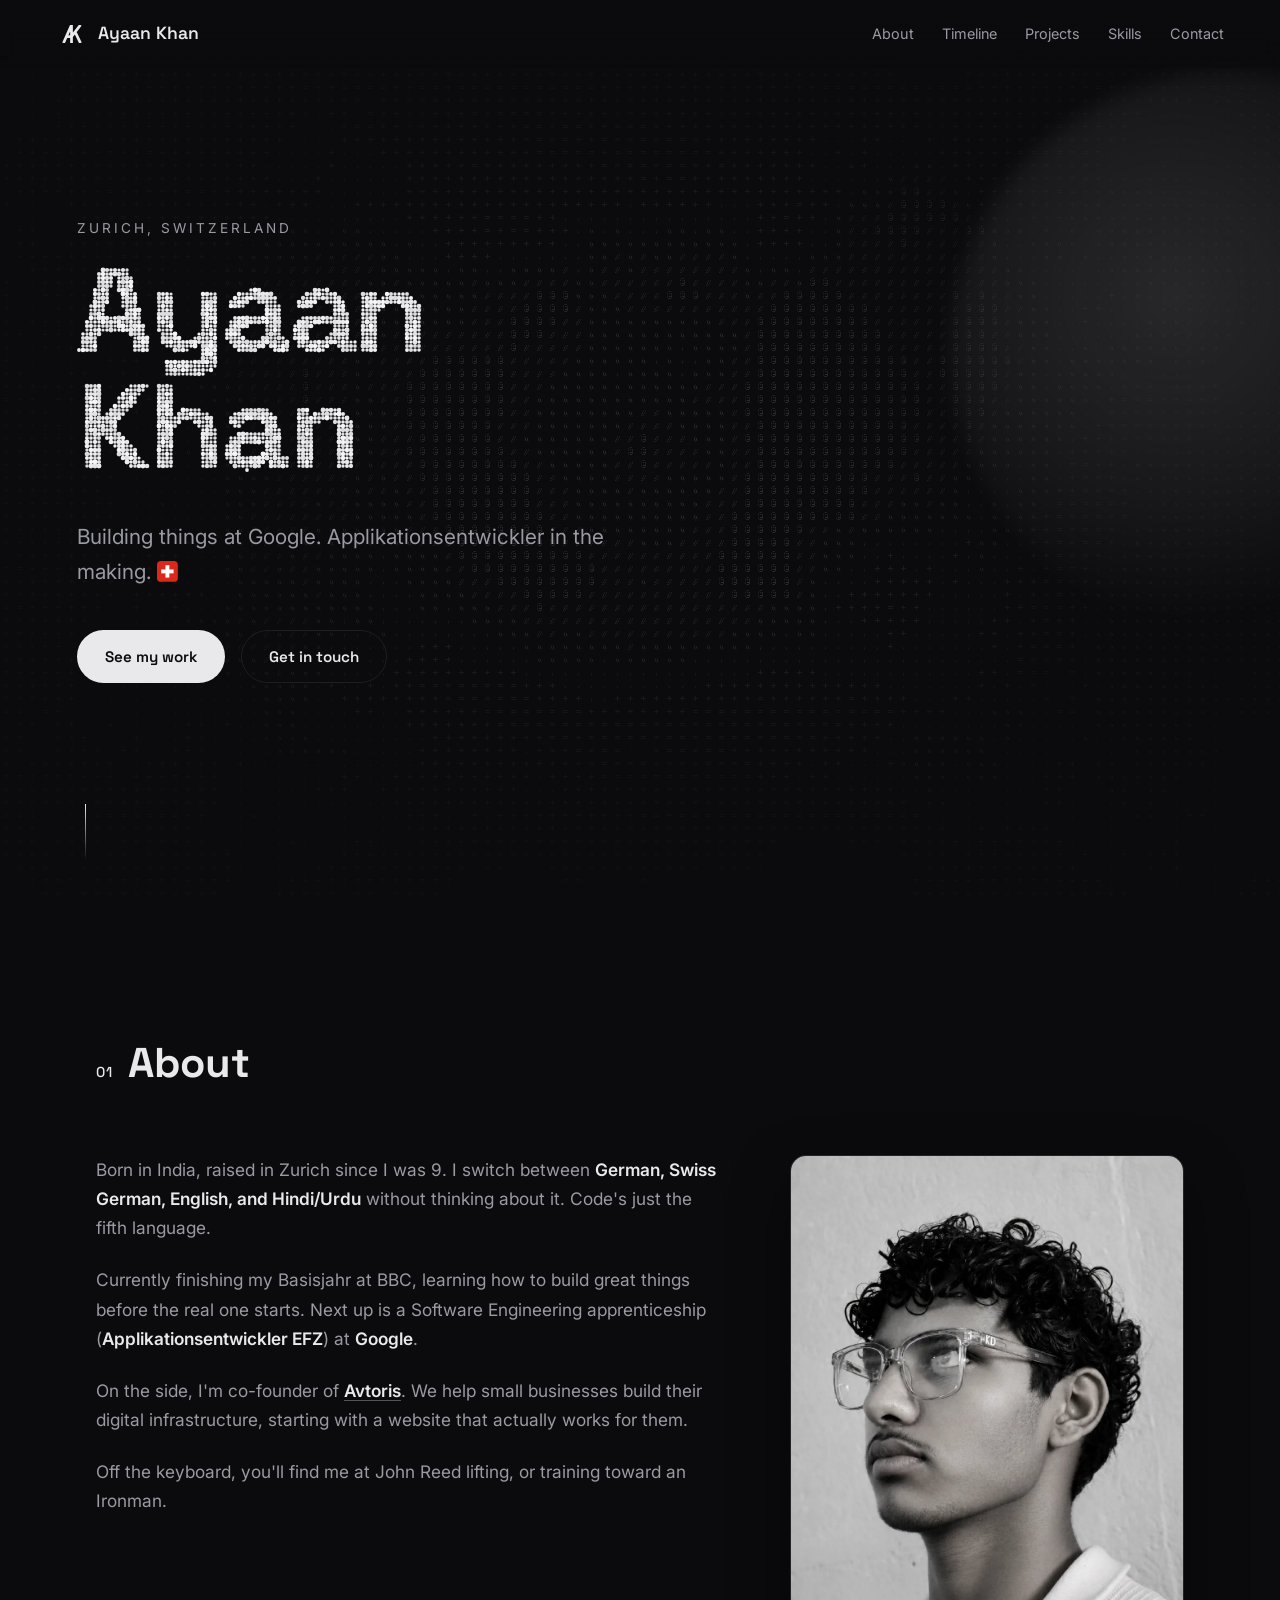
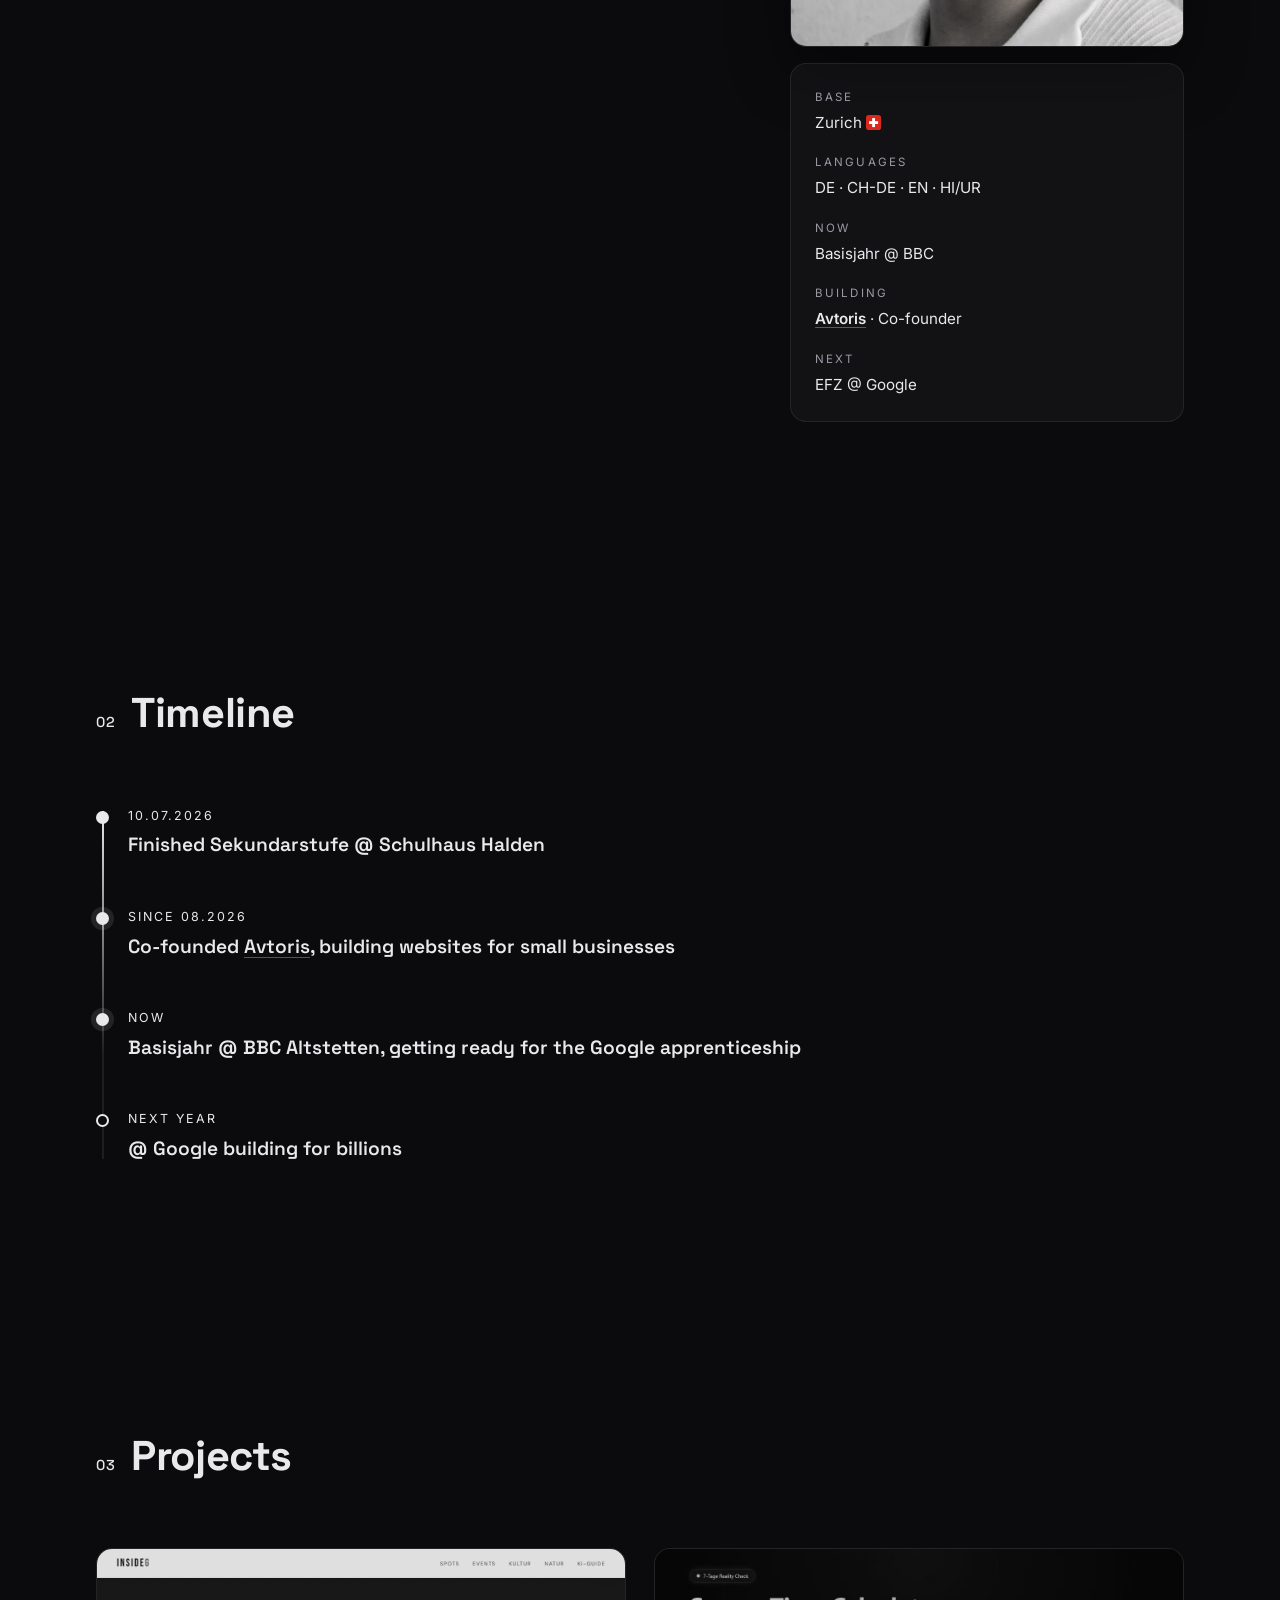
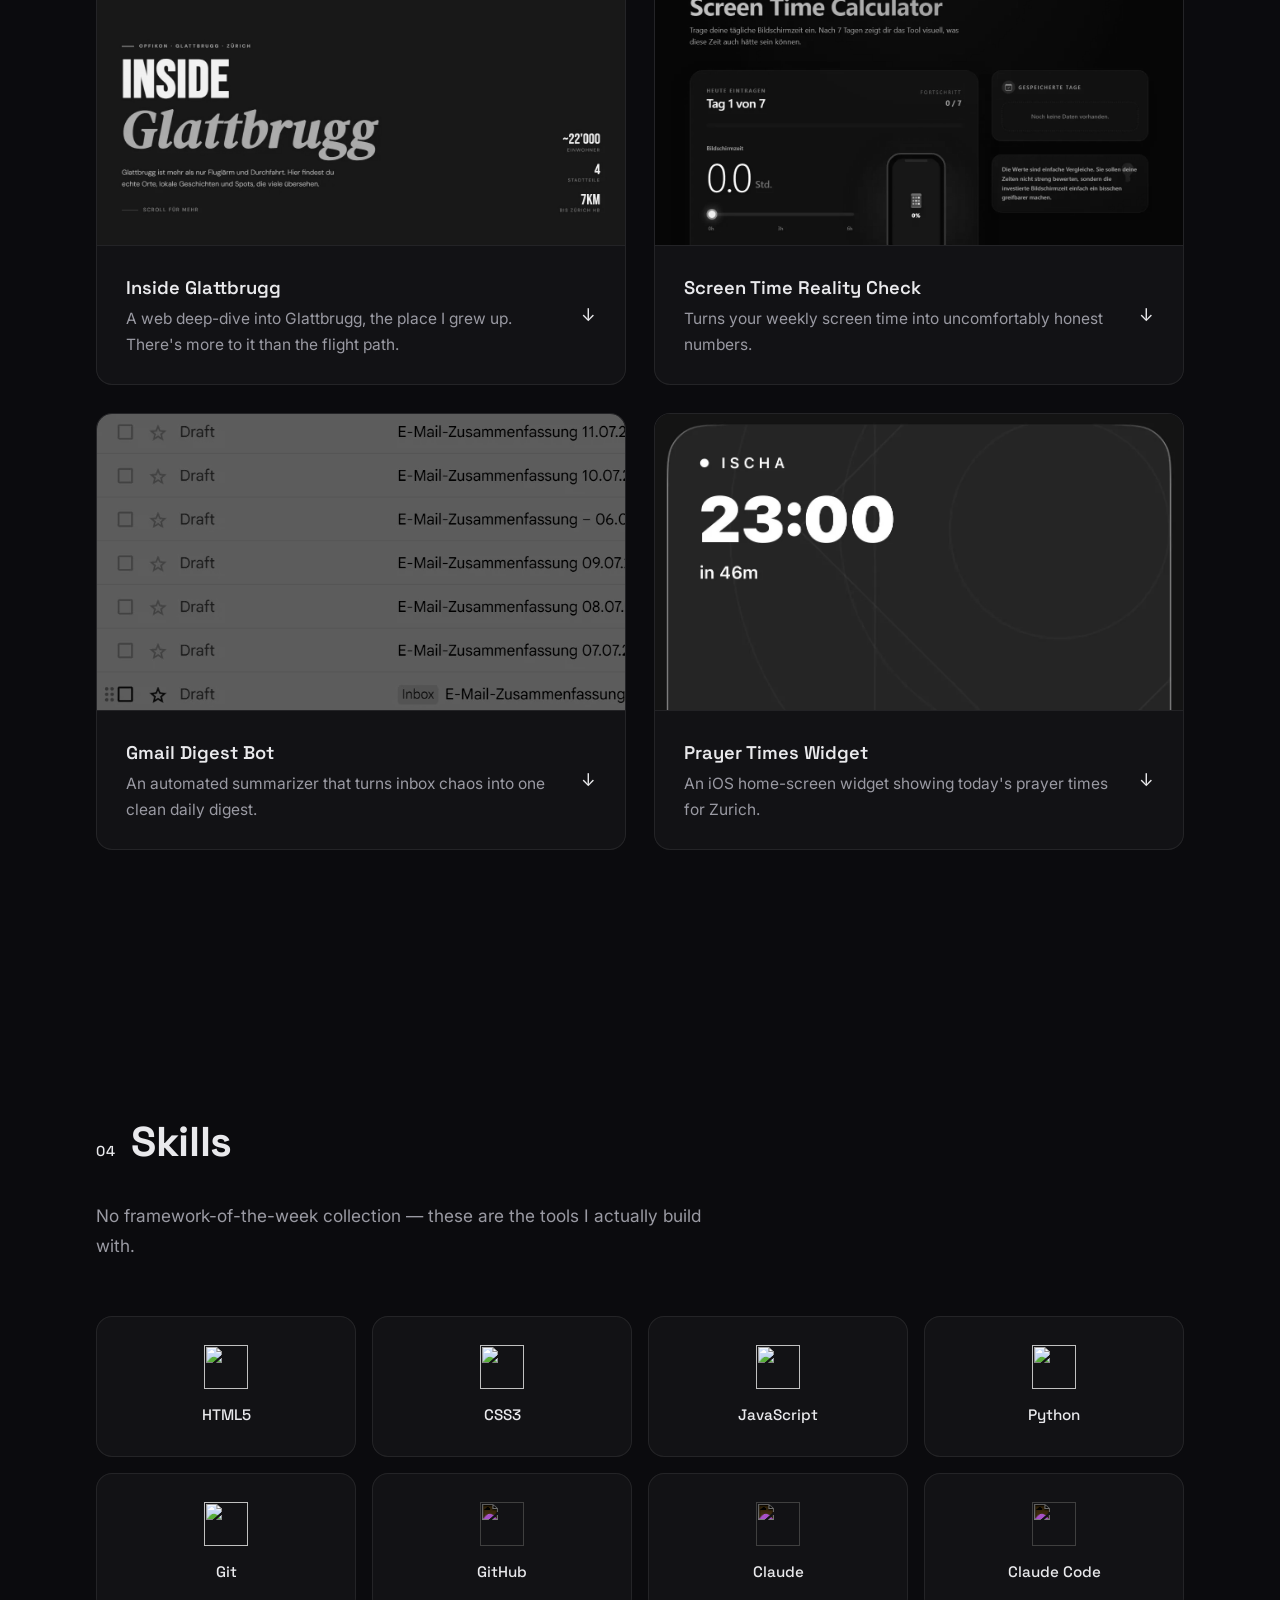
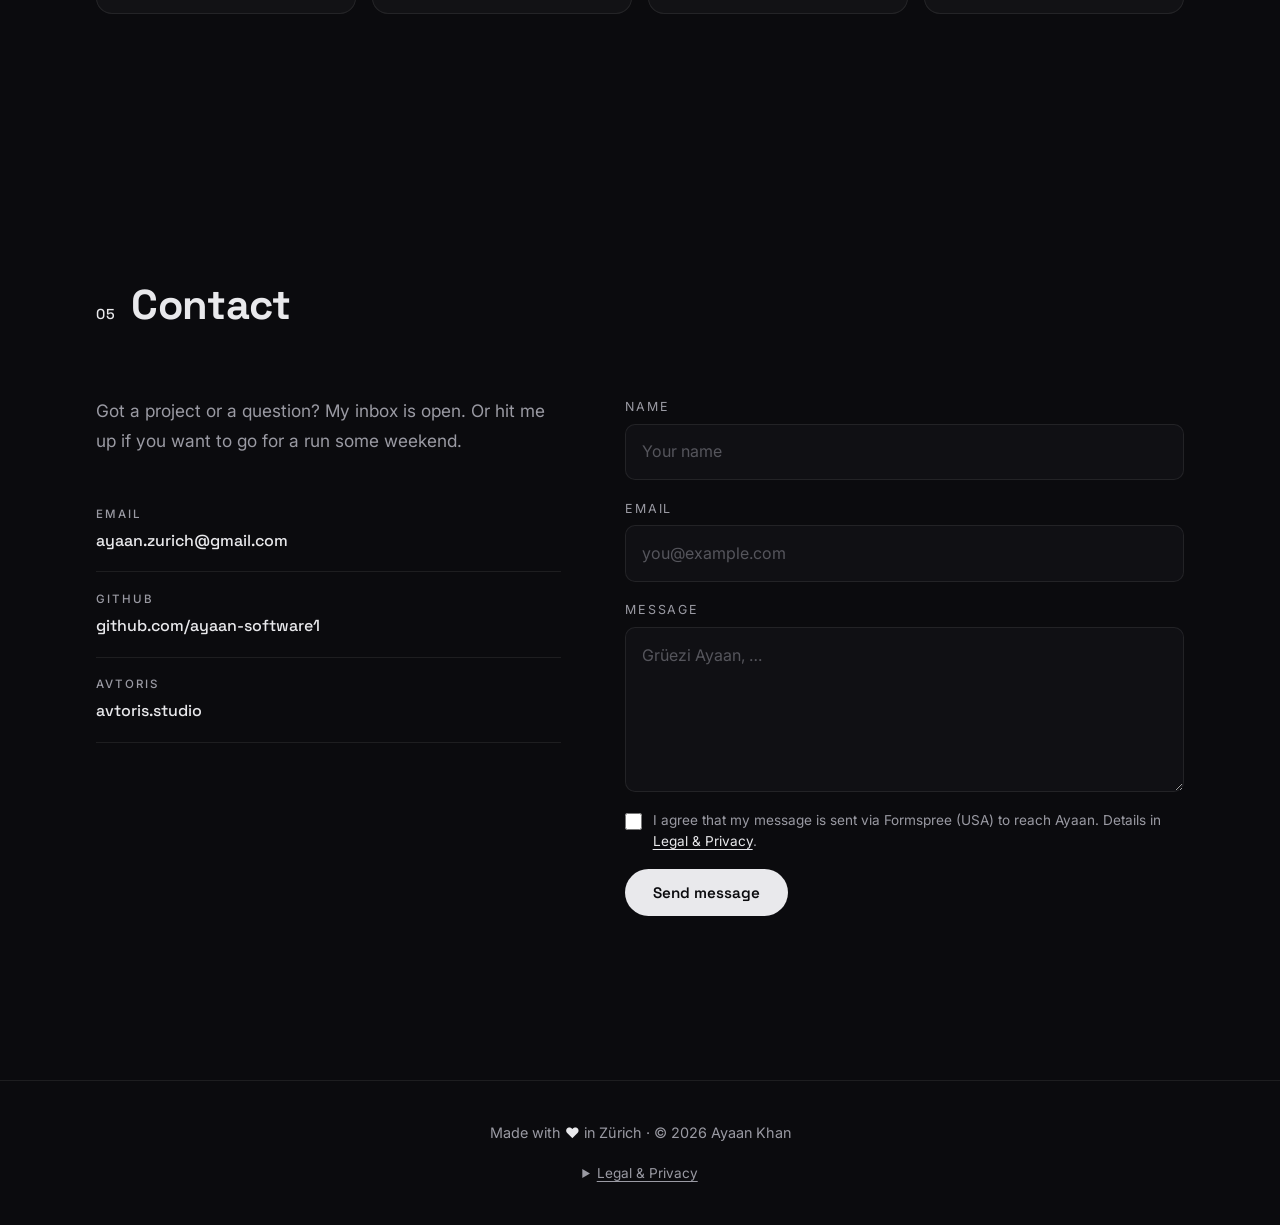
==== commit e874ad97: "Make the site agent-ready: Markdown twin, llms.txt, sitemap, JSON-LD Addresses an agent-readiness au" ====
--- a/index.html
+++ b/index.html
@@ -4,27 +4,81 @@
   <meta charset="UTF-8">
   <meta name="viewport" content="width=device-width, initial-scale=1.0">
   <meta name="robots" content="index, follow">
-  <meta name="description" content="Ayaan Khan, Applikationsentwickler in the making from Zurich.">
-  <title>Ayaan Khan · Portfolio</title>
+  <meta name="description" content="Ayaan Khan, software developer from Zurich: Applikationsentwickler EFZ in the making and co-founder of Avtoris. Projects, timeline and contact.">
+  <title>Ayaan Khan · Software Developer in Zurich</title>
   <!-- ?v= forces browsers to drop cached icons; bump it when the logo changes -->
   <link rel="icon" type="image/svg+xml" href="favicon.svg?v=2">
   <link rel="icon" type="image/png" sizes="48x48" href="favicon-48.png?v=2">
   <link rel="apple-touch-icon" href="apple-touch-icon.png?v=2">
   <link rel="canonical" href="https://ayaankhan.dev/">
+  <!-- Machine-readable twins for AI agents: keep in sync with the visible content -->
+  <link rel="alternate" type="text/markdown" href="https://ayaankhan.dev/index.html.md">
+  <link rel="sitemap" type="application/xml" href="https://ayaankhan.dev/sitemap.xml">
+  <script type="application/ld+json">
+  {
+    "@context": "https://schema.org",
+    "@graph": [
+      {
+        "@type": "WebSite",
+        "@id": "https://ayaankhan.dev/#website",
+        "url": "https://ayaankhan.dev/",
+        "name": "Ayaan Khan",
+        "inLanguage": "en",
+        "publisher": { "@id": "https://ayaankhan.dev/#person" }
+      },
+      {
+        "@type": "ProfilePage",
+        "@id": "https://ayaankhan.dev/#profilepage",
+        "url": "https://ayaankhan.dev/",
+        "name": "Ayaan Khan · Software Developer in Zurich",
+        "isPartOf": { "@id": "https://ayaankhan.dev/#website" },
+        "mainEntity": { "@id": "https://ayaankhan.dev/#person" },
+        "dateModified": "2026-10-12"
+      },
+      {
+        "@type": "Person",
+        "@id": "https://ayaankhan.dev/#person",
+        "name": "Ayaan Khan",
+        "url": "https://ayaankhan.dev/",
+        "image": "https://ayaankhan.dev/Ayaan_Portrait.webp",
+        "description": "Software developer from Zurich, Switzerland. Applikationsentwickler EFZ in the making, co-founder of Avtoris, next stop Google.",
+        "jobTitle": "Software developer (Applikationsentwickler EFZ in training)",
+        "worksFor": { "@type": "Organization", "name": "Avtoris", "url": "https://avtoris.studio" },
+        "email": "mailto:ayaan.zurich@gmail.com",
+        "address": {
+          "@type": "PostalAddress",
+          "addressLocality": "Zurich",
+          "addressRegion": "ZH",
+          "addressCountry": "CH"
+        },
+        "contactPoint": {
+          "@type": "ContactPoint",
+          "contactType": "general inquiries",
+          "email": "ayaan.zurich@gmail.com",
+          "url": "https://ayaankhan.dev/#contact",
+          "availableLanguage": ["en", "de", "gsw", "hi", "ur"]
+        },
+        "knowsLanguage": ["de", "gsw", "en", "hi", "ur"],
+        "knowsAbout": ["HTML", "CSS", "JavaScript", "Python", "Git", "GitHub", "Claude", "Claude Code"],
+        "sameAs": ["https://github.com/ayaan-software1"]
+      }
+    ]
+  }
+  </script>
 
   <!-- Link previews (WhatsApp, iMessage, LinkedIn, Slack, Discord, X).
        Image source: og/template.html. URLs must be absolute. -->
   <meta property="og:type" content="website">
   <meta property="og:url" content="https://ayaankhan.dev/">
   <meta property="og:site_name" content="Ayaan Khan">
-  <meta property="og:title" content="Ayaan Khan · Portfolio">
+  <meta property="og:title" content="Ayaan Khan · Software Developer in Zurich">
   <meta property="og:description" content="Applikationsentwickler in the making from Zurich. Co-founder of Avtoris, next stop Google.">
   <meta property="og:image" content="https://ayaankhan.dev/og-image.png?v=2">
   <meta property="og:image:width" content="1200">
   <meta property="og:image:height" content="630">
   <meta property="og:image:alt" content="AK logo. Ayaan Khan, Zurich: co-founder, developer, @ Google. ayaankhan.dev">
   <meta name="twitter:card" content="summary_large_image">
-  <meta name="twitter:title" content="Ayaan Khan · Portfolio">
+  <meta name="twitter:title" content="Ayaan Khan · Software Developer in Zurich">
   <meta name="twitter:description" content="Applikationsentwickler in the making from Zurich. Co-founder of Avtoris, next stop Google.">
   <meta name="twitter:image" content="https://ayaankhan.dev/og-image.png?v=2">
   <link rel="preconnect" href="https://fonts.googleapis.com">
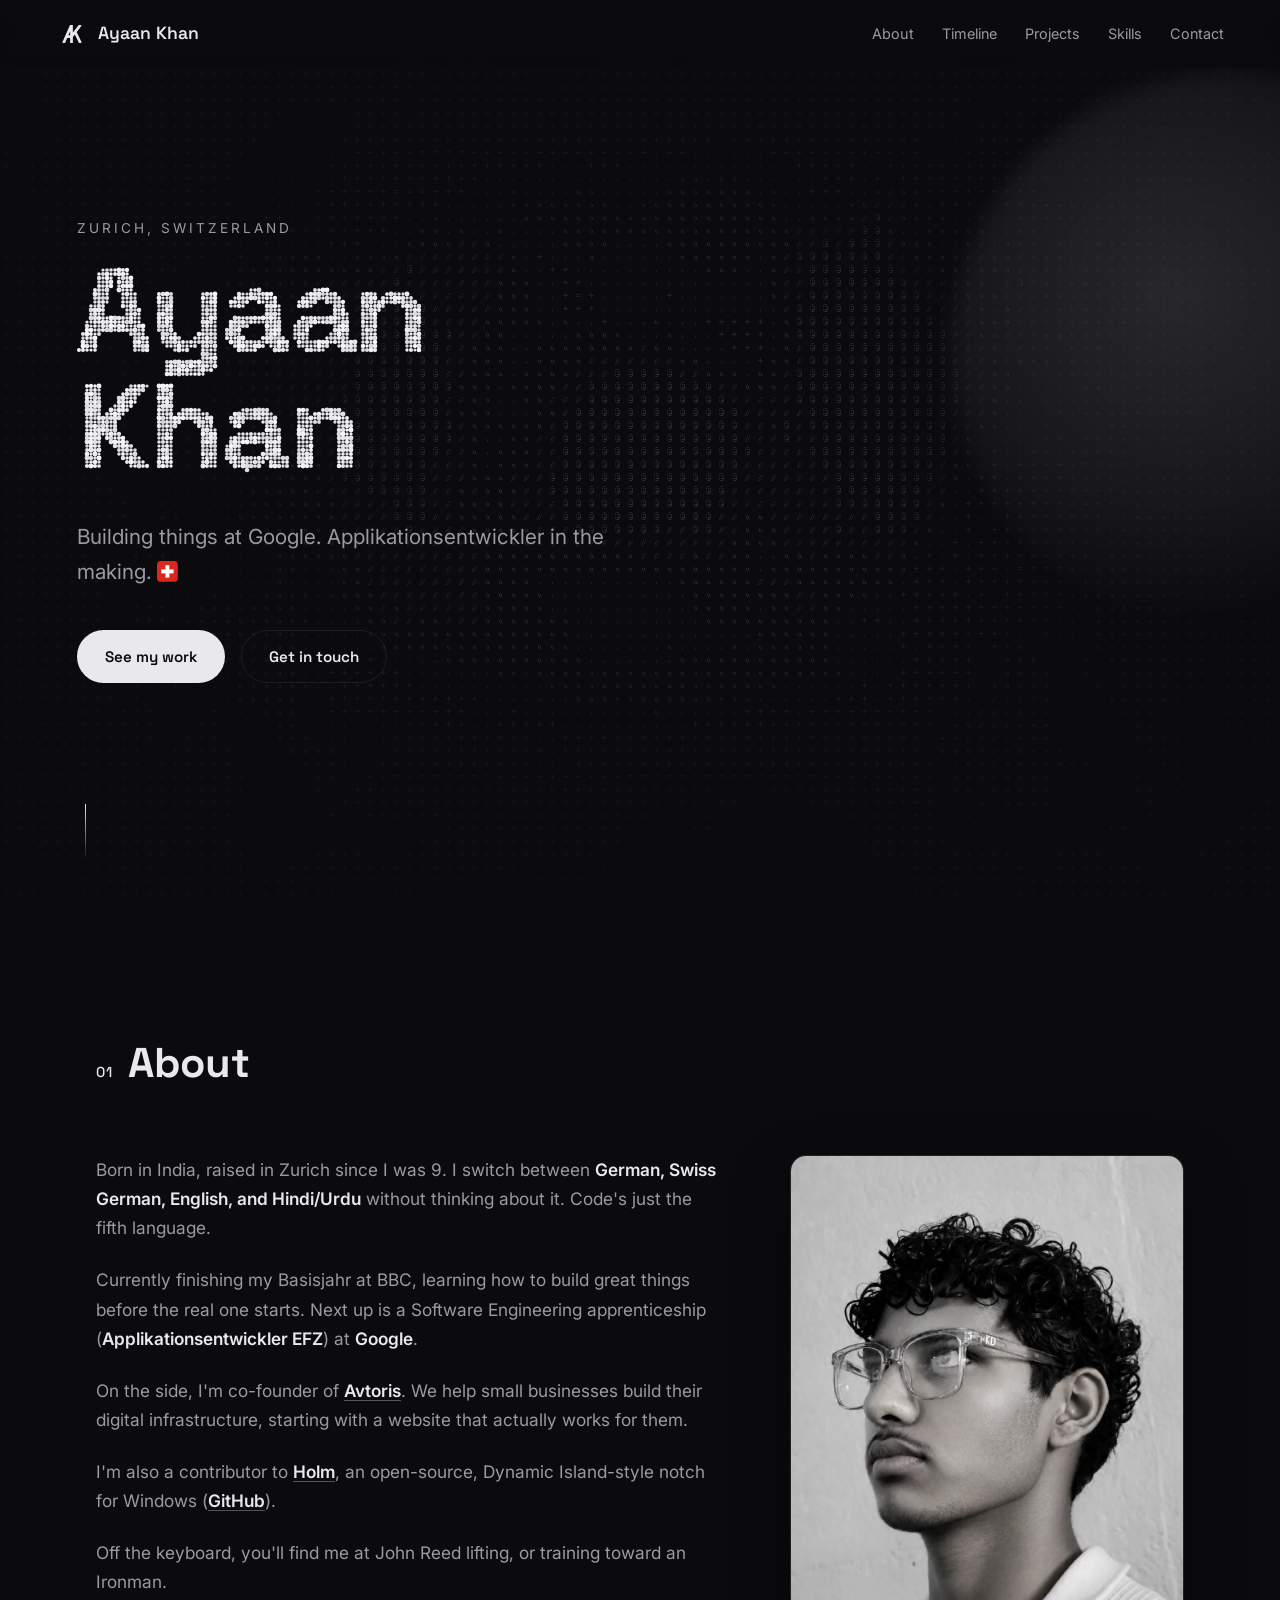
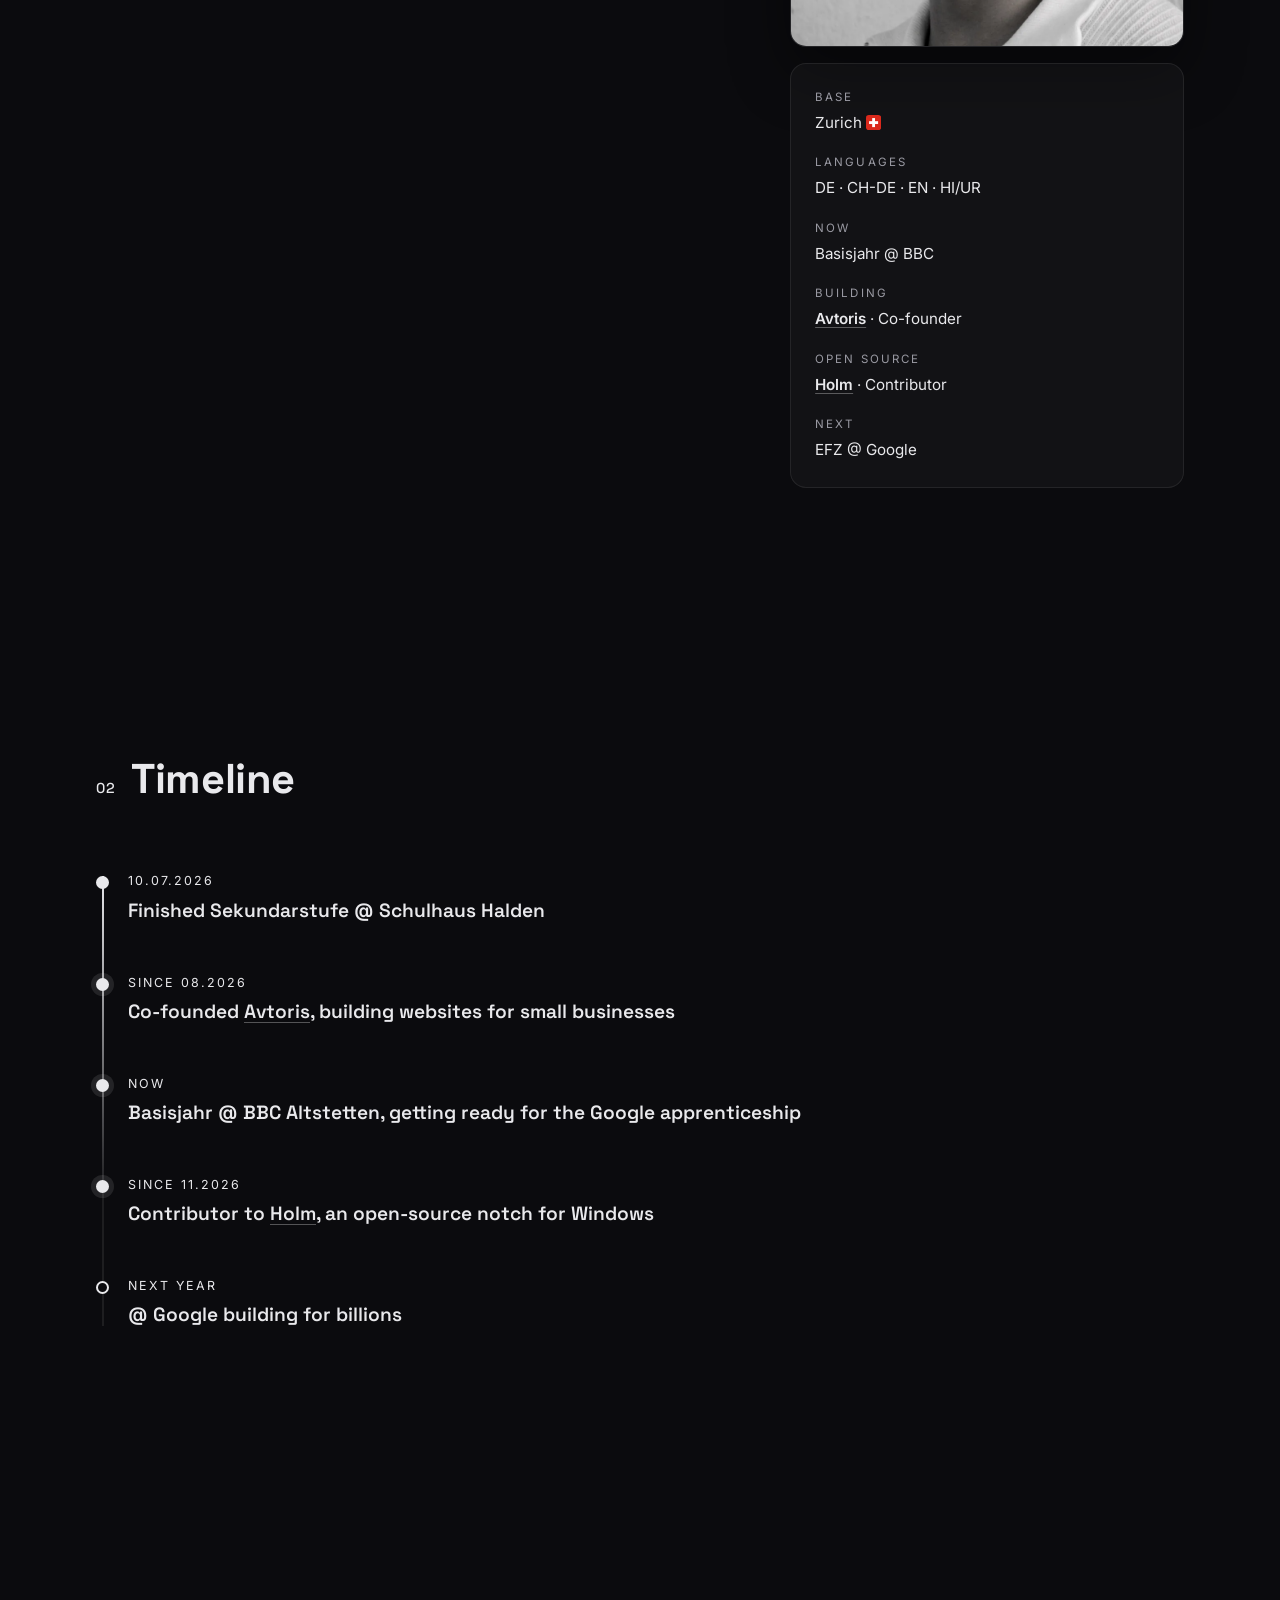
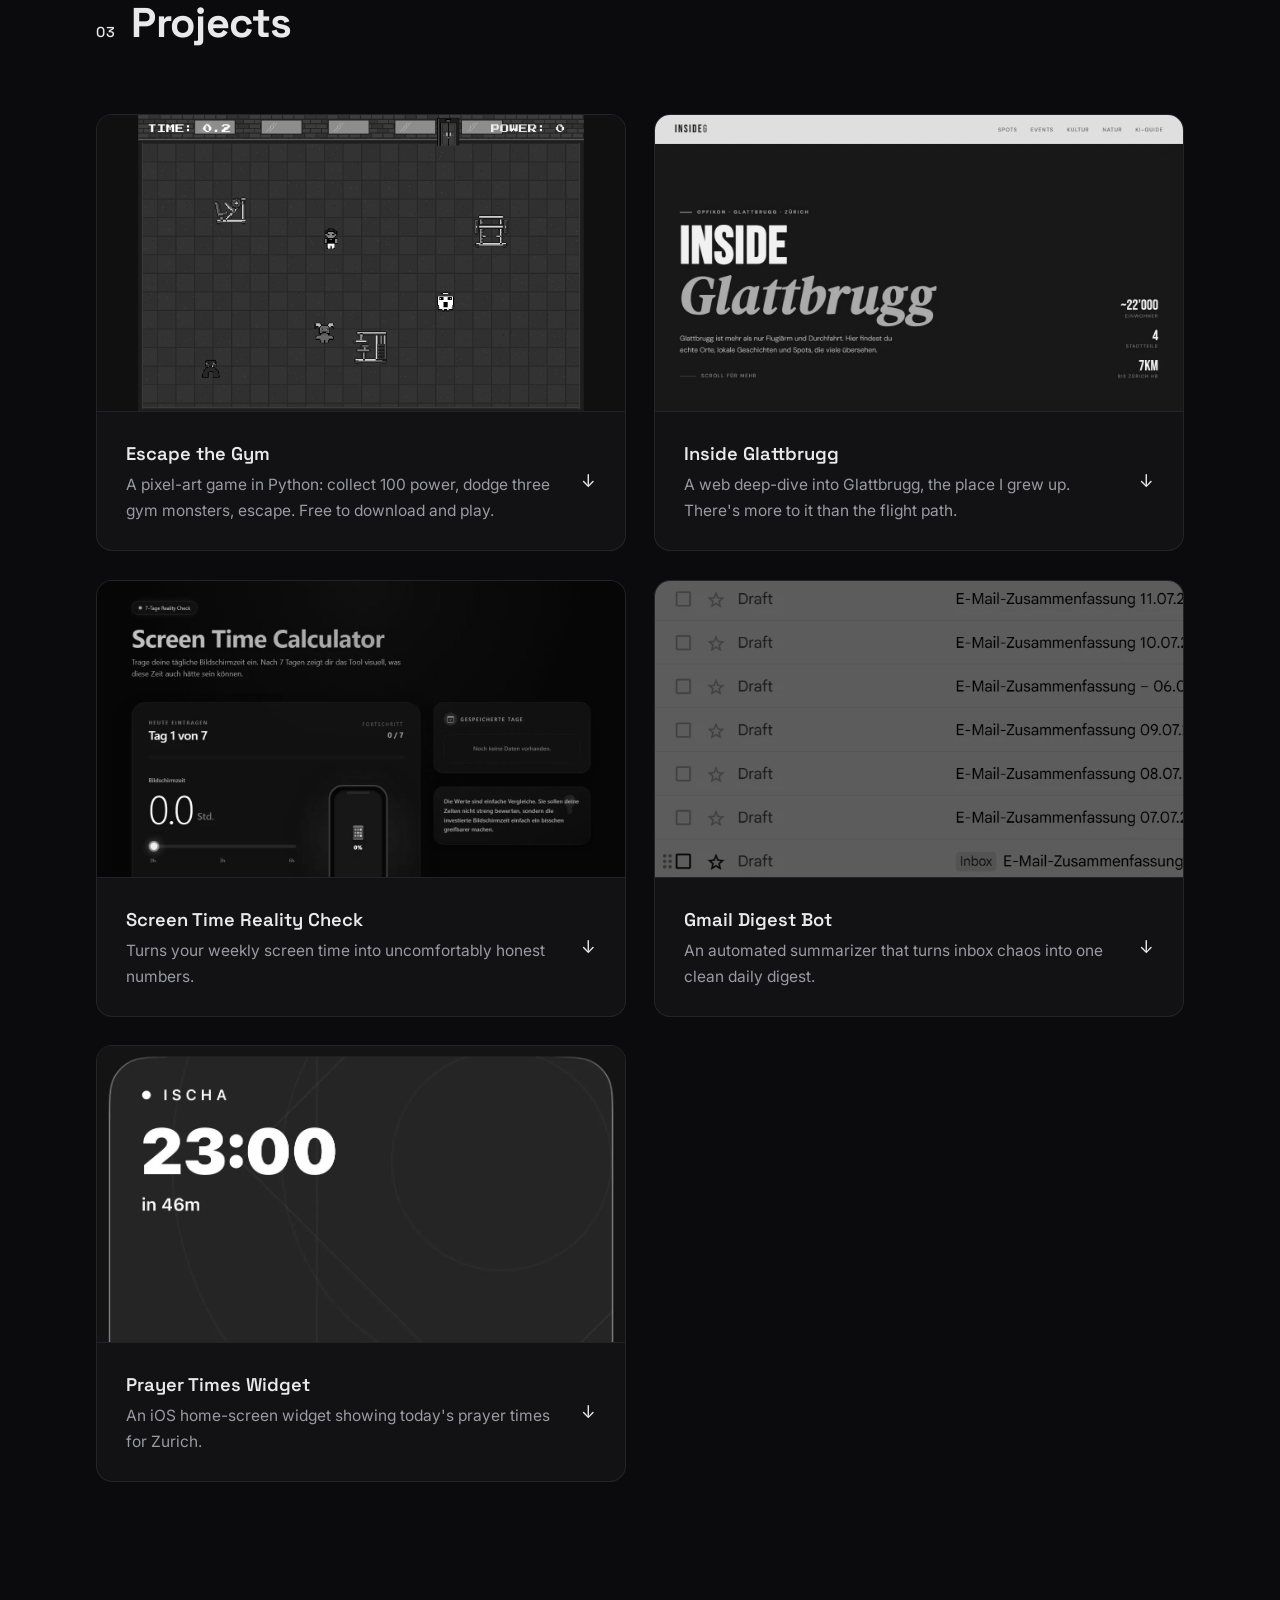
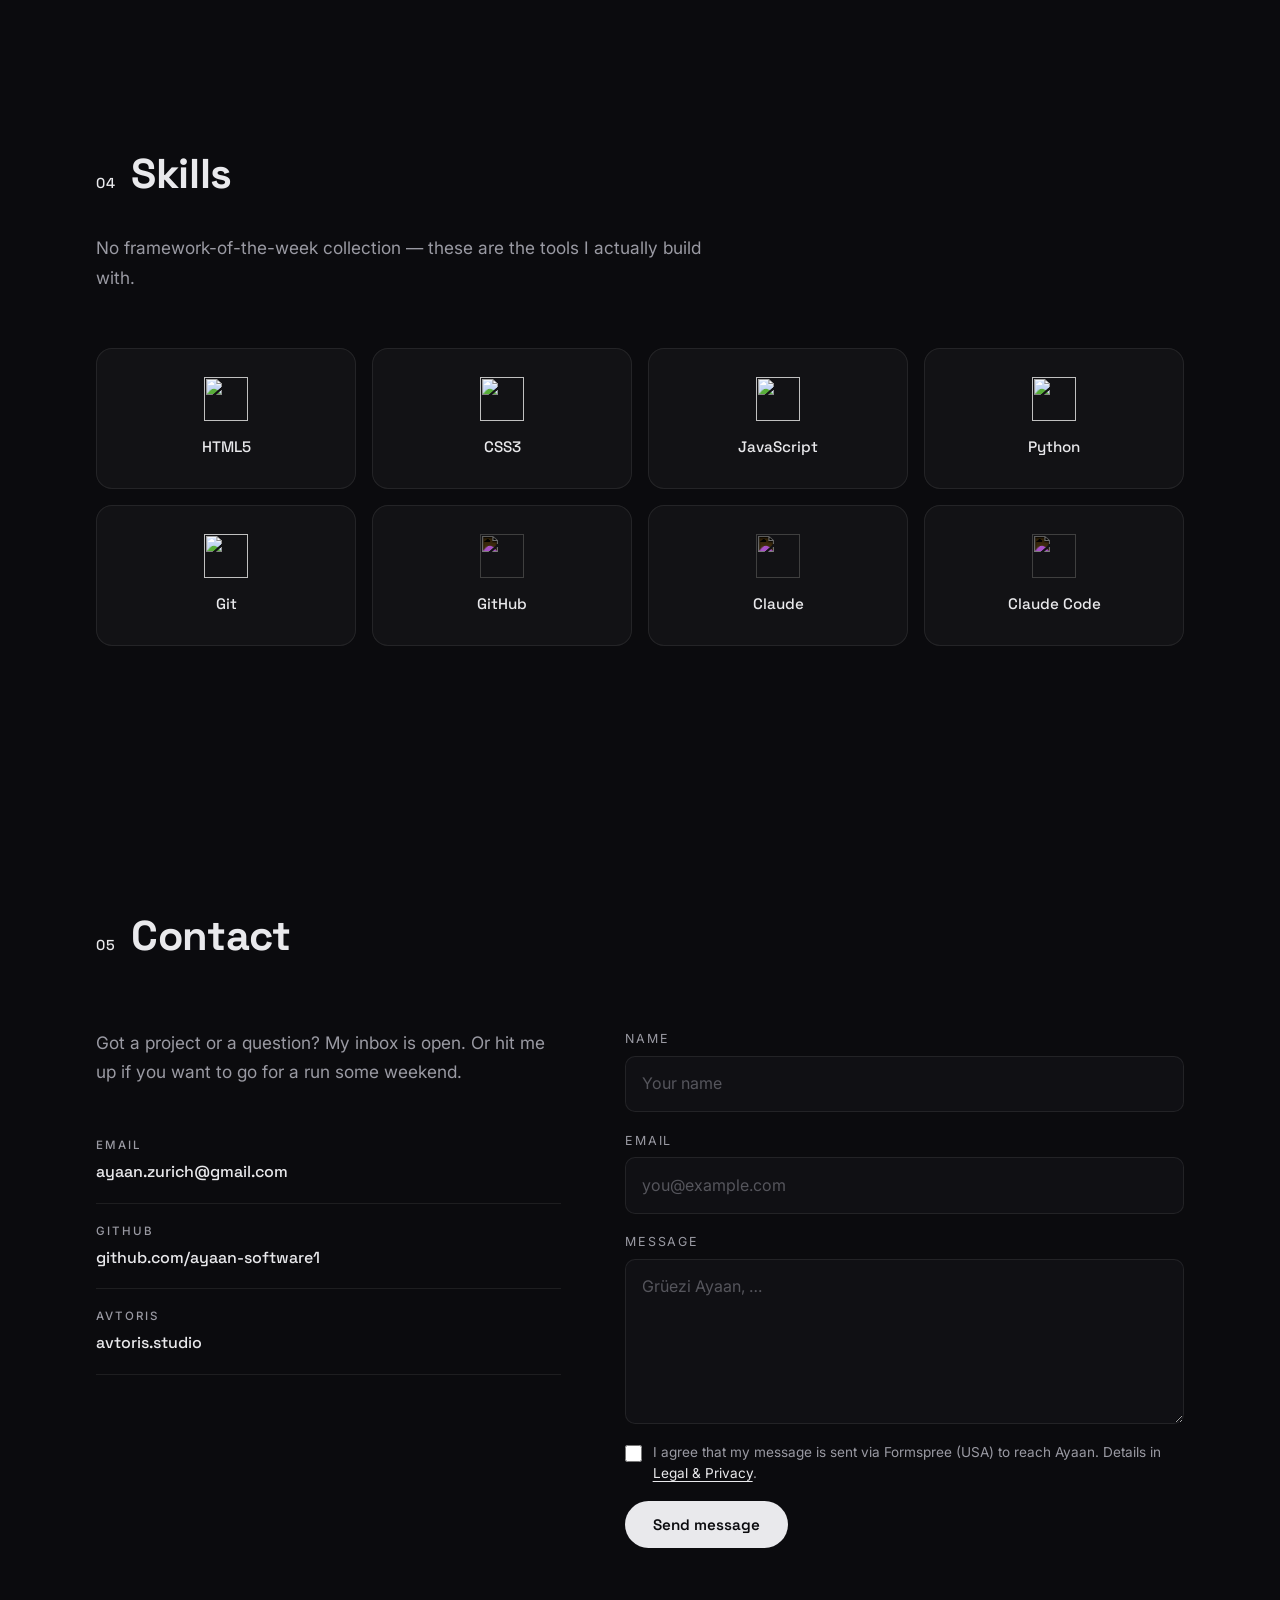
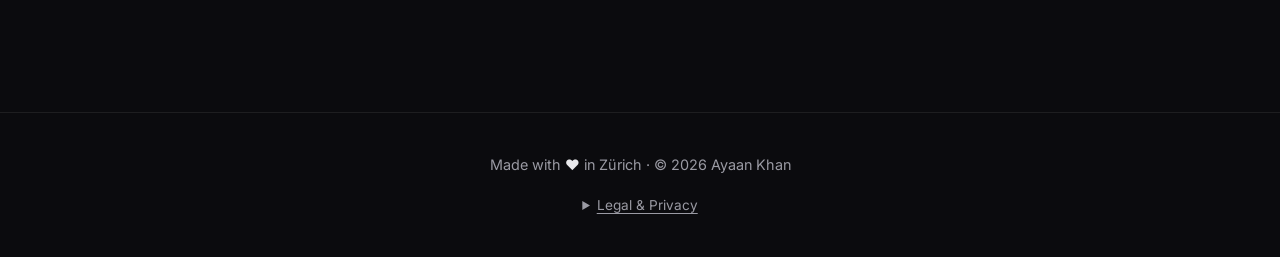
==== commit a897a086: "Add Escape the Gym and Holm, modernize project cards - Escape the Gym (BBC pygame project) as the fi" ====
--- a/index.html
+++ b/index.html
@@ -4,6 +4,8 @@
   <meta charset="UTF-8">
   <meta name="viewport" content="width=device-width, initial-scale=1.0">
   <meta name="robots" content="index, follow">
+  <!-- Baseline for every cross-origin request (fonts, CDN, Formspree): send the origin, never the path -->
+  <meta name="referrer" content="strict-origin-when-cross-origin">
   <meta name="description" content="Ayaan Khan, software developer from Zurich: Applikationsentwickler EFZ in the making and co-founder of Avtoris. Projects, timeline and contact.">
   <title>Ayaan Khan · Software Developer in Zurich</title>
   <!-- ?v= forces browsers to drop cached icons; bump it when the logo changes -->
@@ -33,7 +35,7 @@
         "name": "Ayaan Khan · Software Developer in Zurich",
         "isPartOf": { "@id": "https://ayaankhan.dev/#website" },
         "mainEntity": { "@id": "https://ayaankhan.dev/#person" },
-        "dateModified": "2026-10-12"
+        "dateModified": "2026-11-19"
       },
       {
         "@type": "Person",
@@ -157,6 +159,12 @@
               starting with a website that actually works for them.
             </p>
             <p class="reveal">
+              I'm also a contributor to
+              <a class="about__link" href="https://holmnotch.ch" target="_blank" rel="noopener noreferrer">Holm</a>,
+              an open-source, Dynamic Island-style notch for Windows
+              (<a class="about__link" href="https://github.com/ademerci/Holm" target="_blank" rel="noopener noreferrer">GitHub</a>).
+            </p>
+            <p class="reveal">
               Off the keyboard, you'll find me at John&nbsp;Reed lifting, or
               training toward an Ironman.
             </p>
@@ -168,6 +176,7 @@
             <li><span>Languages</span>DE · CH-DE · EN · HI/UR</li>
             <li><span>Now</span>Basisjahr @ BBC</li>
             <li><span>Building</span><div><a class="about__link" href="https://avtoris.studio" target="_blank" rel="noopener noreferrer">Avtoris</a> · Co-founder</div></li>
+            <li><span>Open source</span><div><a class="about__link" href="https://github.com/ademerci/Holm" target="_blank" rel="noopener noreferrer">Holm</a> · Contributor</div></li>
             <li><span>Next</span>EFZ @ Google</li>
             </ul>
           </div>
@@ -196,6 +205,11 @@
             <h3 class="timeline__title">Basisjahr @ BBC Altstetten, getting ready for the Google apprenticeship</h3>
           </li>
           <li class="timeline__item reveal">
+            <div class="timeline__dot timeline__dot--now"></div>
+            <p class="timeline__date">Since 11.2026</p>
+            <h3 class="timeline__title">Contributor to <a class="about__link" href="https://holmnotch.ch" target="_blank" rel="noopener noreferrer">Holm</a>, an open-source notch for Windows</h3>
+          </li>
+          <li class="timeline__item reveal">
             <div class="timeline__dot"></div>
             <p class="timeline__date">Next year</p>
             <h3 class="timeline__title">@ Google building for billions</h3>
@@ -208,19 +222,43 @@
     <section class="section" id="projects">
       <div class="section__inner">
         <h2 class="section__title reveal"><span class="section__num">03</span>Projects</h2>
+        <!-- Each card is a custom accordion: the toggle button sits inside the
+             heading (a heading inside a button gets dropped by screen readers),
+             and the collapsed body is hidden="until-found" so find-in-page can
+             still reach it. main.js wires the toggle. -->
         <div class="projects">
+
+          <article class="project reveal magnetic-card">
+            <!-- Gameplay GIF; reduced-motion visitors get a still frame instead -->
+            <div class="project__thumb" aria-hidden="true"><picture><source srcset="img/project-escape-the-gym.webp" media="(prefers-reduced-motion: reduce)"><img src="img/project-escape-the-gym.gif" alt="" width="768" height="432" loading="lazy"></picture></div>
+            <div class="project__head">
+              <div>
+                <h3 class="project__title"><button type="button" class="project__toggle" aria-expanded="false">Escape the Gym</button></h3>
+                <p class="project__oneliner">A pixel-art game in Python: collect 100 power, dodge three gym monsters, escape. Free to download and play.</p>
+              </div>
+              <span class="project__chevron" aria-hidden="true">↓</span>
+            </div>
+            <div class="project__body">
+              <div class="project__body-inner" hidden="until-found">
+                <p>My project for the <span lang="de">«Einstieg Programmierung»</span> module at BBC, built with pygame-ce. You're locked in the gym and the door only opens at 100 power, which you earn by holding E at the machines. The Cardio Ghost, Deadlift Demon and Leg Day Monster chase you once you're in sight and drain your power on contact. The fastest escapes make the top-5 leaderboard. Pixel art by my sister Zaara.</p>
+                <p class="project__download-note">Needs Python (tested on 3.14): unzip, run <code>pip install -r requirements.txt</code>, then <code>python main.py</code> inside the folder.</p>
+                <a class="btn btn--ghost magnetic project__download" href="downloads/escape-the-gym.zip" download type="application/zip">Download the game (.zip, 104&nbsp;KB)</a>
+                <ul class="project__tags"><li>Python</li><li>pygame-ce</li><li>OOP</li></ul>
+              </div>
+            </div>
+          </article>
 
           <article class="project reveal magnetic-card">
             <div class="project__thumb" aria-hidden="true"><img src="img/project-inside-glattbrugg.webp" alt="" width="1280" height="720" loading="lazy"></div>
-            <button class="project__head" aria-expanded="false">
+            <div class="project__head">
               <div>
-                <h3 class="project__title">Inside Glattbrugg</h3>
+                <h3 class="project__title"><button type="button" class="project__toggle" aria-expanded="false">Inside Glattbrugg</button></h3>
                 <p class="project__oneliner">A web deep-dive into Glattbrugg, the place I grew up. There's more to it than the flight path.</p>
               </div>
               <span class="project__chevron" aria-hidden="true">↓</span>
-            </button>
+            </div>
             <div class="project__body">
-              <div class="project__body-inner">
+              <div class="project__body-inner" hidden="until-found">
                 <p>A static site documenting my hometown: the spots that matter, the people, and what living next to an airport actually feels like. Built to practice layout, typography and storytelling on the web.</p>
                 <ul class="project__tags"><li>HTML</li><li>CSS</li><li>JavaScript</li></ul>
               </div>
@@ -229,15 +267,15 @@
 
           <article class="project reveal magnetic-card">
             <div class="project__thumb" aria-hidden="true"><img src="img/project-screentime.webp" alt="" width="1280" height="720" loading="lazy"></div>
-            <button class="project__head" aria-expanded="false">
+            <div class="project__head">
               <div>
-                <h3 class="project__title">Screen Time Reality Check</h3>
+                <h3 class="project__title"><button type="button" class="project__toggle" aria-expanded="false">Screen Time Reality Check</button></h3>
                 <p class="project__oneliner">Turns your weekly screen time into uncomfortably honest numbers.</p>
               </div>
               <span class="project__chevron" aria-hidden="true">↓</span>
-            </button>
+            </div>
             <div class="project__body">
-              <div class="project__body-inner">
+              <div class="project__body-inner" hidden="until-found">
                 <p>Enter your weekly screen time and it tells you what that adds up to over a year: books unread, runs not run and hours of sleep lost. A small tool with a big guilt trip, built in vanilla JS.</p>
                 <ul class="project__tags"><li>JavaScript</li><li>CSS</li></ul>
               </div>
@@ -246,15 +284,15 @@
 
           <article class="project reveal magnetic-card">
             <div class="project__thumb project__thumb--light" aria-hidden="true"><img src="img/project-gmail-digest.webp" alt="" width="727" height="409" loading="lazy"></div>
-            <button class="project__head" aria-expanded="false">
+            <div class="project__head">
               <div>
-                <h3 class="project__title">Gmail Digest Bot</h3>
+                <h3 class="project__title"><button type="button" class="project__toggle" aria-expanded="false">Gmail Digest Bot</button></h3>
                 <p class="project__oneliner">An automated summarizer that turns inbox chaos into one clean daily digest.</p>
               </div>
               <span class="project__chevron" aria-hidden="true">↓</span>
-            </button>
+            </div>
             <div class="project__body">
-              <div class="project__body-inner">
+              <div class="project__body-inner" hidden="until-found">
                 <p>An automated email summarizer built with Claude Cowork that reads through my inbox and generates a clean digest, so I stop drowning in email. n8n-based automation planned as the next upgrade.</p>
                 <ul class="project__tags"><li>Claude Cowork</li><li>Gmail</li><li>Automation</li></ul>
               </div>
@@ -263,15 +301,15 @@
 
           <article class="project reveal magnetic-card">
             <div class="project__thumb" aria-hidden="true"><img src="img/project-prayer-times.webp" alt="" width="1167" height="656" loading="lazy"></div>
-            <button class="project__head" aria-expanded="false">
+            <div class="project__head">
               <div>
-                <h3 class="project__title">Prayer Times Widget</h3>
+                <h3 class="project__title"><button type="button" class="project__toggle" aria-expanded="false">Prayer Times Widget</button></h3>
                 <p class="project__oneliner">An iOS home-screen widget showing today's prayer times for Zurich.</p>
               </div>
               <span class="project__chevron" aria-hidden="true">↓</span>
-            </button>
+            </div>
             <div class="project__body">
-              <div class="project__body-inner">
+              <div class="project__body-inner" hidden="until-found">
                 <p>Written in JavaScript with Scriptable. Fetches prayer times for Zurich, caches them for offline use, and highlights the next prayer with a countdown, so you see it at a glance right on your home screen.</p>
                 <ul class="project__tags"><li>Scriptable</li><li>JavaScript</li><li>iOS</li></ul>
               </div>
@@ -404,9 +442,11 @@
     </details>
   </footer>
 
-  <!-- GSAP + ScrollTrigger -->
-  <script src="https://cdn.jsdelivr.net/npm/gsap@3.12.5/dist/gsap.min.js"></script>
-  <script src="https://cdn.jsdelivr.net/npm/gsap@3.12.5/dist/ScrollTrigger.min.js"></script>
+  <!-- GSAP + ScrollTrigger, pinned and integrity-checked (SRI). Bumping the
+       version means recomputing both hashes from the new files:
+       openssl dgst -sha384 -binary gsap.min.js | openssl base64 -A -->
+  <script src="https://cdn.jsdelivr.net/npm/gsap@3.12.5/dist/gsap.min.js" integrity="sha384-g4NTh/Iv5PPU4xPyhEWqPcwtNXOvdaDI8LLnyYfyNZOjKJeYQyjzQ9X5275eBjpt" crossorigin="anonymous" referrerpolicy="no-referrer"></script>
+  <script src="https://cdn.jsdelivr.net/npm/gsap@3.12.5/dist/ScrollTrigger.min.js" integrity="sha384-Z3REaz79l2IaAZqJsSABtTbhjgOUYyV3p90XNnAPCSHg3EMTz1fouunq9WZRtj3d" crossorigin="anonymous" referrerpolicy="no-referrer"></script>
   <script src="js/main.js"></script>
   <script src="js/hero-text.js"></script>
   <script src="js/ascii-bg.js"></script>
--- a/css/style.css
+++ b/css/style.css
@@ -446,6 +446,8 @@
   letter-spacing: 0.08em;
   color: rgba(255, 255, 255, 0.16);
 }
+/* <picture> (GIF + reduced-motion still) must not become the flex item */
+.project__thumb picture { display: contents; }
 /* Screenshot thumbs stay greyscale to hold the monochrome palette;
    hovering the card lets the project's real colors through. */
 .project__thumb img {
@@ -463,26 +465,43 @@
 .project__thumb--light img { filter: grayscale(1) brightness(0.4) contrast(1.2); }
 .project:hover .project__thumb--light img { filter: grayscale(0) brightness(1) contrast(1); }
 
+/* The toggle button lives inside the h3; its ::after stretches over the
+   whole head so the title, one-liner and chevron all stay one click target */
 .project__head {
-  width: 100%;
+  position: relative;
   display: flex;
   align-items: center;
   justify-content: space-between;
   gap: 1.25rem;
   padding: 1.6rem 1.8rem;
+}
+.project__head:has(.project__toggle:focus-visible) {
+  outline: 2px solid var(--accent);
+  outline-offset: -6px;
+  border-radius: 12px;
+}
+
+.project__title {
+  font-family: var(--font-head);
+  font-size: 1.15rem;
+  font-weight: 600;
+  margin-bottom: 0.2rem;
+}
+
+.project__toggle {
   background: none;
   border: none;
+  padding: 0;
   color: inherit;
   font: inherit;
   text-align: left;
   cursor: pointer;
 }
-
-.project__title {
-  font-family: var(--font-head);
-  font-size: 1.15rem;
-  font-weight: 600;
-  margin-bottom: 0.2rem;
+.project__toggle:focus-visible { outline: none; }
+.project__toggle::after {
+  content: "";
+  position: absolute;
+  inset: 0;
 }
 .project__oneliner { color: var(--muted); font-size: 0.97rem; }
 
@@ -494,7 +513,10 @@
 }
 .project.is-open .project__chevron { transform: rotate(180deg); }
 
-/* Smooth expand via grid-rows trick */
+/* Smooth expand via grid-rows trick. The inner element carries
+   hidden="until-found" while collapsed (main.js removes it before opening
+   and restores it after the close transition) — never give that element a
+   display or visibility rule, or find-in-page can't reveal it. */
 .project__body {
   display: grid;
   grid-template-rows: 0fr;
@@ -508,6 +530,17 @@
   color: var(--muted);
 }
 .project.is-open .project__body-inner { padding-bottom: 1.75rem; }
+
+.project__download-note { margin-top: 0.75rem; font-size: 0.9rem; }
+.project__download-note code {
+  font-size: 0.85em;
+  padding: 0.1em 0.4em;
+  border-radius: 6px;
+  background: var(--accent-soft);
+  color: var(--text);
+  white-space: nowrap;
+}
+.project__download { margin-top: 1rem; }
 
 .project__tags {
   list-style: none;
